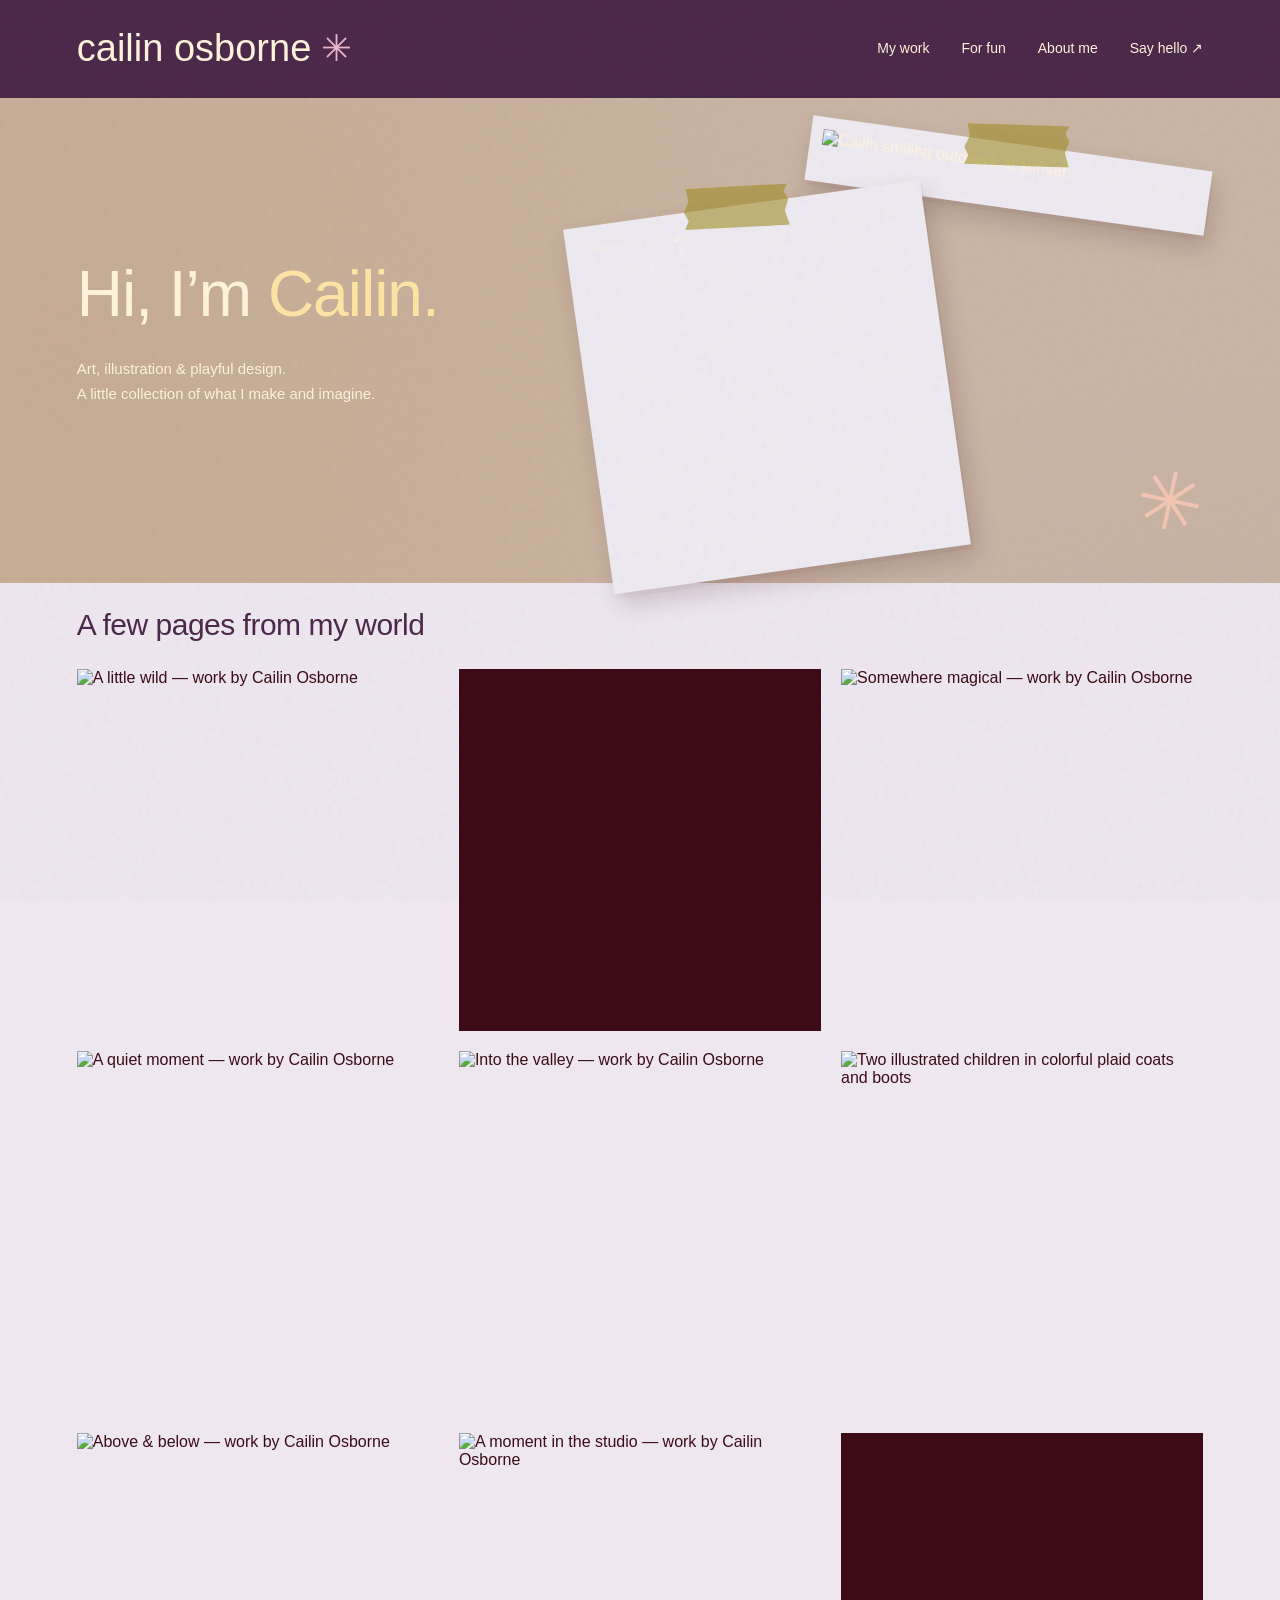
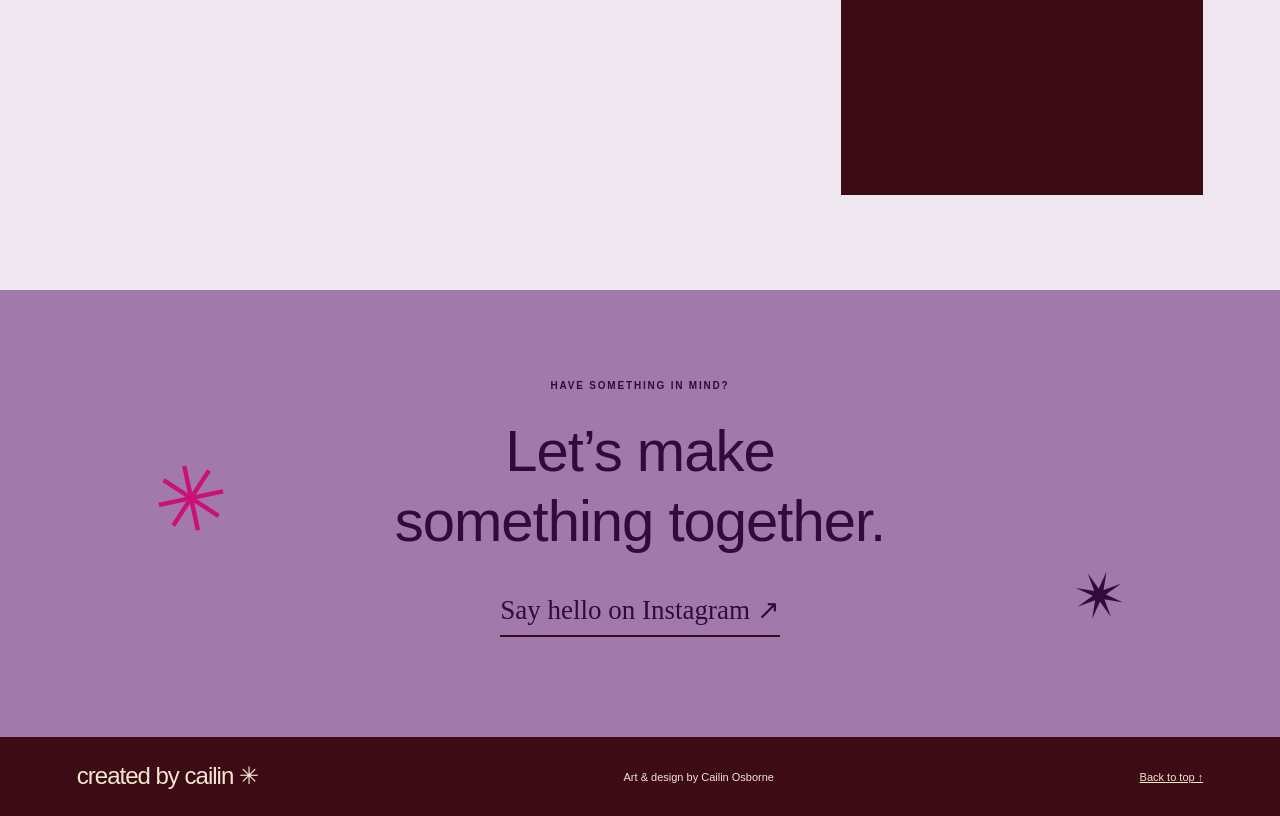
==== index.html @ 5e7f8299 "Add files via upload" ====
<!doctype html><html lang="en"><head><meta charset="UTF-8"><meta name="viewport" content="width=device-width, initial-scale=1"><meta name="description" content="A colorful collection of art, illustration, and design by Cailin Osborne."><title>Created by Cailin — Art & Design</title><link rel="stylesheet" href="style.css"></head><body><header><a class="brand" href="#">cailin osborne<span class="name-star" aria-hidden="true">✳</span></a><nav aria-label="Main navigation"><a href="#work">My work</a><a href="for-fun.html">For fun</a><a href="about.html">About me</a><a href="https://www.instagram.com/createdbycailin_/" target="_blank" rel="noopener">Say hello ↗</a></nav></header><main><section class="hero journal-hero"><div class="intro"><h1>Hi, I’m <em>Cailin.</em></h1><p class="welcome">Art, illustration & playful design.<br>A little collection of what I make and imagine.</p></div><div class="collage portrait-collage" aria-label="Two photographs of Cailin Osborne"><div class="paper back"><span class="tape"></span><img class="outdoor-portrait" src="assets/cailin-outdoors.jpg" alt="Cailin smiling outdoors at sunset"></div><div class="paper front"><span class="tape"></span><div class="portrait-photo-crop"><img class="main-portrait" src="assets/cailin-portrait.jpg" alt="Cailin smiling"></div></div><span class="flower" aria-hidden="true">✳</span></div></section><section id="work" class="work"><div class="section-top"><div><h2>A few pages from my world</h2></div></div><div id="gallery" class="gallery"></div></section><section class="contact"><p class="eyebrow">HAVE SOMETHING IN MIND?</p><h2>Let’s make<br><em>something together.</em></h2><a class="cta" href="https://www.instagram.com/createdbycailin_/" target="_blank" rel="noopener">Say hello on Instagram ↗</a></section></main><footer><a class="brand" href="#">created by cailin ✳</a><span>Art & design by Cailin Osborne</span><a href="#">Back to top ↑</a></footer><dialog id="viewer"><button class="close" aria-label="Close artwork">✕</button><div class="detail"><div id="detailMedia"></div><div><p id="detailCategory" class="eyebrow"></p><h2 id="detailTitle"></h2><p id="detailDescription"></p><div class="viewer-nav"><button id="prev" aria-label="Previous artwork">← Previous</button><button id="next" aria-label="Next artwork">Next →</button></div></div></div></dialog><script src="app.js"></script></body></html>
---- style.css ----
:root{--cream:#f6f1e6;--ink:#492531;--orange:#b64d2d;--olive:#686c3b;--pink:#dbb6bb}*{box-sizing:border-box}html{scroll-behavior:smooth;scroll-padding-top:30px}body{margin:0;background:var(--cream);color:var(--ink);font-family:Arial,Helvetica,sans-serif;font-size:16px}body:before{content:'';position:fixed;inset:0;opacity:.065;pointer-events:none;z-index:10;background-image:url("data:image/svg+xml,%3Csvg viewBox='0 0 180 180' xmlns='http://www.w3.org/2000/svg'%3E%3Cfilter id='n'%3E%3CfeTurbulence type='fractalNoise' baseFrequency='.85' numOctaves='3' stitchTiles='stitch'/%3E%3C/filter%3E%3Cpath fill='%23000' filter='url(%23n)' opacity='.5' d='M0 0h180v180H0z'/%3E%3C/svg%3E")}a{color:inherit}button{font:inherit;cursor:pointer}a,button{-webkit-tap-highlight-color:transparent}a:focus-visible,button:focus-visible{outline:3px solid var(--orange);outline-offset:6px}header{max-width:1440px;margin:auto;padding:26px 6%;display:flex;align-items:center;justify-content:space-between;border-bottom:1px solid #49253130}.brand{font-family:Georgia,serif;font-size:34px;font-weight:bold;font-style:italic;text-decoration:none;letter-spacing:-2px}.brand span{color:var(--orange);padding-left:5px}nav{display:flex;gap:32px}nav a{font-size:13px;text-decoration:none;border-bottom:1px solid transparent;padding:8px 0}nav a:hover{border-color:var(--ink)}.hero{max-width:1440px;margin:auto;padding:85px 6% 100px;display:grid;grid-template-columns:1.15fr 1fr;align-items:center;gap:30px}.eyebrow{font-size:10px;letter-spacing:2.3px;font-weight:700;margin:0 0 25px}h1,h2{font-family:Georgia,'Times New Roman',serif;font-weight:normal;letter-spacing:-3px;line-height:1.03;margin:0}h1{font-size:clamp(48px,5.6vw,83px)}em{font-weight:normal;color:var(--orange)}.welcome{line-height:1.65;font-size:15px;margin:27px 0}.cta{display:inline-flex;gap:40px;align-items:center;text-decoration:none;border-bottom:1px solid;padding:9px 0;font-size:14px;font-weight:bold}.cta span{font-size:24px}.handnote{display:block;font-family:Georgia,serif;font-style:italic;font-size:14px;margin:25px 0 0 110px;transform:rotate(-5deg);color:var(--olive)}.collage{height:470px;position:relative}.paper{position:absolute;background:#fffdf5;padding:14px;box-shadow:3px 9px 20px #49253120;transition:transform .45s}.paper img{display:block;width:100%;height:100%;object-fit:cover}.back{width:57%;height:330px;right:-2%;top:0;transform:rotate(9deg)}.front{width:65%;height:350px;left:1%;top:90px;transform:rotate(-8deg);padding-bottom:44px}.front img{object-fit:contain}.collage:hover .front{transform:rotate(-4deg) translateY(-6px)}.collage:hover .back{transform:rotate(12deg) translateY(-4px)}.tape{width:95px;height:30px;position:absolute;top:-14px;left:34%;background:#c6b99599;transform:rotate(4deg)}.caption{display:block;text-align:center;font-family:Georgia,serif;font-style:italic;font-size:13px;padding-top:13px}.flower{position:absolute;right:0;bottom:8px;font-size:125px;color:var(--orange);line-height:1;transform:rotate(12deg)}.scribble{position:absolute;top:5px;left:5px;font-family:Georgia,serif;font-style:italic;font-size:20px;transform:rotate(-10deg)}.work{padding:65px 6% 95px;max-width:1440px;margin:auto;border-top:1px solid #49253140}.section-top{display:flex;justify-content:space-between;align-items:end}.section-top .eyebrow{margin-bottom:15px}h2{font-size:60px}.smallstar{color:var(--olive);font-size:40px;display:inline-block;vertical-align:top;margin-left:22px}.section-top>p{font-family:Georgia,serif;font-style:italic;line-height:1.5;font-size:16px;margin:0 0 5px}.filters{display:flex;gap:9px;flex-wrap:wrap;margin:33px 0}.filters button{border:1px solid #49253140;border-radius:30px;background:transparent;padding:9px 18px;font-size:12px;color:var(--ink)}.filters .active,.filters button:hover{background:var(--ink);color:var(--cream)}.gallery{display:grid;grid-template-columns:repeat(2,minmax(0,1fr));gap:45px 32px}.art-card{border:0;text-align:left;background:none;padding:0;color:var(--ink)}.art-image{height:430px;padding:30px;background:#e9d9d6;overflow:hidden;position:relative}.art-card:nth-child(3n+2) .art-image{background:#dddcc8}.art-card:nth-child(3n) .art-image{background:#e7c7a8}.art-image img{width:100%;height:100%;object-fit:contain;transition:transform .4s;filter:drop-shadow(0 5px 7px #49253118)}.art-card:hover img{transform:scale(1.035) rotate(-1deg)}.view-icon{position:absolute;bottom:16px;right:16px;background:var(--cream);border-radius:50%;width:37px;height:37px;display:grid;place-items:center;font-size:22px;transition:transform .3s}.art-card:hover .view-icon{transform:rotate(45deg)}.art-label{display:flex;justify-content:space-between;align-items:center;gap:12px;padding-top:16px}.art-label h3{font-family:Georgia,serif;font-weight:normal;font-size:24px;margin:0}.art-label p{font-size:10px;text-transform:uppercase;letter-spacing:1px}.about{background:#e1dfcc;position:relative;display:grid;grid-template-columns:1fr 1fr;gap:50px;padding:85px max(6%,calc((100vw - 1267px)/2));overflow:hidden}.about .eyebrow{margin-bottom:20px}.about-copy{max-width:440px;line-height:1.8}.about-copy p:first-child{font-family:Georgia,serif;font-size:23px;line-height:1.5;margin-top:0}.about-copy p{font-size:14px}.about-copy a{font-size:13px;text-underline-offset:7px}.about-mark{position:absolute;font-size:160px;left:31%;bottom:-70px;color:#b8bb95;transform:rotate(12deg)}.contact{text-align:center;padding:90px 20px 100px}.contact h2{font-size:65px}.contact .cta{margin-top:30px}footer{border-top:1px solid #49253140;padding:25px 6%;display:flex;align-items:center;justify-content:space-between;gap:20px}footer .brand{font-size:24px}footer span,footer>a:last-child{font-size:11px}dialog{border:0;background:var(--cream);color:var(--ink);max-width:1100px;width:93%;padding:55px;max-height:92vh;overflow:auto}dialog::backdrop{background:#291a23ce}.detail{display:grid;grid-template-columns:1.5fr 1fr;gap:35px;align-items:center}.detail>img{width:100%;max-height:70vh;object-fit:contain}.detail h2{font-size:40px}.detail p{line-height:1.6}.close{position:absolute;right:15px;top:12px;background:none;border:0;font-size:25px;color:var(--ink)}.viewer-nav{display:flex;justify-content:space-between;gap:15px;margin-top:35px}.viewer-nav button{background:none;border:0;border-bottom:1px solid;padding:8px 0;color:var(--ink);font-size:13px}@media(min-width:1500px){.about{padding-left:calc((100vw - 1267px)/2);padding-right:calc((100vw - 1267px)/2)}}@media(max-width:800px){header{padding:20px 6%}nav{gap:18px}nav a{font-size:11px}.brand{font-size:28px}.hero{padding-top:55px;grid-template-columns:1fr}.hero h1{font-size:65px}.collage{height:430px;max-width:460px;width:100%;margin:35px auto 0}.back{right:3%;height:300px}.front{left:6%;height:310px}.flower{right:6%}h2{font-size:48px}.art-image{height:300px;padding:20px}.about{gap:25px;padding:60px 6%}.about-copy p:first-child{font-size:21px}.contact h2{font-size:55px}.art-label{display:block}.art-label p{margin-bottom:0}.detail{grid-template-columns:1fr}dialog{padding:45px 22px}.detail>img{max-height:52vh}footer{flex-wrap:wrap}}@media(max-width:500px){nav{gap:14px}nav a:nth-child(2){display:none}.hero h1{font-size:54px}.hero{padding-bottom:55px}.collage{height:380px}.front{height:290px;top:60px}.back{height:275px}.flower{font-size:90px}.work{padding-top:45px}.section-top>p{display:none}.gallery{grid-template-columns:1fr;gap:32px}.art-image{height:380px}.art-label{display:flex}.art-label h3{font-size:23px}.art-label p{margin:0}.about{grid-template-columns:1fr}.about-mark{left:auto;right:-20px;bottom:-55px}.about-copy{z-index:1}.contact h2{font-size:46px}footer span{width:100%;order:3}.filters button{padding:9px 12px;font-size:11px}}@media(prefers-reduced-motion:reduce){html{scroll-behavior:auto}*,*:before,*:after{transition:none!important;animation:none!important}}

/* Warm paper, hand lettering, and the supplied six-color palette. */
@font-face{font-family:Kalam;src:url('assets/kalam-bold.ttf') format('truetype');font-weight:700;font-display:swap}
@font-face{font-family:Kalam;src:url('assets/kalam-regular.ttf') format('truetype');font-weight:400;font-display:swap}
:root{--cream:#f2e6cd;--ink:#3c0b16;--orange:#cb5600;--olive:#9e8b1e;--pink:#ab7a86;--ochre:#ac6f20;--lotus:#cb114b}
body{background-color:var(--cream);background-image:url('assets/paper-grain.png'),radial-gradient(ellipse at 5% 15%,#e5c28d55,transparent 50%),radial-gradient(ellipse at 100% 50%,#ab7a8620,transparent 50%)}
body:before{opacity:.12;mix-blend-mode:multiply}
header{border-bottom:2px dashed #3c0b1630}
.brand{font-family:Kalam,cursive;font-weight:700;font-style:normal;letter-spacing:-2px;font-size:39px;transform:rotate(-3deg)}
nav a{font-size:14px}h1,h2,.art-label h3{font-family:Kalam,cursive;font-weight:700;letter-spacing:-2.7px;line-height:1.08}h1{font-size:clamp(50px,5.8vw,83px);transform:rotate(-1.7deg);transform-origin:left center}h1 em{display:inline-block;transform:rotate(2deg);position:relative}h1 em:after{content:'';position:absolute;bottom:8px;left:0;right:0;height:9px;background:var(--olive);opacity:.35;z-index:-1;clip-path:polygon(1% 30%,96% 0,100% 75%,3% 100%)}h2 em{color:var(--lotus);font-style:normal}h1 em{font-style:normal;color:var(--orange)}
.hero{padding-top:70px;padding-bottom:85px}.welcome{margin-top:24px}.eyebrow{letter-spacing:1.8px}.cta{font-family:Kalam,cursive;font-size:18px;font-weight:700;border-bottom:2px solid var(--ink)}.handnote,.caption,.scribble{font-family:Kalam,cursive;font-weight:400;font-style:normal}.handnote{color:var(--ink);font-size:17px;margin-left:80px}.scribble{color:var(--lotus);font-size:23px}.paper{background:#f9edcf url('assets/paper-grain.png');box-shadow:2px 5px 0 #3c0b1608,5px 12px 23px #3c0b162c;clip-path:polygon(.6% .2%,99.4% 0,100% 26%,99.6% 65%,100% 99%,74% 100%,35% 99.5%,0 100%,.3% 48%)}.front{padding:17px 17px 44px}.caption{font-size:16px}.tape{background:#9e8b1e80 url('assets/paper-grain.png');clip-path:polygon(3% 0,100% 4%,96% 20%,100% 40%,96% 66%,100% 100%,0 95%,4% 75%,0 55%,5% 30%)}.flower{color:var(--lotus)}
.work{border-top:2px dashed #3c0b1645}.section-top>p{font-family:Kalam,cursive;font-size:19px;color:var(--ink)}.filters button{border:1.5px solid #3c0b1660;border-radius:48% 43% 46% 40% / 48% 50% 44% 48%;font-family:Kalam,cursive;font-size:16px;padding:7px 20px;background:#fff0}.filters button:hover{background:var(--pink);color:var(--ink)}.filters .active{background:var(--ink) url('assets/paper-grain.png');color:var(--cream)}
.art-image{background:#ab7a86 url('assets/paper-grain.png');border-radius:2px 5px 3px 1px;box-shadow:2px 4px 0 #3c0b1615}.art-card:nth-child(3n+2) .art-image{background:#9e8b1e url('assets/paper-grain.png')}.art-card:nth-child(3n) .art-image{background:#ac6f20 url('assets/paper-grain.png')}.art-card:nth-child(4) .art-image{background:#cb5600 url('assets/paper-grain.png')}.art-card:nth-child(5) .art-image{background:#ab7a86 url('assets/paper-grain.png')}.art-card:nth-child(6) .art-image{background:#3c0b16 url('assets/paper-grain.png')}.art-label h3{font-size:29px;letter-spacing:-1px}.view-icon{background:var(--cream) url('assets/paper-grain.png');border-radius:43% 48% 41% 50%}.smallstar{color:var(--lotus)}
.about{background:#9e8b1e url('assets/paper-grain.png');border-top:4px solid #3c0b16;border-bottom:4px solid #3c0b16}.about-copy p:first-child{font-family:Kalam,cursive;font-size:27px;line-height:1.4}.about-mark{color:#3c0b1620}.about em{color:var(--ink)}.about-copy a{font-weight:700}.contact{background:#ab7a86 url('assets/paper-grain.png');position:relative}.contact:before{content:'✳';position:absolute;left:12%;top:35%;font-size:90px;color:var(--lotus);transform:rotate(-12deg)}.contact:after{content:'✴';position:absolute;right:12%;bottom:23%;font-size:65px;color:var(--ink);transform:rotate(17deg)}.contact h2 em{color:var(--ink)}.contact .cta{color:var(--ink)}footer{background:#3c0b16 url('assets/paper-grain.png');color:var(--cream);border:0}footer .brand{font-size:27px}dialog{background:var(--cream) url('assets/paper-grain.png')}.detail h2{letter-spacing:-1px}
@media(max-width:800px){.hero h1{font-size:64px}.contact:before{left:4%;font-size:52px}.contact:after{right:4%;font-size:45px}.art-label h3{font-size:25px}}
@media(max-width:500px){.hero h1{font-size:52px}.brand{font-size:33px}.filters button{font-size:14px;padding:7px 14px}.contact:before,.contact:after{display:none}.art-label h3{font-size:26px}.about-copy p:first-child{font-size:25px}}

/* Fine outlined lettering inspired by the supplied Sycamore Tree reference. */
@font-face{font-family:'Ribeye Marrow';src:url('assets/ribeye-marrow.ttf') format('truetype');font-weight:400;font-style:normal;font-display:swap}
h1,h2,.brand,.art-label h3{font-family:'Ribeye Marrow',Georgia,serif;font-weight:400;font-style:normal;letter-spacing:-1.4px;line-height:1.18}
h1{font-size:clamp(43px,5vw,72px);transform:rotate(-1deg)}h1 em,h2 em{font-style:normal;font-weight:400}h1 em:after{display:none}h2{font-size:55px}.brand{font-size:34px;letter-spacing:-1px}.art-label h3{font-size:27px;letter-spacing:-.7px}.contact h2{font-size:60px}.detail h2{font-size:36px}
.cta,.filters button,.handnote,.caption,.scribble,.section-top>p,.about-copy p:first-child{font-family:Kalam,cursive;font-weight:400}.cta{font-size:18px}.about-copy p:first-child{font-size:25px}.contact .cta{font-weight:400}footer .brand{font-size:25px}
@media(max-width:800px){.hero h1{font-size:57px}.brand{font-size:30px}h2{font-size:45px}.contact h2{font-size:50px}.art-label h3{font-size:24px}}
@media(max-width:500px){.hero h1{font-size:44px;letter-spacing:-1.5px}.brand{font-size:28px}.contact h2{font-size:39px}.art-label h3{font-size:24px}.about-copy p:first-child{font-size:23px}}

/* Selected lettering: F — Dawning of a New Day. */
@font-face{font-family:'Dawning of a New Day';src:url('assets/dawning-of-a-new-day.ttf') format('truetype');font-weight:400;font-style:normal;font-display:swap}
h1,h2,.brand,.art-label h3,.cta,.handnote,.caption,.scribble,.section-top>p,.about-copy p:first-child{font-family:'Dawning of a New Day',cursive;font-weight:400;font-style:normal;letter-spacing:0}
h1{font-size:clamp(56px,6.8vw,94px);line-height:1.02}h1 em,h2 em{font-weight:400}h2{font-size:72px;line-height:1.05}.brand{font-size:47px;line-height:1.15}.art-label h3{font-size:38px;line-height:1.1}.cta{font-size:27px}.handnote{font-size:25px}.caption{font-size:24px;padding-top:7px}.scribble{font-size:29px}.section-top>p{font-size:27px;line-height:1.2}.about-copy p:first-child{font-size:34px;line-height:1.2}.contact h2{font-size:83px}.detail h2{font-size:54px}footer .brand{font-size:35px}.filters button{font-family:Arial,Helvetica,sans-serif;font-size:13px;padding:10px 19px}
@media(max-width:800px){.hero h1{font-size:78px}h2{font-size:62px}.contact h2{font-size:72px}.brand{font-size:42px}.art-label h3{font-size:33px}.about-copy p:first-child{font-size:31px}}
@media(max-width:500px){.hero h1{font-size:62px;letter-spacing:0}.brand{font-size:39px}.contact h2{font-size:59px}.art-label h3{font-size:33px}.about-copy p:first-child{font-size:31px}.filters button{font-size:12px;padding:9px 13px}.handnote{margin-left:65px}.detail h2{font-size:45px}}

/* Artist's journal: varied pages, portrait collage, sketchbook and motion. */
.journal-hero{padding-top:42px;padding-bottom:46px;grid-template-columns:1fr 1fr;min-height:440px}.journal-hero h1{font-size:100px}.journal-hero .welcome{max-width:350px}.portrait-collage{height:350px;max-width:460px;width:100%;justify-self:end}.portrait-collage .back{width:51%;height:265px;right:2%;top:5px;transform:rotate(8deg);padding:14px}.portrait-collage .front{width:54%;height:270px;left:0;top:60px;padding:14px 14px 42px;transform:rotate(-8deg)}.portrait-placeholder{height:100%;background:#ab7a8633;display:flex;flex-direction:column;justify-content:center;align-items:center;text-align:center;gap:22px}.back .portrait-placeholder{background:#9e8b1e35}.portrait-placeholder>span{font:32px/1.05 'Dawning of a New Day',cursive}.portrait-placeholder small{font-size:9px;letter-spacing:2px;opacity:.65}.portrait-collage .flower{font-size:80px;bottom:6px;right:0}.work{padding-top:50px}.gallery{grid-template-columns:1.12fr .88fr;gap:70px 65px;align-items:start}.art-card:nth-child(even){margin-top:90px}.art-image,.art-card:nth-child(n) .art-image{height:auto;min-height:0;padding:0;background:transparent;border-radius:0;box-shadow:none;overflow:visible}.art-image img{display:block;height:auto;max-height:580px;object-fit:contain;filter:drop-shadow(3px 7px 5px #3c0b1620)}.art-card:nth-child(3n) .art-image{padding:18px;background:#ab7a8640 url('assets/paper-grain.png');transform:rotate(-2deg)}.art-card:nth-child(4) .art-image{max-width:350px;margin:auto;transform:rotate(2deg)}.art-label{align-items:baseline}.art-label p{flex-shrink:0}.view-icon{box-shadow:0 1px 5px #3c0b1620}.sketchbook-section{padding:70px 10% 90px;background:#9e8b1e2e url('assets/paper-grain.png');display:grid;grid-template-columns:1fr 1fr;align-items:center;gap:50px;border-block:1px dashed #3c0b1650}.sketch-intro>p:not(.eyebrow){font-size:14px;margin-top:24px}.sketchbook-cover{display:block;text-decoration:none;position:relative;max-width:340px;width:100%;aspect-ratio:4/5;background:#ab7a86 url('assets/paper-grain.png');transform:rotate(6deg);box-shadow:5px 4px 0 #f4e6cb,8px 7px 0 #3c0b1640,13px 16px 20px #3c0b1620;border-radius:3px 12px 12px 3px;transition:transform .3s;padding:48px 35px 35px 55px;justify-self:center}.sketchbook-cover:hover{transform:rotate(2deg) translateY(-5px)}.book-binding{position:absolute;inset:0 auto 0 0;width:26px;background:#3c0b16;border-right:2px dashed #ab7a86}.book-label{display:block;font:55px/1.05 'Dawning of a New Day',cursive}.book-star{display:block;font-size:85px;color:#3c0b16;margin:25px 0 15px}.book-note{font:25px 'Dawning of a New Day',cursive}.motion-section{max-width:1440px;margin:auto;padding:80px 6%}.motion-grid{display:grid;grid-template-columns:1fr 1fr;gap:55px;margin-top:45px}.motion-grid figure{margin:0}.motion-grid figure:nth-child(2){margin-top:60px}.video-paper{position:relative;padding:16px;background:#f9edcf url('assets/paper-grain.png');box-shadow:4px 7px 12px #3c0b1620;transform:rotate(-2deg)}.motion-grid figure:nth-child(2) .video-paper{transform:rotate(2deg)}video{display:block;width:100%;aspect-ratio:1;object-fit:contain;background:#3c0b16}.motion-grid figcaption{padding-top:22px}.motion-grid h3{font:37px/1.1 'Dawning of a New Day',cursive;margin:0 0 10px}.motion-grid figcaption>span{font-size:10px;letter-spacing:1px}.sketchbook-page{padding:45px 6% 90px;max-width:1400px;margin:auto}.back-link{display:inline-block;font-size:13px;margin-bottom:45px;text-underline-offset:5px}.sketchbook-page h1{margin-bottom:45px}.sketch-pages{display:grid;grid-template-columns:1fr 1fr;gap:6px;padding:12px;background:#ab7a86 url('assets/paper-grain.png');box-shadow:3px 9px 15px #3c0b1620}.blank-page{position:relative;background:#f8edda url('assets/paper-grain.png');padding:45px;min-height:430px;margin:0;box-shadow:inset -8px 0 12px #3c0b160c}.blank-page h2{font-size:60px;margin:75px 0 15px}.blank-page p{font-size:14px;line-height:1.6}.page-number{position:absolute;bottom:20px;right:25px;font-size:11px;color:#3c0b1680}.blank-flower{display:block;font-size:65px;color:#9e8b1e;margin-top:35px}.blank-page .page-note{font:46px/1.2 'Dawning of a New Day',cursive;transform:rotate(-6deg);margin:110px 0 0 30px;color:#3c0b1690}.sketch-entry img{width:100%;max-height:600px;object-fit:contain}.sketch-entry figcaption{font:28px 'Dawning of a New Day',cursive;margin-top:18px}
@media(max-width:800px){nav{gap:15px}.journal-hero h1{font-size:80px}.journal-hero{gap:25px}.portrait-collage{height:300px}.portrait-collage .front{height:225px}.portrait-collage .back{height:220px}.portrait-placeholder>span{font-size:27px}.gallery{gap:45px 30px}.art-card:nth-child(even){margin-top:65px}.art-label{display:block}.art-label p{margin-top:7px}.sketchbook-section{padding:55px 6%;gap:30px}.sketchbook-cover{padding:35px 20px 25px 40px}.book-label{font-size:43px}.book-star{font-size:65px}.book-note{font-size:22px}.motion-grid{gap:30px}.blank-page{padding:25px}.blank-page h2{font-size:46px}.blank-page .page-note{font-size:36px;margin-left:0}}
@media(max-width:550px){header nav a:nth-child(3){display:none}header nav a:nth-child(2){display:block}.journal-hero{grid-template-columns:1fr;padding-top:35px;min-height:0}.journal-hero h1{font-size:78px}.journal-hero .eyebrow{font-size:9px}.portrait-collage{max-width:350px;height:310px;margin:10px auto 0;justify-self:center}.portrait-collage .front{height:240px}.portrait-collage .back{height:230px}.gallery{grid-template-columns:1fr;gap:48px}.art-card:nth-child(even){margin-top:0}.art-card:nth-child(4) .art-image{max-width:300px}.art-label{display:flex}.sketchbook-section{grid-template-columns:1fr}.sketchbook-cover{max-width:265px;margin:15px 0}.motion-grid{grid-template-columns:1fr;gap:45px}.motion-grid figure:nth-child(2){margin-top:0}.motion-section{padding-top:55px}.sketch-pages{grid-template-columns:1fr}.blank-page{min-height:350px}.second-page{display:none}.sketchbook-page h1{font-size:65px}.portrait-placeholder small{font-size:8px}}
.portrait-collage .paper img{object-fit:cover}.portrait-collage .back .outdoor-portrait{object-position:58% 50%}.portrait-collage .front .main-portrait{object-position:50% 55%}.portrait-collage .front{height:285px}.portrait-collage .back{height:260px}.portrait-collage .tape{z-index:2}.portrait-collage .front .caption{font-size:25px}
@media(max-width:800px){.portrait-collage .front{height:240px}.portrait-collage .back{height:220px}}
@media(max-width:550px){.portrait-collage .front{height:250px}.portrait-collage .back{height:230px}}

/* Aligned portfolio grid and restrained typographic hierarchy. */
@font-face{font-family:Montserrat;src:url('assets/montserrat-thin.ttf') format('truetype');font-weight:100;font-style:normal;font-display:swap}
body,button,input,.eyebrow,nav a,.welcome,.filters button,.about-copy p,.art-label p,.viewer-nav button,footer span,footer>a:last-child,.back-link,.blank-page p{font-family:Avenir,'Avenir Next',Arial,sans-serif}
h1,h2,h3,.brand,.hero h1,.journal-hero h1,.contact h2,.detail h2,footer .brand,.about-copy p:first-child{font-family:Montserrat,Arial,sans-serif;font-weight:100;letter-spacing:-1px;font-style:normal;transform:none;line-height:1.2}
h1 em,h2 em{font-style:normal}.journal-hero h1{font-size:64px}.contact h2{font-size:58px}h2{font-size:49px}.brand{font-size:29px;letter-spacing:0}footer .brand{font-size:24px}.about-copy p:first-child{font-family:Avenir,'Avenir Next',Arial,sans-serif;font-size:22px;font-weight:400;letter-spacing:0;line-height:1.6}.detail h2{font-size:34px}.gallery{grid-template-columns:repeat(3,minmax(0,1fr));gap:20px;align-items:stretch}.gallery .art-card:nth-child(n){margin:0;padding:0;min-width:0}.gallery .art-card:nth-child(n) .art-image{height:auto;width:100%;aspect-ratio:1;max-width:none;margin:0;padding:0;transform:none;overflow:hidden;background:transparent;box-shadow:none;border-radius:0}.gallery .art-image img,.gallery .art-image video{display:block;width:100%;height:100%;max-height:none;object-fit:cover;aspect-ratio:1;filter:none;transition:transform .35s}.gallery .art-card:hover img,.gallery .art-card:hover video{transform:scale(1.025)}.gallery .art-card:focus-visible{outline:2px solid var(--ink);outline-offset:5px}.portrait-collage{height:340px}.portrait-collage .paper.back,.portrait-collage .paper.front{height:auto;padding:12px 12px 35px;overflow:visible}.portrait-collage .paper.back{width:63%;right:-3%;top:0}.portrait-collage .paper.front{width:54%;left:0;top:75px;padding-bottom:39px}.portrait-collage .paper img{width:100%;height:auto;aspect-ratio:auto;object-fit:contain;display:block}.portrait-collage .front .caption{font-size:25px;position:absolute;bottom:5px;left:0;right:0;padding:0}.portrait-collage .flower{bottom:-6px}#detailMedia img,#detailMedia video{display:block;width:100%;height:auto;max-height:70vh;object-fit:contain;background:transparent}.detail{grid-template-columns:1.5fr 1fr}.book-label,.book-note,.caption,.handnote,.scribble,.section-top>p,.page-note,.cta{font-family:'Dawning of a New Day',cursive;font-weight:400;letter-spacing:0}.sketchbook-page h1{font-size:64px}.blank-page h2{font-size:42px}
@media(max-width:900px){header{gap:20px}.brand{font-size:24px}nav{gap:15px}.journal-hero h1{font-size:49px}.gallery{gap:15px}h2{font-size:40px}.portrait-collage{height:300px}.contact h2{font-size:48px}}
@media(max-width:600px){.gallery{grid-template-columns:repeat(2,minmax(0,1fr));gap:12px}.journal-hero h1{font-size:44px}.brand{font-size:22px}.portrait-collage{height:325px;max-width:350px}.portrait-collage .paper.back{width:64%;right:0}.portrait-collage .paper.front{width:55%;top:85px}h2{font-size:35px}.contact h2{font-size:39px}.detail{grid-template-columns:1fr}.detail h2{font-size:28px}.sketchbook-page h1{font-size:42px}nav a{font-size:11px}header nav{gap:13px}footer .brand{font-size:20px}}
/* Final page separation and larger, uncropped portrait collage. */
header .brand{transform:none!important;rotate:none}.journal-hero{grid-template-columns:.85fr 1.15fr;gap:35px;padding-block:45px 65px}.portrait-collage{max-width:610px;height:420px}.portrait-collage .paper.back{width:66%;right:-1%;top:0}.portrait-collage .paper.front{width:59%;left:-1%;top:85px;padding:12px}.portrait-collage .paper img{width:100%;height:auto;object-fit:contain}.portrait-collage .flower{bottom:5px}.work .section-top{margin-bottom:35px}.fun-page{max-width:1440px;margin:auto;padding:55px 6% 90px}.fun-page h1{font-size:64px;margin-bottom:45px}.about-page{padding-block:55px}.about-page .about{background:transparent;border:0;max-width:1440px;margin:auto}.about-page .about-mark{display:none}
@media(max-width:900px){.portrait-collage{height:340px}.journal-hero{gap:25px;grid-template-columns:.85fr 1.15fr}.journal-hero h1{font-size:42px}}
@media(max-width:600px){.journal-hero{grid-template-columns:1fr;padding-bottom:45px}.portrait-collage{width:100%;height:355px;max-width:410px}.portrait-collage .paper.front{top:90px;width:58%}.portrait-collage .paper.back{width:66%;right:0}.fun-page h1{font-size:44px}.about-page .about{padding-top:10px}}
@media(max-width:600px){header{flex-wrap:wrap;gap:15px}header nav{width:100%;justify-content:space-between}header nav a:nth-child(n){display:block}header nav a{font-size:12px}.portrait-collage{height:365px}}
/* Keep the collage paper while hiding the border within the scanned photo. */
.portrait-photo-crop{position:relative;aspect-ratio:1;overflow:hidden}.portrait-collage .paper .portrait-photo-crop img{position:absolute;width:111%;height:111%;max-width:none;left:-5.5%;top:-4%;object-fit:fill}.work .section-top h2{max-width:850px}

#work{border-top:0}
/* Bring the artwork closer to the introduction. */
.journal-hero{padding-top:30px;padding-bottom:18px;min-height:0}.portrait-collage{height:405px}#work{padding-top:22px}#work .section-top{margin-bottom:25px}#work .section-top h2{font-size:30px;letter-spacing:-.5px;line-height:1.3}
@media(min-width:601px) and (max-width:900px){.portrait-collage{height:300px}.portrait-collage .flower{font-size:55px;bottom:5px}.journal-hero{padding-block:25px 5px}#work{padding-top:15px}#work .section-top h2{font-size:27px}}
@media(max-width:600px){.journal-hero{padding-block:25px 5px;gap:15px}.portrait-collage{height:325px;margin-top:0}.portrait-collage .flower{font-size:60px;bottom:8px}#work{padding-top:15px}#work .section-top{margin-bottom:20px}#work .section-top h2{font-size:24px}}
.journal-hero h1 em{transform:none;rotate:none;display:inline}
/* Tape bridges the photograph and the page beneath it. */
.portrait-collage .paper{clip-path:none;overflow:visible}.portrait-collage .paper .tape{top:-20px;height:43px;width:105px;left:34%;z-index:3;background-color:#9e8b1e90;box-shadow:0 1px 2px #3c0b1615;transform:rotate(4deg)}.portrait-collage .back .tape{left:38%;transform:rotate(-7deg)}
/* A gentle wash makes every gallery tile feel interactive. */
.gallery .art-image{position:relative}.gallery .art-image:after{content:'';position:absolute;inset:0;background:#fff;opacity:0;pointer-events:none;transition:opacity .22s ease}.gallery .art-card:hover .art-image:after,.gallery .art-card:focus-visible .art-image:after{opacity:.24}.gallery .art-card:active .art-image:after{opacity:.34}.gallery .art-card:hover img,.gallery .art-card:hover video{transform:none}
@media(prefers-reduced-motion:reduce){.gallery .art-image:after{transition:none}}
.fun-page .fun-carousel{max-width:1050px;margin:0 auto}.fun-page h1{margin-bottom:30px}.carousel-stage{width:100%;aspect-ratio:4/3;display:grid;place-items:center;touch-action:pan-y;background:#ab7a8618}.carousel-stage img{display:block;width:100%;height:100%;max-height:720px;object-fit:contain;user-select:none}.carousel-controls{display:flex;justify-content:center;gap:28px;align-items:center;margin-top:20px}.carousel-controls>button{border:1px solid #3c0b1645;background:transparent;color:var(--ink);width:46px;height:46px;border-radius:50%;font:23px Avenir,Arial,sans-serif}.carousel-controls>button:hover{background:#ab7a8633}.carousel-dots{display:flex;gap:8px;align-items:center}.carousel-dots button{width:32px;height:40px;padding:0;border:0;background:transparent;position:relative}.carousel-dots button:after{content:'';position:absolute;width:7px;height:7px;left:12px;top:16px;border-radius:50%;background:var(--ink);opacity:.25}.carousel-dots button.current:after{opacity:1}.carousel-count{text-align:center;font:12px Avenir,Arial,sans-serif;margin:8px 0 0;color:var(--ink)}@media(max-width:600px){.fun-page{padding-top:35px}.carousel-stage{aspect-ratio:4/3}.carousel-controls{gap:15px}}
/* Plaid fabric behind the introduction and both taped photographs. */
.journal-hero{background-image:linear-gradient(#3c0b1638,#3c0b1638),url('assets/colorful-plaid.jpeg');background-size:auto,730px auto;background-position:center;color:#fff3dc;max-width:none;padding-left:max(6%,calc((100vw - 1267px)/2));padding-right:max(6%,calc((100vw - 1267px)/2));padding-top:45px;padding-bottom:35px}.journal-hero h1{color:#fff3dc}.journal-hero h1 em{color:#ffe4a6}.journal-hero .welcome{color:#fff3dc}.portrait-collage .paper.front{padding:23px 23px 31px}.portrait-collage .flower{color:#f3c6b5}
@media(max-width:900px){.journal-hero{padding-top:30px;padding-bottom:20px}.portrait-collage .paper.front{padding:18px 18px 25px}}
@media(max-width:600px){.journal-hero{padding-top:30px;padding-bottom:15px}.portrait-collage .paper.front{padding:19px 19px 27px}}
.journal-hero .portrait-collage .paper.front{top:60px}
@media(max-width:600px){.journal-hero .portrait-collage .paper.front{top:80px}}
.interior-page>header{background:linear-gradient(#3c0b1640,#3c0b1640),url('assets/colorful-plaid.jpeg') center/730px auto;color:#fff3dc;max-width:none;border-bottom:0;padding-left:max(6%,calc((100vw - 1267px)/2));padding-right:max(6%,calc((100vw - 1267px)/2))}.interior-page>header nav a:hover{border-color:#fff3dc}.carousel-stage{position:relative}.carousel-arrow{position:absolute;top:50%;transform:translateY(-50%);border:0;background:#f2e6cde6;color:#3c0b16;font:28px Avenir,Arial,sans-serif;width:48px;height:56px;opacity:0;pointer-events:none;transition:opacity .18s ease;z-index:1}.carousel-arrow.previous{left:14px}.carousel-arrow.next{right:14px}.carousel-stage:hover .carousel-arrow,.carousel-stage:focus-within .carousel-arrow{opacity:1;pointer-events:auto}.carousel-arrow:focus-visible{opacity:1;outline:2px solid #3c0b16;outline-offset:3px}.sr-only{position:absolute!important;width:1px!important;height:1px!important;padding:0!important;margin:-1px!important;overflow:hidden!important;clip:rect(0,0,0,0)!important;white-space:nowrap!important;border:0!important}@media(hover:none){.carousel-stage .carousel-arrow{opacity:1;pointer-events:auto}}
/* Larger signature and plaid-related hues at the same lightness. */
header .brand{font-size:38px;white-space:nowrap;display:inline-flex;align-items:center;gap:10px}header .brand .name-star{font-family:Arial,sans-serif;font-size:37px;line-height:1;color:#cb1177;padding:0}.interior-page header .brand .name-star{color:#fff3dc}.contact{background-color:#a17aab;color:#300b3c}.contact h2,.contact h2 em,.contact .cta{color:#300b3c}.contact:before{color:#cb1177}.contact:after{color:#300b3c}
@media(max-width:1000px){header{gap:20px}header .brand{font-size:31px}header .brand .name-star{font-size:30px}header nav{gap:19px}}
@media(max-width:700px){header{flex-wrap:wrap;gap:15px}header .brand{font-size:30px}header nav{width:100%;justify-content:space-between}header nav a:nth-child(n){display:block}header nav a{font-size:12px}}
body:not(.interior-page)>header{background:#4c294a url('assets/paper-grain.png');color:#fff3dc;max-width:none;border-bottom:0;padding-left:max(6%,calc((100vw - 1267px)/2));padding-right:max(6%,calc((100vw - 1267px)/2))}body:not(.interior-page)>header .name-star{color:#eab5cd}body:not(.interior-page)>header nav a:hover{border-color:#fff3dc}
/* Light lavender paper echoes the cooler squares in the plaid. */
#work{background:#eee7f0 url('assets/paper-grain.png');max-width:none;padding-left:max(6%,calc((100vw - 1267px)/2));padding-right:max(6%,calc((100vw - 1267px)/2));color:#4c294a}
@font-face{font-family:Montserrat;src:url('assets/montserrat-medium.ttf') format('truetype');font-weight:500;font-style:normal;font-display:swap}
.journal-hero h1,.journal-hero h1 em{font-weight:500}
.portrait-collage .paper{background-color:#eeeaf1;background-image:url('assets/paper-grain.png')}
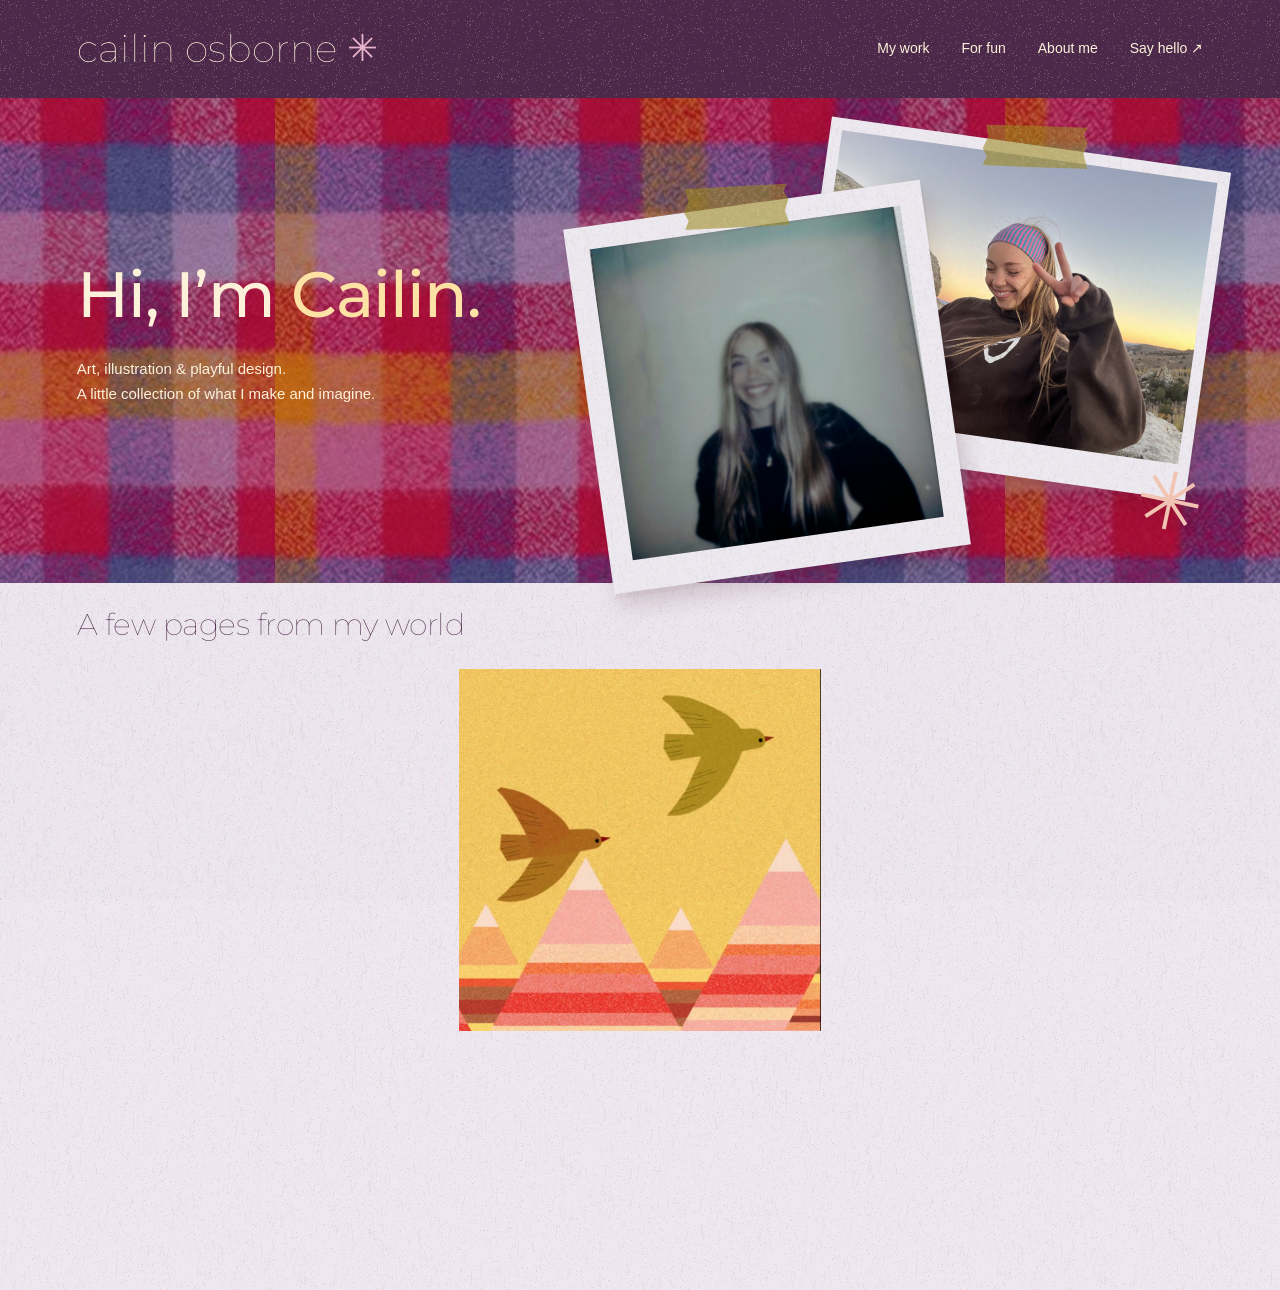
==== commit e1fefc48: "Update index.html" ====
--- a/index.html
+++ b/index.html
@@ -1 +1,11 @@
-<!doctype html><html lang="en"><head><meta charset="UTF-8"><meta name="viewport" content="width=device-width, initial-scale=1"><meta name="description" content="A colorful collection of art, illustration, and design by Cailin Osborne."><title>Created by Cailin — Art & Design</title><link rel="stylesheet" href="style.css"></head><body><header><a class="brand" href="#">cailin osborne<span class="name-star" aria-hidden="true">✳</span></a><nav aria-label="Main navigation"><a href="#work">My work</a><a href="for-fun.html">For fun</a><a href="about.html">About me</a><a href="https://www.instagram.com/createdbycailin_/" target="_blank" rel="noopener">Say hello ↗</a></nav></header><main><section class="hero journal-hero"><div class="intro"><h1>Hi, I’m <em>Cailin.</em></h1><p class="welcome">Art, illustration & playful design.<br>A little collection of what I make and imagine.</p></div><div class="collage portrait-collage" aria-label="Two photographs of Cailin Osborne"><div class="paper back"><span class="tape"></span><img class="outdoor-portrait" src="assets/cailin-outdoors.jpg" alt="Cailin smiling outdoors at sunset"></div><div class="paper front"><span class="tape"></span><div class="portrait-photo-crop"><img class="main-portrait" src="assets/cailin-portrait.jpg" alt="Cailin smiling"></div></div><span class="flower" aria-hidden="true">✳</span></div></section><section id="work" class="work"><div class="section-top"><div><h2>A few pages from my world</h2></div></div><div id="gallery" class="gallery"></div></section><section class="contact"><p class="eyebrow">HAVE SOMETHING IN MIND?</p><h2>Let’s make<br><em>something together.</em></h2><a class="cta" href="https://www.instagram.com/createdbycailin_/" target="_blank" rel="noopener">Say hello on Instagram ↗</a></section></main><footer><a class="brand" href="#">created by cailin ✳</a><span>Art & design by Cailin Osborne</span><a href="#">Back to top ↑</a></footer><dialog id="viewer"><button class="close" aria-label="Close artwork">✕</button><div class="detail"><div id="detailMedia"></div><div><p id="detailCategory" class="eyebrow"></p><h2 id="detailTitle"></h2><p id="detailDescription"></p><div class="viewer-nav"><button id="prev" aria-label="Previous artwork">← Previous</button><button id="next" aria-label="Next artwork">Next →</button></div></div></div></dialog><script src="app.js"></script></body></html>
+<!doctype html>
+<html lang="en">
+<head>
+  <meta charset="utf-8">
+  <meta http-equiv="refresh" content="0; url=./cailin-portfolio/">
+  <title>Cailin Osborne</title>
+</head>
+<body>
+  <a href="./cailin-portfolio/">Open my portfolio</a>
+</body>
+</html>
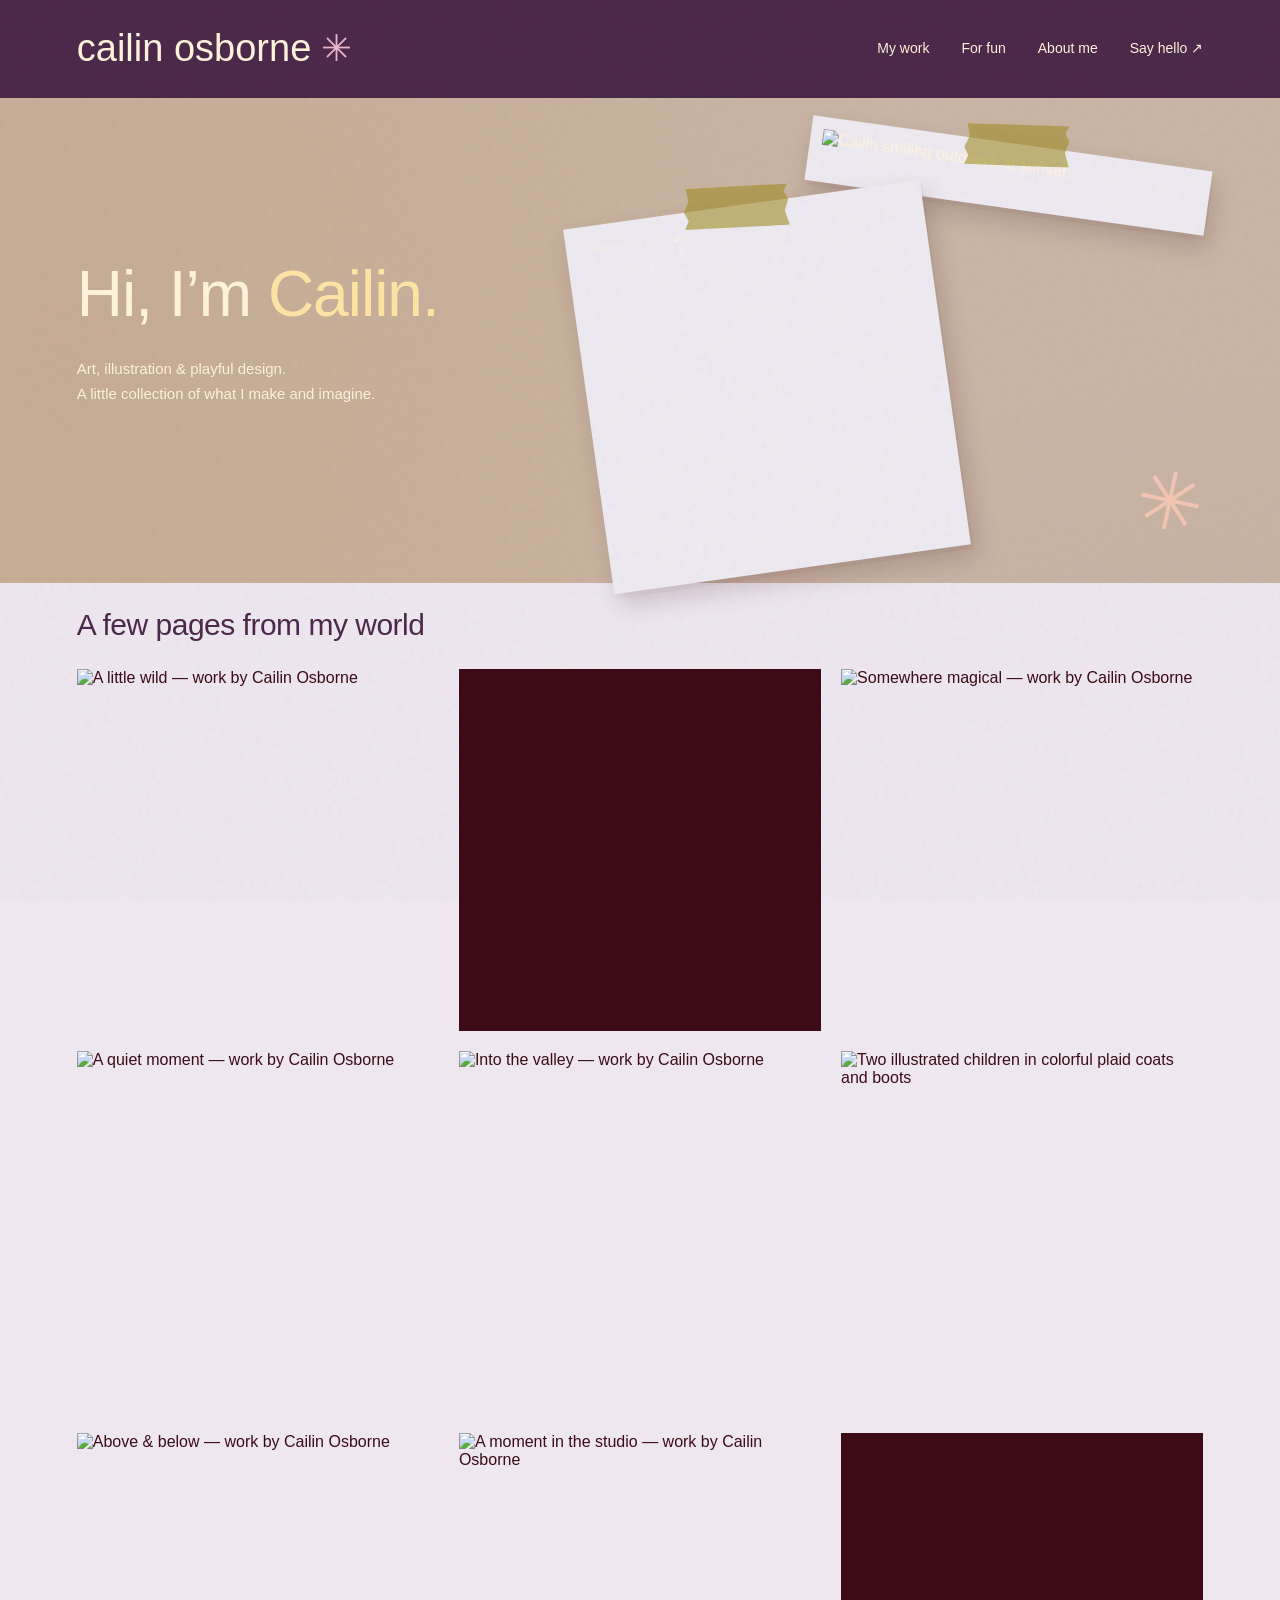
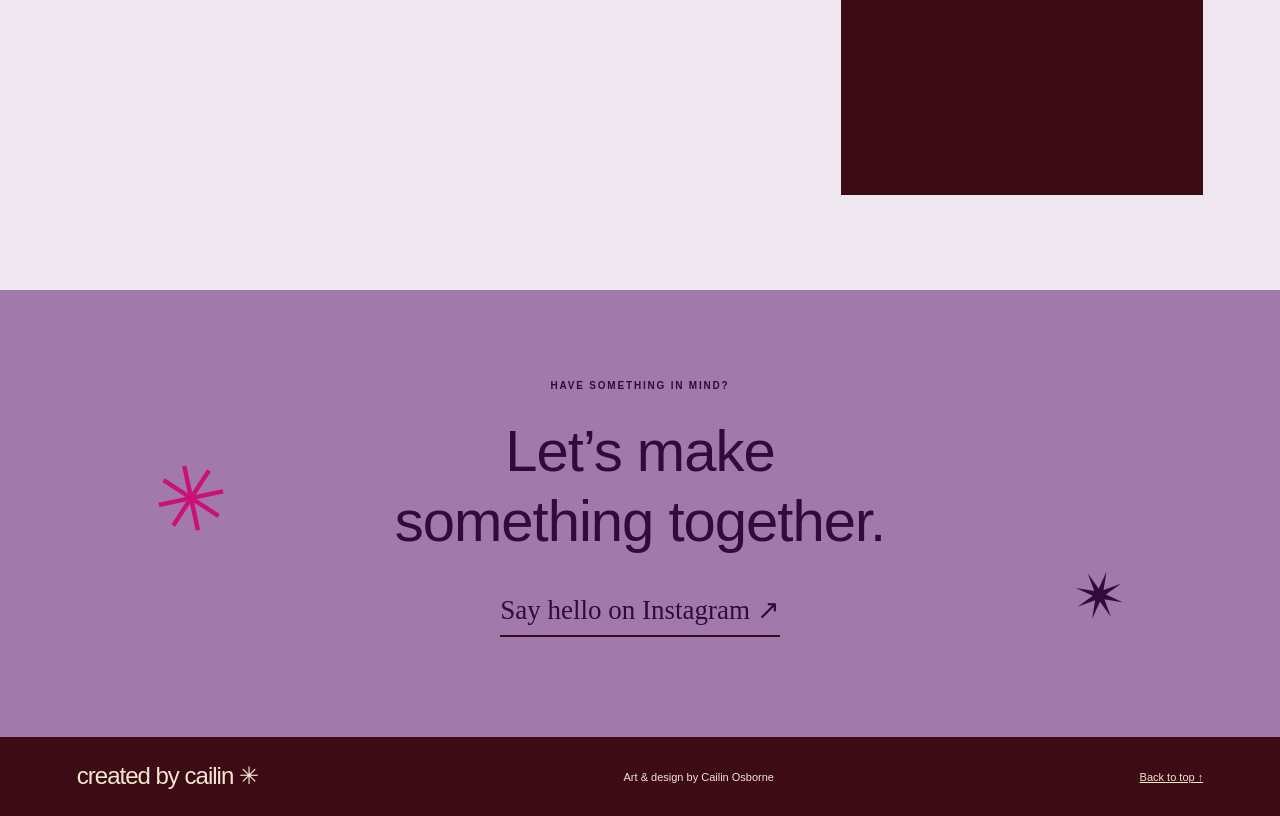
==== commit 93a614cf: "Add files via upload" ====
--- a/index.html
+++ b/index.html
@@ -1,11 +1 @@
-<!doctype html>
-<html lang="en">
-<head>
-  <meta charset="utf-8">
-  <meta http-equiv="refresh" content="0; url=./cailin-portfolio/">
-  <title>Cailin Osborne</title>
-</head>
-<body>
-  <a href="./cailin-portfolio/">Open my portfolio</a>
-</body>
-</html>
+<!doctype html><html lang="en"><head><meta charset="UTF-8"><meta name="viewport" content="width=device-width, initial-scale=1"><meta name="description" content="A colorful collection of art, illustration, and design by Cailin Osborne."><title>Created by Cailin — Art & Design</title><link rel="stylesheet" href="style.css"></head><body><header><a class="brand" href="#">cailin osborne<span class="name-star" aria-hidden="true">✳︎</span></a><nav aria-label="Main navigation"><a href="#work">My work</a><a href="for-fun.html">For fun</a><a href="about.html">About me</a><a href="https://www.instagram.com/createdbycailin_/" target="_blank" rel="noopener">Say hello ↗︎</a></nav></header><main><section class="hero journal-hero"><div class="intro"><h1>Hi, I’m <em>Cailin.</em></h1><p class="welcome">Art, illustration & playful design.<br>A little collection of what I make and imagine.</p></div><div class="collage portrait-collage" aria-label="Two photographs of Cailin Osborne"><div class="paper back"><span class="tape"></span><img class="outdoor-portrait" src="assets/cailin-outdoors.jpg" alt="Cailin smiling outdoors at sunset"></div><div class="paper front"><span class="tape"></span><div class="portrait-photo-crop"><img class="main-portrait" src="assets/cailin-portrait.jpg" alt="Cailin smiling"></div></div><span class="flower" aria-hidden="true">✳︎</span></div></section><section id="work" class="work"><div class="section-top"><div><h2>A few pages from my world</h2></div></div><div id="gallery" class="gallery"></div></section><section class="contact"><p class="eyebrow">HAVE SOMETHING IN MIND?</p><h2>Let’s make<br><em>something together.</em></h2><a class="cta" href="https://www.instagram.com/createdbycailin_/" target="_blank" rel="noopener">Say hello on Instagram ↗︎</a></section></main><footer><a class="brand" href="#">created by cailin ✳︎</a><span>Art & design by Cailin Osborne</span><a href="#">Back to top ↑</a></footer><dialog id="viewer"><button class="close" aria-label="Close artwork">✕</button><div class="detail"><div id="detailMedia"></div><div><p id="detailCategory" class="eyebrow"></p><h2 id="detailTitle"></h2><p id="detailDescription"></p><div class="viewer-nav"><button id="prev" aria-label="Previous artwork">← Previous</button><button id="next" aria-label="Next artwork">Next →</button></div></div></div></dialog><script src="app.js"></script></body></html>
--- a/style.css
+++ b/style.css
@@ -0,0 +1,114 @@
+:root{--cream:#f6f1e6;--ink:#492531;--orange:#b64d2d;--olive:#686c3b;--pink:#dbb6bb}*{box-sizing:border-box}html{scroll-behavior:smooth;scroll-padding-top:30px}body{margin:0;background:var(--cream);color:var(--ink);font-family:Arial,Helvetica,sans-serif;font-size:16px}body:before{content:'';position:fixed;inset:0;opacity:.065;pointer-events:none;z-index:10;background-image:url("data:image/svg+xml,%3Csvg viewBox='0 0 180 180' xmlns='http://www.w3.org/2000/svg'%3E%3Cfilter id='n'%3E%3CfeTurbulence type='fractalNoise' baseFrequency='.85' numOctaves='3' stitchTiles='stitch'/%3E%3C/filter%3E%3Cpath fill='%23000' filter='url(%23n)' opacity='.5' d='M0 0h180v180H0z'/%3E%3C/svg%3E")}a{color:inherit}button{font:inherit;cursor:pointer}a,button{-webkit-tap-highlight-color:transparent}a:focus-visible,button:focus-visible{outline:3px solid var(--orange);outline-offset:6px}header{max-width:1440px;margin:auto;padding:26px 6%;display:flex;align-items:center;justify-content:space-between;border-bottom:1px solid #49253130}.brand{font-family:Georgia,serif;font-size:34px;font-weight:bold;font-style:italic;text-decoration:none;letter-spacing:-2px}.brand span{color:var(--orange);padding-left:5px}nav{display:flex;gap:32px}nav a{font-size:13px;text-decoration:none;border-bottom:1px solid transparent;padding:8px 0}nav a:hover{border-color:var(--ink)}.hero{max-width:1440px;margin:auto;padding:85px 6% 100px;display:grid;grid-template-columns:1.15fr 1fr;align-items:center;gap:30px}.eyebrow{font-size:10px;letter-spacing:2.3px;font-weight:700;margin:0 0 25px}h1,h2{font-family:Georgia,'Times New Roman',serif;font-weight:normal;letter-spacing:-3px;line-height:1.03;margin:0}h1{font-size:clamp(48px,5.6vw,83px)}em{font-weight:normal;color:var(--orange)}.welcome{line-height:1.65;font-size:15px;margin:27px 0}.cta{display:inline-flex;gap:40px;align-items:center;text-decoration:none;border-bottom:1px solid;padding:9px 0;font-size:14px;font-weight:bold}.cta span{font-size:24px}.handnote{display:block;font-family:Georgia,serif;font-style:italic;font-size:14px;margin:25px 0 0 110px;transform:rotate(-5deg);color:var(--olive)}.collage{height:470px;position:relative}.paper{position:absolute;background:#fffdf5;padding:14px;box-shadow:3px 9px 20px #49253120;transition:transform .45s}.paper img{display:block;width:100%;height:100%;object-fit:cover}.back{width:57%;height:330px;right:-2%;top:0;transform:rotate(9deg)}.front{width:65%;height:350px;left:1%;top:90px;transform:rotate(-8deg);padding-bottom:44px}.front img{object-fit:contain}.collage:hover .front{transform:rotate(-4deg) translateY(-6px)}.collage:hover .back{transform:rotate(12deg) translateY(-4px)}.tape{width:95px;height:30px;position:absolute;top:-14px;left:34%;background:#c6b99599;transform:rotate(4deg)}.caption{display:block;text-align:center;font-family:Georgia,serif;font-style:italic;font-size:13px;padding-top:13px}.flower{position:absolute;right:0;bottom:8px;font-size:125px;color:var(--orange);line-height:1;transform:rotate(12deg)}.scribble{position:absolute;top:5px;left:5px;font-family:Georgia,serif;font-style:italic;font-size:20px;transform:rotate(-10deg)}.work{padding:65px 6% 95px;max-width:1440px;margin:auto;border-top:1px solid #49253140}.section-top{display:flex;justify-content:space-between;align-items:end}.section-top .eyebrow{margin-bottom:15px}h2{font-size:60px}.smallstar{color:var(--olive);font-size:40px;display:inline-block;vertical-align:top;margin-left:22px}.section-top>p{font-family:Georgia,serif;font-style:italic;line-height:1.5;font-size:16px;margin:0 0 5px}.filters{display:flex;gap:9px;flex-wrap:wrap;margin:33px 0}.filters button{border:1px solid #49253140;border-radius:30px;background:transparent;padding:9px 18px;font-size:12px;color:var(--ink)}.filters .active,.filters button:hover{background:var(--ink);color:var(--cream)}.gallery{display:grid;grid-template-columns:repeat(2,minmax(0,1fr));gap:45px 32px}.art-card{border:0;text-align:left;background:none;padding:0;color:var(--ink)}.art-image{height:430px;padding:30px;background:#e9d9d6;overflow:hidden;position:relative}.art-card:nth-child(3n+2) .art-image{background:#dddcc8}.art-card:nth-child(3n) .art-image{background:#e7c7a8}.art-image img{width:100%;height:100%;object-fit:contain;transition:transform .4s;filter:drop-shadow(0 5px 7px #49253118)}.art-card:hover img{transform:scale(1.035) rotate(-1deg)}.view-icon{position:absolute;bottom:16px;right:16px;background:var(--cream);border-radius:50%;width:37px;height:37px;display:grid;place-items:center;font-size:22px;transition:transform .3s}.art-card:hover .view-icon{transform:rotate(45deg)}.art-label{display:flex;justify-content:space-between;align-items:center;gap:12px;padding-top:16px}.art-label h3{font-family:Georgia,serif;font-weight:normal;font-size:24px;margin:0}.art-label p{font-size:10px;text-transform:uppercase;letter-spacing:1px}.about{background:#e1dfcc;position:relative;display:grid;grid-template-columns:1fr 1fr;gap:50px;padding:85px max(6%,calc((100vw - 1267px)/2));overflow:hidden}.about .eyebrow{margin-bottom:20px}.about-copy{max-width:440px;line-height:1.8}.about-copy p:first-child{font-family:Georgia,serif;font-size:23px;line-height:1.5;margin-top:0}.about-copy p{font-size:14px}.about-copy a{font-size:13px;text-underline-offset:7px}.about-mark{position:absolute;font-size:160px;left:31%;bottom:-70px;color:#b8bb95;transform:rotate(12deg)}.contact{text-align:center;padding:90px 20px 100px}.contact h2{font-size:65px}.contact .cta{margin-top:30px}footer{border-top:1px solid #49253140;padding:25px 6%;display:flex;align-items:center;justify-content:space-between;gap:20px}footer .brand{font-size:24px}footer span,footer>a:last-child{font-size:11px}dialog{border:0;background:var(--cream);color:var(--ink);max-width:1100px;width:93%;padding:55px;max-height:92vh;overflow:auto}dialog::backdrop{background:#291a23ce}.detail{display:grid;grid-template-columns:1.5fr 1fr;gap:35px;align-items:center}.detail>img{width:100%;max-height:70vh;object-fit:contain}.detail h2{font-size:40px}.detail p{line-height:1.6}.close{position:absolute;right:15px;top:12px;background:none;border:0;font-size:25px;color:var(--ink)}.viewer-nav{display:flex;justify-content:space-between;gap:15px;margin-top:35px}.viewer-nav button{background:none;border:0;border-bottom:1px solid;padding:8px 0;color:var(--ink);font-size:13px}@media(min-width:1500px){.about{padding-left:calc((100vw - 1267px)/2);padding-right:calc((100vw - 1267px)/2)}}@media(max-width:800px){header{padding:20px 6%}nav{gap:18px}nav a{font-size:11px}.brand{font-size:28px}.hero{padding-top:55px;grid-template-columns:1fr}.hero h1{font-size:65px}.collage{height:430px;max-width:460px;width:100%;margin:35px auto 0}.back{right:3%;height:300px}.front{left:6%;height:310px}.flower{right:6%}h2{font-size:48px}.art-image{height:300px;padding:20px}.about{gap:25px;padding:60px 6%}.about-copy p:first-child{font-size:21px}.contact h2{font-size:55px}.art-label{display:block}.art-label p{margin-bottom:0}.detail{grid-template-columns:1fr}dialog{padding:45px 22px}.detail>img{max-height:52vh}footer{flex-wrap:wrap}}@media(max-width:500px){nav{gap:14px}nav a:nth-child(2){display:none}.hero h1{font-size:54px}.hero{padding-bottom:55px}.collage{height:380px}.front{height:290px;top:60px}.back{height:275px}.flower{font-size:90px}.work{padding-top:45px}.section-top>p{display:none}.gallery{grid-template-columns:1fr;gap:32px}.art-image{height:380px}.art-label{display:flex}.art-label h3{font-size:23px}.art-label p{margin:0}.about{grid-template-columns:1fr}.about-mark{left:auto;right:-20px;bottom:-55px}.about-copy{z-index:1}.contact h2{font-size:46px}footer span{width:100%;order:3}.filters button{padding:9px 12px;font-size:11px}}@media(prefers-reduced-motion:reduce){html{scroll-behavior:auto}*,*:before,*:after{transition:none!important;animation:none!important}}
+
+/* Warm paper, hand lettering, and the supplied six-color palette. */
+@font-face{font-family:Kalam;src:url('assets/kalam-bold.ttf') format('truetype');font-weight:700;font-display:swap}
+@font-face{font-family:Kalam;src:url('assets/kalam-regular.ttf') format('truetype');font-weight:400;font-display:swap}
+:root{--cream:#f2e6cd;--ink:#3c0b16;--orange:#cb5600;--olive:#9e8b1e;--pink:#ab7a86;--ochre:#ac6f20;--lotus:#cb114b}
+body{background-color:var(--cream);background-image:url('assets/paper-grain.png'),radial-gradient(ellipse at 5% 15%,#e5c28d55,transparent 50%),radial-gradient(ellipse at 100% 50%,#ab7a8620,transparent 50%)}
+body:before{opacity:.12;mix-blend-mode:multiply}
+header{border-bottom:2px dashed #3c0b1630}
+.brand{font-family:Kalam,cursive;font-weight:700;font-style:normal;letter-spacing:-2px;font-size:39px;transform:rotate(-3deg)}
+nav a{font-size:14px}h1,h2,.art-label h3{font-family:Kalam,cursive;font-weight:700;letter-spacing:-2.7px;line-height:1.08}h1{font-size:clamp(50px,5.8vw,83px);transform:rotate(-1.7deg);transform-origin:left center}h1 em{display:inline-block;transform:rotate(2deg);position:relative}h1 em:after{content:'';position:absolute;bottom:8px;left:0;right:0;height:9px;background:var(--olive);opacity:.35;z-index:-1;clip-path:polygon(1% 30%,96% 0,100% 75%,3% 100%)}h2 em{color:var(--lotus);font-style:normal}h1 em{font-style:normal;color:var(--orange)}
+.hero{padding-top:70px;padding-bottom:85px}.welcome{margin-top:24px}.eyebrow{letter-spacing:1.8px}.cta{font-family:Kalam,cursive;font-size:18px;font-weight:700;border-bottom:2px solid var(--ink)}.handnote,.caption,.scribble{font-family:Kalam,cursive;font-weight:400;font-style:normal}.handnote{color:var(--ink);font-size:17px;margin-left:80px}.scribble{color:var(--lotus);font-size:23px}.paper{background:#f9edcf url('assets/paper-grain.png');box-shadow:2px 5px 0 #3c0b1608,5px 12px 23px #3c0b162c;clip-path:polygon(.6% .2%,99.4% 0,100% 26%,99.6% 65%,100% 99%,74% 100%,35% 99.5%,0 100%,.3% 48%)}.front{padding:17px 17px 44px}.caption{font-size:16px}.tape{background:#9e8b1e80 url('assets/paper-grain.png');clip-path:polygon(3% 0,100% 4%,96% 20%,100% 40%,96% 66%,100% 100%,0 95%,4% 75%,0 55%,5% 30%)}.flower{color:var(--lotus)}
+.work{border-top:2px dashed #3c0b1645}.section-top>p{font-family:Kalam,cursive;font-size:19px;color:var(--ink)}.filters button{border:1.5px solid #3c0b1660;border-radius:48% 43% 46% 40% / 48% 50% 44% 48%;font-family:Kalam,cursive;font-size:16px;padding:7px 20px;background:#fff0}.filters button:hover{background:var(--pink);color:var(--ink)}.filters .active{background:var(--ink) url('assets/paper-grain.png');color:var(--cream)}
+.art-image{background:#ab7a86 url('assets/paper-grain.png');border-radius:2px 5px 3px 1px;box-shadow:2px 4px 0 #3c0b1615}.art-card:nth-child(3n+2) .art-image{background:#9e8b1e url('assets/paper-grain.png')}.art-card:nth-child(3n) .art-image{background:#ac6f20 url('assets/paper-grain.png')}.art-card:nth-child(4) .art-image{background:#cb5600 url('assets/paper-grain.png')}.art-card:nth-child(5) .art-image{background:#ab7a86 url('assets/paper-grain.png')}.art-card:nth-child(6) .art-image{background:#3c0b16 url('assets/paper-grain.png')}.art-label h3{font-size:29px;letter-spacing:-1px}.view-icon{background:var(--cream) url('assets/paper-grain.png');border-radius:43% 48% 41% 50%}.smallstar{color:var(--lotus)}
+.about{background:#9e8b1e url('assets/paper-grain.png');border-top:4px solid #3c0b16;border-bottom:4px solid #3c0b16}.about-copy p:first-child{font-family:Kalam,cursive;font-size:27px;line-height:1.4}.about-mark{color:#3c0b1620}.about em{color:var(--ink)}.about-copy a{font-weight:700}.contact{background:#ab7a86 url('assets/paper-grain.png');position:relative}.contact:before{content:'✳︎';position:absolute;left:12%;top:35%;font-size:90px;color:var(--lotus);transform:rotate(-12deg)}.contact:after{content:'✴︎';position:absolute;right:12%;bottom:23%;font-size:65px;color:var(--ink);transform:rotate(17deg)}.contact h2 em{color:var(--ink)}.contact .cta{color:var(--ink)}footer{background:#3c0b16 url('assets/paper-grain.png');color:var(--cream);border:0}footer .brand{font-size:27px}dialog{background:var(--cream) url('assets/paper-grain.png')}.detail h2{letter-spacing:-1px}
+@media(max-width:800px){.hero h1{font-size:64px}.contact:before{left:4%;font-size:52px}.contact:after{right:4%;font-size:45px}.art-label h3{font-size:25px}}
+@media(max-width:500px){.hero h1{font-size:52px}.brand{font-size:33px}.filters button{font-size:14px;padding:7px 14px}.contact:before,.contact:after{display:none}.art-label h3{font-size:26px}.about-copy p:first-child{font-size:25px}}
+
+/* Fine outlined lettering inspired by the supplied Sycamore Tree reference. */
+@font-face{font-family:'Ribeye Marrow';src:url('assets/ribeye-marrow.ttf') format('truetype');font-weight:400;font-style:normal;font-display:swap}
+h1,h2,.brand,.art-label h3{font-family:'Ribeye Marrow',Georgia,serif;font-weight:400;font-style:normal;letter-spacing:-1.4px;line-height:1.18}
+h1{font-size:clamp(43px,5vw,72px);transform:rotate(-1deg)}h1 em,h2 em{font-style:normal;font-weight:400}h1 em:after{display:none}h2{font-size:55px}.brand{font-size:34px;letter-spacing:-1px}.art-label h3{font-size:27px;letter-spacing:-.7px}.contact h2{font-size:60px}.detail h2{font-size:36px}
+.cta,.filters button,.handnote,.caption,.scribble,.section-top>p,.about-copy p:first-child{font-family:Kalam,cursive;font-weight:400}.cta{font-size:18px}.about-copy p:first-child{font-size:25px}.contact .cta{font-weight:400}footer .brand{font-size:25px}
+@media(max-width:800px){.hero h1{font-size:57px}.brand{font-size:30px}h2{font-size:45px}.contact h2{font-size:50px}.art-label h3{font-size:24px}}
+@media(max-width:500px){.hero h1{font-size:44px;letter-spacing:-1.5px}.brand{font-size:28px}.contact h2{font-size:39px}.art-label h3{font-size:24px}.about-copy p:first-child{font-size:23px}}
+
+/* Selected lettering: F — Dawning of a New Day. */
+@font-face{font-family:'Dawning of a New Day';src:url('assets/dawning-of-a-new-day.ttf') format('truetype');font-weight:400;font-style:normal;font-display:swap}
+h1,h2,.brand,.art-label h3,.cta,.handnote,.caption,.scribble,.section-top>p,.about-copy p:first-child{font-family:'Dawning of a New Day',cursive;font-weight:400;font-style:normal;letter-spacing:0}
+h1{font-size:clamp(56px,6.8vw,94px);line-height:1.02}h1 em,h2 em{font-weight:400}h2{font-size:72px;line-height:1.05}.brand{font-size:47px;line-height:1.15}.art-label h3{font-size:38px;line-height:1.1}.cta{font-size:27px}.handnote{font-size:25px}.caption{font-size:24px;padding-top:7px}.scribble{font-size:29px}.section-top>p{font-size:27px;line-height:1.2}.about-copy p:first-child{font-size:34px;line-height:1.2}.contact h2{font-size:83px}.detail h2{font-size:54px}footer .brand{font-size:35px}.filters button{font-family:Arial,Helvetica,sans-serif;font-size:13px;padding:10px 19px}
+@media(max-width:800px){.hero h1{font-size:78px}h2{font-size:62px}.contact h2{font-size:72px}.brand{font-size:42px}.art-label h3{font-size:33px}.about-copy p:first-child{font-size:31px}}
+@media(max-width:500px){.hero h1{font-size:62px;letter-spacing:0}.brand{font-size:39px}.contact h2{font-size:59px}.art-label h3{font-size:33px}.about-copy p:first-child{font-size:31px}.filters button{font-size:12px;padding:9px 13px}.handnote{margin-left:65px}.detail h2{font-size:45px}}
+
+/* Artist's journal: varied pages, portrait collage, sketchbook and motion. */
+.journal-hero{padding-top:42px;padding-bottom:46px;grid-template-columns:1fr 1fr;min-height:440px}.journal-hero h1{font-size:100px}.journal-hero .welcome{max-width:350px}.portrait-collage{height:350px;max-width:460px;width:100%;justify-self:end}.portrait-collage .back{width:51%;height:265px;right:2%;top:5px;transform:rotate(8deg);padding:14px}.portrait-collage .front{width:54%;height:270px;left:0;top:60px;padding:14px 14px 42px;transform:rotate(-8deg)}.portrait-placeholder{height:100%;background:#ab7a8633;display:flex;flex-direction:column;justify-content:center;align-items:center;text-align:center;gap:22px}.back .portrait-placeholder{background:#9e8b1e35}.portrait-placeholder>span{font:32px/1.05 'Dawning of a New Day',cursive}.portrait-placeholder small{font-size:9px;letter-spacing:2px;opacity:.65}.portrait-collage .flower{font-size:80px;bottom:6px;right:0}.work{padding-top:50px}.gallery{grid-template-columns:1.12fr .88fr;gap:70px 65px;align-items:start}.art-card:nth-child(even){margin-top:90px}.art-image,.art-card:nth-child(n) .art-image{height:auto;min-height:0;padding:0;background:transparent;border-radius:0;box-shadow:none;overflow:visible}.art-image img{display:block;height:auto;max-height:580px;object-fit:contain;filter:drop-shadow(3px 7px 5px #3c0b1620)}.art-card:nth-child(3n) .art-image{padding:18px;background:#ab7a8640 url('assets/paper-grain.png');transform:rotate(-2deg)}.art-card:nth-child(4) .art-image{max-width:350px;margin:auto;transform:rotate(2deg)}.art-label{align-items:baseline}.art-label p{flex-shrink:0}.view-icon{box-shadow:0 1px 5px #3c0b1620}.sketchbook-section{padding:70px 10% 90px;background:#9e8b1e2e url('assets/paper-grain.png');display:grid;grid-template-columns:1fr 1fr;align-items:center;gap:50px;border-block:1px dashed #3c0b1650}.sketch-intro>p:not(.eyebrow){font-size:14px;margin-top:24px}.sketchbook-cover{display:block;text-decoration:none;position:relative;max-width:340px;width:100%;aspect-ratio:4/5;background:#ab7a86 url('assets/paper-grain.png');transform:rotate(6deg);box-shadow:5px 4px 0 #f4e6cb,8px 7px 0 #3c0b1640,13px 16px 20px #3c0b1620;border-radius:3px 12px 12px 3px;transition:transform .3s;padding:48px 35px 35px 55px;justify-self:center}.sketchbook-cover:hover{transform:rotate(2deg) translateY(-5px)}.book-binding{position:absolute;inset:0 auto 0 0;width:26px;background:#3c0b16;border-right:2px dashed #ab7a86}.book-label{display:block;font:55px/1.05 'Dawning of a New Day',cursive}.book-star{display:block;font-size:85px;color:#3c0b16;margin:25px 0 15px}.book-note{font:25px 'Dawning of a New Day',cursive}.motion-section{max-width:1440px;margin:auto;padding:80px 6%}.motion-grid{display:grid;grid-template-columns:1fr 1fr;gap:55px;margin-top:45px}.motion-grid figure{margin:0}.motion-grid figure:nth-child(2){margin-top:60px}.video-paper{position:relative;padding:16px;background:#f9edcf url('assets/paper-grain.png');box-shadow:4px 7px 12px #3c0b1620;transform:rotate(-2deg)}.motion-grid figure:nth-child(2) .video-paper{transform:rotate(2deg)}video{display:block;width:100%;aspect-ratio:1;object-fit:contain;background:#3c0b16}.motion-grid figcaption{padding-top:22px}.motion-grid h3{font:37px/1.1 'Dawning of a New Day',cursive;margin:0 0 10px}.motion-grid figcaption>span{font-size:10px;letter-spacing:1px}.sketchbook-page{padding:45px 6% 90px;max-width:1400px;margin:auto}.back-link{display:inline-block;font-size:13px;margin-bottom:45px;text-underline-offset:5px}.sketchbook-page h1{margin-bottom:45px}.sketch-pages{display:grid;grid-template-columns:1fr 1fr;gap:6px;padding:12px;background:#ab7a86 url('assets/paper-grain.png');box-shadow:3px 9px 15px #3c0b1620}.blank-page{position:relative;background:#f8edda url('assets/paper-grain.png');padding:45px;min-height:430px;margin:0;box-shadow:inset -8px 0 12px #3c0b160c}.blank-page h2{font-size:60px;margin:75px 0 15px}.blank-page p{font-size:14px;line-height:1.6}.page-number{position:absolute;bottom:20px;right:25px;font-size:11px;color:#3c0b1680}.blank-flower{display:block;font-size:65px;color:#9e8b1e;margin-top:35px}.blank-page .page-note{font:46px/1.2 'Dawning of a New Day',cursive;transform:rotate(-6deg);margin:110px 0 0 30px;color:#3c0b1690}.sketch-entry img{width:100%;max-height:600px;object-fit:contain}.sketch-entry figcaption{font:28px 'Dawning of a New Day',cursive;margin-top:18px}
+@media(max-width:800px){nav{gap:15px}.journal-hero h1{font-size:80px}.journal-hero{gap:25px}.portrait-collage{height:300px}.portrait-collage .front{height:225px}.portrait-collage .back{height:220px}.portrait-placeholder>span{font-size:27px}.gallery{gap:45px 30px}.art-card:nth-child(even){margin-top:65px}.art-label{display:block}.art-label p{margin-top:7px}.sketchbook-section{padding:55px 6%;gap:30px}.sketchbook-cover{padding:35px 20px 25px 40px}.book-label{font-size:43px}.book-star{font-size:65px}.book-note{font-size:22px}.motion-grid{gap:30px}.blank-page{padding:25px}.blank-page h2{font-size:46px}.blank-page .page-note{font-size:36px;margin-left:0}}
+@media(max-width:550px){header nav a:nth-child(3){display:none}header nav a:nth-child(2){display:block}.journal-hero{grid-template-columns:1fr;padding-top:35px;min-height:0}.journal-hero h1{font-size:78px}.journal-hero .eyebrow{font-size:9px}.portrait-collage{max-width:350px;height:310px;margin:10px auto 0;justify-self:center}.portrait-collage .front{height:240px}.portrait-collage .back{height:230px}.gallery{grid-template-columns:1fr;gap:48px}.art-card:nth-child(even){margin-top:0}.art-card:nth-child(4) .art-image{max-width:300px}.art-label{display:flex}.sketchbook-section{grid-template-columns:1fr}.sketchbook-cover{max-width:265px;margin:15px 0}.motion-grid{grid-template-columns:1fr;gap:45px}.motion-grid figure:nth-child(2){margin-top:0}.motion-section{padding-top:55px}.sketch-pages{grid-template-columns:1fr}.blank-page{min-height:350px}.second-page{display:none}.sketchbook-page h1{font-size:65px}.portrait-placeholder small{font-size:8px}}
+.portrait-collage .paper img{object-fit:cover}.portrait-collage .back .outdoor-portrait{object-position:58% 50%}.portrait-collage .front .main-portrait{object-position:50% 55%}.portrait-collage .front{height:285px}.portrait-collage .back{height:260px}.portrait-collage .tape{z-index:2}.portrait-collage .front .caption{font-size:25px}
+@media(max-width:800px){.portrait-collage .front{height:240px}.portrait-collage .back{height:220px}}
+@media(max-width:550px){.portrait-collage .front{height:250px}.portrait-collage .back{height:230px}}
+
+/* Aligned portfolio grid and restrained typographic hierarchy. */
+@font-face{font-family:Montserrat;src:url('assets/montserrat-thin.ttf') format('truetype');font-weight:100;font-style:normal;font-display:swap}
+body,button,input,.eyebrow,nav a,.welcome,.filters button,.about-copy p,.art-label p,.viewer-nav button,footer span,footer>a:last-child,.back-link,.blank-page p{font-family:Avenir,'Avenir Next',Arial,sans-serif}
+h1,h2,h3,.brand,.hero h1,.journal-hero h1,.contact h2,.detail h2,footer .brand,.about-copy p:first-child{font-family:Montserrat,Arial,sans-serif;font-weight:100;letter-spacing:-1px;font-style:normal;transform:none;line-height:1.2}
+h1 em,h2 em{font-style:normal}.journal-hero h1{font-size:64px}.contact h2{font-size:58px}h2{font-size:49px}.brand{font-size:29px;letter-spacing:0}footer .brand{font-size:24px}.about-copy p:first-child{font-family:Avenir,'Avenir Next',Arial,sans-serif;font-size:22px;font-weight:400;letter-spacing:0;line-height:1.6}.detail h2{font-size:34px}.gallery{grid-template-columns:repeat(3,minmax(0,1fr));gap:20px;align-items:stretch}.gallery .art-card:nth-child(n){margin:0;padding:0;min-width:0}.gallery .art-card:nth-child(n) .art-image{height:auto;width:100%;aspect-ratio:1;max-width:none;margin:0;padding:0;transform:none;overflow:hidden;background:transparent;box-shadow:none;border-radius:0}.gallery .art-image img,.gallery .art-image video{display:block;width:100%;height:100%;max-height:none;object-fit:cover;aspect-ratio:1;filter:none;transition:transform .35s}.gallery .art-card:hover img,.gallery .art-card:hover video{transform:scale(1.025)}.gallery .art-card:focus-visible{outline:2px solid var(--ink);outline-offset:5px}.portrait-collage{height:340px}.portrait-collage .paper.back,.portrait-collage .paper.front{height:auto;padding:12px 12px 35px;overflow:visible}.portrait-collage .paper.back{width:63%;right:-3%;top:0}.portrait-collage .paper.front{width:54%;left:0;top:75px;padding-bottom:39px}.portrait-collage .paper img{width:100%;height:auto;aspect-ratio:auto;object-fit:contain;display:block}.portrait-collage .front .caption{font-size:25px;position:absolute;bottom:5px;left:0;right:0;padding:0}.portrait-collage .flower{bottom:-6px}#detailMedia img,#detailMedia video{display:block;width:100%;height:auto;max-height:70vh;object-fit:contain;background:transparent}.detail{grid-template-columns:1.5fr 1fr}.book-label,.book-note,.caption,.handnote,.scribble,.section-top>p,.page-note,.cta{font-family:'Dawning of a New Day',cursive;font-weight:400;letter-spacing:0}.sketchbook-page h1{font-size:64px}.blank-page h2{font-size:42px}
+@media(max-width:900px){header{gap:20px}.brand{font-size:24px}nav{gap:15px}.journal-hero h1{font-size:49px}.gallery{gap:15px}h2{font-size:40px}.portrait-collage{height:300px}.contact h2{font-size:48px}}
+@media(max-width:600px){.gallery{grid-template-columns:repeat(2,minmax(0,1fr));gap:12px}.journal-hero h1{font-size:44px}.brand{font-size:22px}.portrait-collage{height:325px;max-width:350px}.portrait-collage .paper.back{width:64%;right:0}.portrait-collage .paper.front{width:55%;top:85px}h2{font-size:35px}.contact h2{font-size:39px}.detail{grid-template-columns:1fr}.detail h2{font-size:28px}.sketchbook-page h1{font-size:42px}nav a{font-size:11px}header nav{gap:13px}footer .brand{font-size:20px}}
+/* Final page separation and larger, uncropped portrait collage. */
+header .brand{transform:none!important;rotate:none}.journal-hero{grid-template-columns:.85fr 1.15fr;gap:35px;padding-block:45px 65px}.portrait-collage{max-width:610px;height:420px}.portrait-collage .paper.back{width:66%;right:-1%;top:0}.portrait-collage .paper.front{width:59%;left:-1%;top:85px;padding:12px}.portrait-collage .paper img{width:100%;height:auto;object-fit:contain}.portrait-collage .flower{bottom:5px}.work .section-top{margin-bottom:35px}.fun-page{max-width:1440px;margin:auto;padding:55px 6% 90px}.fun-page h1{font-size:64px;margin-bottom:45px}.about-page{padding-block:55px}.about-page .about{background:transparent;border:0;max-width:1440px;margin:auto}.about-page .about-mark{display:none}
+@media(max-width:900px){.portrait-collage{height:340px}.journal-hero{gap:25px;grid-template-columns:.85fr 1.15fr}.journal-hero h1{font-size:42px}}
+@media(max-width:600px){.journal-hero{grid-template-columns:1fr;padding-bottom:45px}.portrait-collage{width:100%;height:355px;max-width:410px}.portrait-collage .paper.front{top:90px;width:58%}.portrait-collage .paper.back{width:66%;right:0}.fun-page h1{font-size:44px}.about-page .about{padding-top:10px}}
+@media(max-width:600px){header{flex-wrap:wrap;gap:15px}header nav{width:100%;justify-content:space-between}header nav a:nth-child(n){display:block}header nav a{font-size:12px}.portrait-collage{height:365px}}
+/* Keep the collage paper while hiding the border within the scanned photo. */
+.portrait-photo-crop{position:relative;aspect-ratio:1;overflow:hidden}.portrait-collage .paper .portrait-photo-crop img{position:absolute;width:111%;height:111%;max-width:none;left:-5.5%;top:-4%;object-fit:fill}.work .section-top h2{max-width:850px}
+
+#work{border-top:0}
+/* Bring the artwork closer to the introduction. */
+.journal-hero{padding-top:30px;padding-bottom:18px;min-height:0}.portrait-collage{height:405px}#work{padding-top:22px}#work .section-top{margin-bottom:25px}#work .section-top h2{font-size:30px;letter-spacing:-.5px;line-height:1.3}
+@media(min-width:601px) and (max-width:900px){.portrait-collage{height:300px}.portrait-collage .flower{font-size:55px;bottom:5px}.journal-hero{padding-block:25px 5px}#work{padding-top:15px}#work .section-top h2{font-size:27px}}
+@media(max-width:600px){.journal-hero{padding-block:25px 5px;gap:15px}.portrait-collage{height:325px;margin-top:0}.portrait-collage .flower{font-size:60px;bottom:8px}#work{padding-top:15px}#work .section-top{margin-bottom:20px}#work .section-top h2{font-size:24px}}
+.journal-hero h1 em{transform:none;rotate:none;display:inline}
+/* Tape bridges the photograph and the page beneath it. */
+.portrait-collage .paper{clip-path:none;overflow:visible}.portrait-collage .paper .tape{top:-20px;height:43px;width:105px;left:34%;z-index:3;background-color:#9e8b1e90;box-shadow:0 1px 2px #3c0b1615;transform:rotate(4deg)}.portrait-collage .back .tape{left:38%;transform:rotate(-7deg)}
+/* A gentle wash makes every gallery tile feel interactive. */
+.gallery .art-image{position:relative}.gallery .art-image:after{content:'';position:absolute;inset:0;background:#fff;opacity:0;pointer-events:none;transition:opacity .22s ease}.gallery .art-card:hover .art-image:after,.gallery .art-card:focus-visible .art-image:after{opacity:.24}.gallery .art-card:active .art-image:after{opacity:.34}.gallery .art-card:hover img,.gallery .art-card:hover video{transform:none}
+@media(prefers-reduced-motion:reduce){.gallery .art-image:after{transition:none}}
+.fun-page .fun-carousel{max-width:1050px;margin:0 auto}.fun-page h1{margin-bottom:30px}.carousel-stage{width:100%;aspect-ratio:4/3;display:grid;place-items:center;touch-action:pan-y;background:#ab7a8618}.carousel-stage img{display:block;width:100%;height:100%;max-height:720px;object-fit:contain;user-select:none}.carousel-controls{display:flex;justify-content:center;gap:28px;align-items:center;margin-top:20px}.carousel-controls>button{border:1px solid #3c0b1645;background:transparent;color:var(--ink);width:46px;height:46px;border-radius:50%;font:23px Avenir,Arial,sans-serif}.carousel-controls>button:hover{background:#ab7a8633}.carousel-dots{display:flex;gap:8px;align-items:center}.carousel-dots button{width:32px;height:40px;padding:0;border:0;background:transparent;position:relative}.carousel-dots button:after{content:'';position:absolute;width:7px;height:7px;left:12px;top:16px;border-radius:50%;background:var(--ink);opacity:.25}.carousel-dots button.current:after{opacity:1}.carousel-count{text-align:center;font:12px Avenir,Arial,sans-serif;margin:8px 0 0;color:var(--ink)}@media(max-width:600px){.fun-page{padding-top:35px}.carousel-stage{aspect-ratio:4/3}.carousel-controls{gap:15px}}
+/* Plaid fabric behind the introduction and both taped photographs. */
+.journal-hero{background-image:linear-gradient(#3c0b1638,#3c0b1638),url('assets/colorful-plaid.jpeg');background-size:auto,730px auto;background-position:center;color:#fff3dc;max-width:none;padding-left:max(6%,calc((100vw - 1267px)/2));padding-right:max(6%,calc((100vw - 1267px)/2));padding-top:45px;padding-bottom:35px}.journal-hero h1{color:#fff3dc}.journal-hero h1 em{color:#ffe4a6}.journal-hero .welcome{color:#fff3dc}.portrait-collage .paper.front{padding:23px 23px 31px}.portrait-collage .flower{color:#f3c6b5}
+@media(max-width:900px){.journal-hero{padding-top:30px;padding-bottom:20px}.portrait-collage .paper.front{padding:18px 18px 25px}}
+@media(max-width:600px){.journal-hero{padding-top:30px;padding-bottom:15px}.portrait-collage .paper.front{padding:19px 19px 27px}}
+.journal-hero .portrait-collage .paper.front{top:60px}
+@media(max-width:600px){.journal-hero .portrait-collage .paper.front{top:80px}}
+.interior-page>header{background:linear-gradient(#3c0b1640,#3c0b1640),url('assets/colorful-plaid.jpeg') center/730px auto;color:#fff3dc;max-width:none;border-bottom:0;padding-left:max(6%,calc((100vw - 1267px)/2));padding-right:max(6%,calc((100vw - 1267px)/2))}.interior-page>header nav a:hover{border-color:#fff3dc}.carousel-stage{position:relative}.carousel-arrow{position:absolute;top:50%;transform:translateY(-50%);border:0;background:#f2e6cde6;color:#3c0b16;font:28px Avenir,Arial,sans-serif;width:48px;height:56px;opacity:0;pointer-events:none;transition:opacity .18s ease;z-index:1}.carousel-arrow.previous{left:14px}.carousel-arrow.next{right:14px}.carousel-stage:hover .carousel-arrow,.carousel-stage:focus-within .carousel-arrow{opacity:1;pointer-events:auto}.carousel-arrow:focus-visible{opacity:1;outline:2px solid #3c0b16;outline-offset:3px}.sr-only{position:absolute!important;width:1px!important;height:1px!important;padding:0!important;margin:-1px!important;overflow:hidden!important;clip:rect(0,0,0,0)!important;white-space:nowrap!important;border:0!important}@media(hover:none){.carousel-stage .carousel-arrow{opacity:1;pointer-events:auto}}
+/* Larger signature and plaid-related hues at the same lightness. */
+header .brand{font-size:38px;white-space:nowrap;display:inline-flex;align-items:center;gap:10px}header .brand .name-star{font-family:Arial,sans-serif;font-size:37px;line-height:1;color:#cb1177;padding:0}.interior-page header .brand .name-star{color:#fff3dc}.contact{background-color:#a17aab;color:#300b3c}.contact h2,.contact h2 em,.contact .cta{color:#300b3c}.contact:before{color:#cb1177}.contact:after{color:#300b3c}
+@media(max-width:1000px){header{gap:20px}header .brand{font-size:31px}header .brand .name-star{font-size:30px}header nav{gap:19px}}
+@media(max-width:700px){header{flex-wrap:wrap;gap:15px}header .brand{font-size:30px}header nav{width:100%;justify-content:space-between}header nav a:nth-child(n){display:block}header nav a{font-size:12px}}
+body:not(.interior-page)>header{background:#4c294a url('assets/paper-grain.png');color:#fff3dc;max-width:none;border-bottom:0;padding-left:max(6%,calc((100vw - 1267px)/2));padding-right:max(6%,calc((100vw - 1267px)/2))}body:not(.interior-page)>header .name-star{color:#eab5cd}body:not(.interior-page)>header nav a:hover{border-color:#fff3dc}
+/* Light lavender paper echoes the cooler squares in the plaid. */
+#work{background:#eee7f0 url('assets/paper-grain.png');max-width:none;padding-left:max(6%,calc((100vw - 1267px)/2));padding-right:max(6%,calc((100vw - 1267px)/2));color:#4c294a}
+@font-face{font-family:Montserrat;src:url('assets/montserrat-medium.ttf') format('truetype');font-weight:500;font-style:normal;font-display:swap}
+.journal-hero h1,.journal-hero h1 em{font-weight:500}
+.portrait-collage .paper{background-color:#eeeaf1;background-image:url('assets/paper-grain.png')}
+
+/* Phone layouts: the same website adapts from 320px upward. */
+@media(max-width:700px){
+ header,body:not(.interior-page)>header,.interior-page>header{padding:18px 20px 10px;gap:10px;align-items:center}
+ header .brand{font-size:clamp(25px,7.2vw,32px);gap:8px;line-height:1.25}
+ header .brand .name-star{font-size:29px}
+ header nav{width:100%;display:flex;justify-content:space-between;gap:5px;flex-wrap:wrap}
+ header nav a:nth-child(n){display:inline-flex;align-items:center;min-height:44px;font-size:12px;padding:6px 2px;white-space:nowrap}
+ .journal-hero{display:flex;flex-direction:column;align-items:stretch;gap:16px;padding:30px 22px 22px;min-height:0;background-size:auto,560px auto}
+ .journal-hero .intro{width:100%;min-width:0}.journal-hero h1{font-size:clamp(34px,9.2vw,52px);line-height:1.18;margin:0;letter-spacing:-1px}
+ .journal-hero h1 em{display:inline;transform:none}.journal-hero .welcome{font-size:14px;line-height:1.65;margin:16px 0 0;max-width:100%}
+ .portrait-collage{width:100%;max-width:410px;height:auto;aspect-ratio:1.05;margin:15px auto 0;align-self:center}
+ .journal-hero .portrait-collage .paper.front{width:57%;left:2%;top:26%;padding:16px 16px 22px;transform:rotate(-7deg)}
+ .journal-hero .portrait-collage .paper.back{width:63%;right:3%;top:4%;padding:12px 12px 24px;transform:rotate(7deg)}
+ .portrait-collage .paper .tape{width:79px;height:35px;top:-17px;left:29%}.portrait-collage .back .tape{left:38%}
+ .portrait-collage .flower{font-size:58px;right:3%;bottom:6%}
+ #work{padding:28px 18px 42px}#work .section-top{margin-bottom:22px}#work .section-top h2{font-size:clamp(23px,5.5vw,30px);line-height:1.3;letter-spacing:-.5px}
+ .gallery{grid-template-columns:repeat(2,minmax(0,1fr));gap:12px}.gallery .art-card{min-width:0}
+ .contact{padding:50px 22px 55px}.contact h2{font-size:clamp(31px,7.8vw,46px);line-height:1.2;letter-spacing:-.8px}.contact .eyebrow{font-size:10px;letter-spacing:1.6px;margin-bottom:20px}.contact .cta{font-size:25px;margin-top:24px;min-height:44px}.contact:before,.contact:after{display:none}
+ footer{padding:23px 20px;gap:15px;flex-wrap:wrap}footer .brand{font-size:22px;letter-spacing:0}footer span{width:100%;order:3;font-size:11px}footer>a:last-child{font-size:12px;min-height:44px;display:inline-flex;align-items:center}
+ .fun-page{padding:30px 18px 45px}.fun-page>.eyebrow{font-size:9px;letter-spacing:1.5px;line-height:1.6;margin-bottom:14px}.fun-page h1{font-size:43px;margin-bottom:24px}.carousel-stage{aspect-ratio:4/3;background:transparent}.carousel-stage img{max-height:none;min-width:0}.carousel-arrow{width:44px;height:48px;opacity:1;pointer-events:auto;font-size:25px}.carousel-arrow.previous{left:5px}.carousel-arrow.next{right:5px}
+ .about-page{padding:15px 0 30px}.about-page .about{display:block;padding:25px 22px;max-width:none}.about-page h2{font-size:43px;margin-bottom:27px}.about-page .eyebrow{font-size:9px;line-height:1.6}.about-copy{max-width:none}.about-copy p:first-child{font-size:20px;line-height:1.55}.about-copy p{font-size:15px;line-height:1.75}.about-copy a{display:inline-flex;align-items:center;min-height:44px;font-size:14px}
+ dialog{width:calc(100% - 24px);max-width:none;padding:50px 18px 24px;max-height:90dvh;margin:auto}.detail{display:flex;flex-direction:column;gap:22px;align-items:stretch}#detailMedia img,#detailMedia video{max-height:49dvh;width:100%;object-fit:contain}.detail h2{font-size:28px;line-height:1.25;overflow-wrap:anywhere}.detail .eyebrow{margin-bottom:12px}.detail p{font-size:14px}.viewer-nav{margin-top:20px;gap:25px}.viewer-nav button{min-height:44px;font-size:14px}.close{width:44px;height:44px;top:3px;right:5px;display:grid;place-items:center}
+}
+@media(max-width:360px){header,body:not(.interior-page)>header,.interior-page>header{padding-left:16px;padding-right:16px}header nav a{font-size:11px}.journal-hero{padding-left:18px;padding-right:18px}.journal-hero h1{font-size:34px}.gallery{gap:9px}#work{padding-left:14px;padding-right:14px}.portrait-collage .paper.front{padding:13px 13px 18px}.portrait-collage .paper .tape{width:66px;height:29px;top:-14px}}
+@media(hover:none){.gallery .art-card:hover .art-image:after{opacity:0}.gallery .art-card:active .art-image:after{opacity:.24}}
+/* Request monochrome text glyphs rather than mobile emoji presentation. */
+.name-star,.flower,.smallstar,.about-mark,.book-star,.blank-flower,.contact:before,.contact:after{font-family:Arial,'Helvetica Neue','Segoe UI Symbol','Apple Symbols',sans-serif!important;font-variant-emoji:text;font-style:normal;font-weight:400}
+a,button,.brand{font-variant-emoji:text}
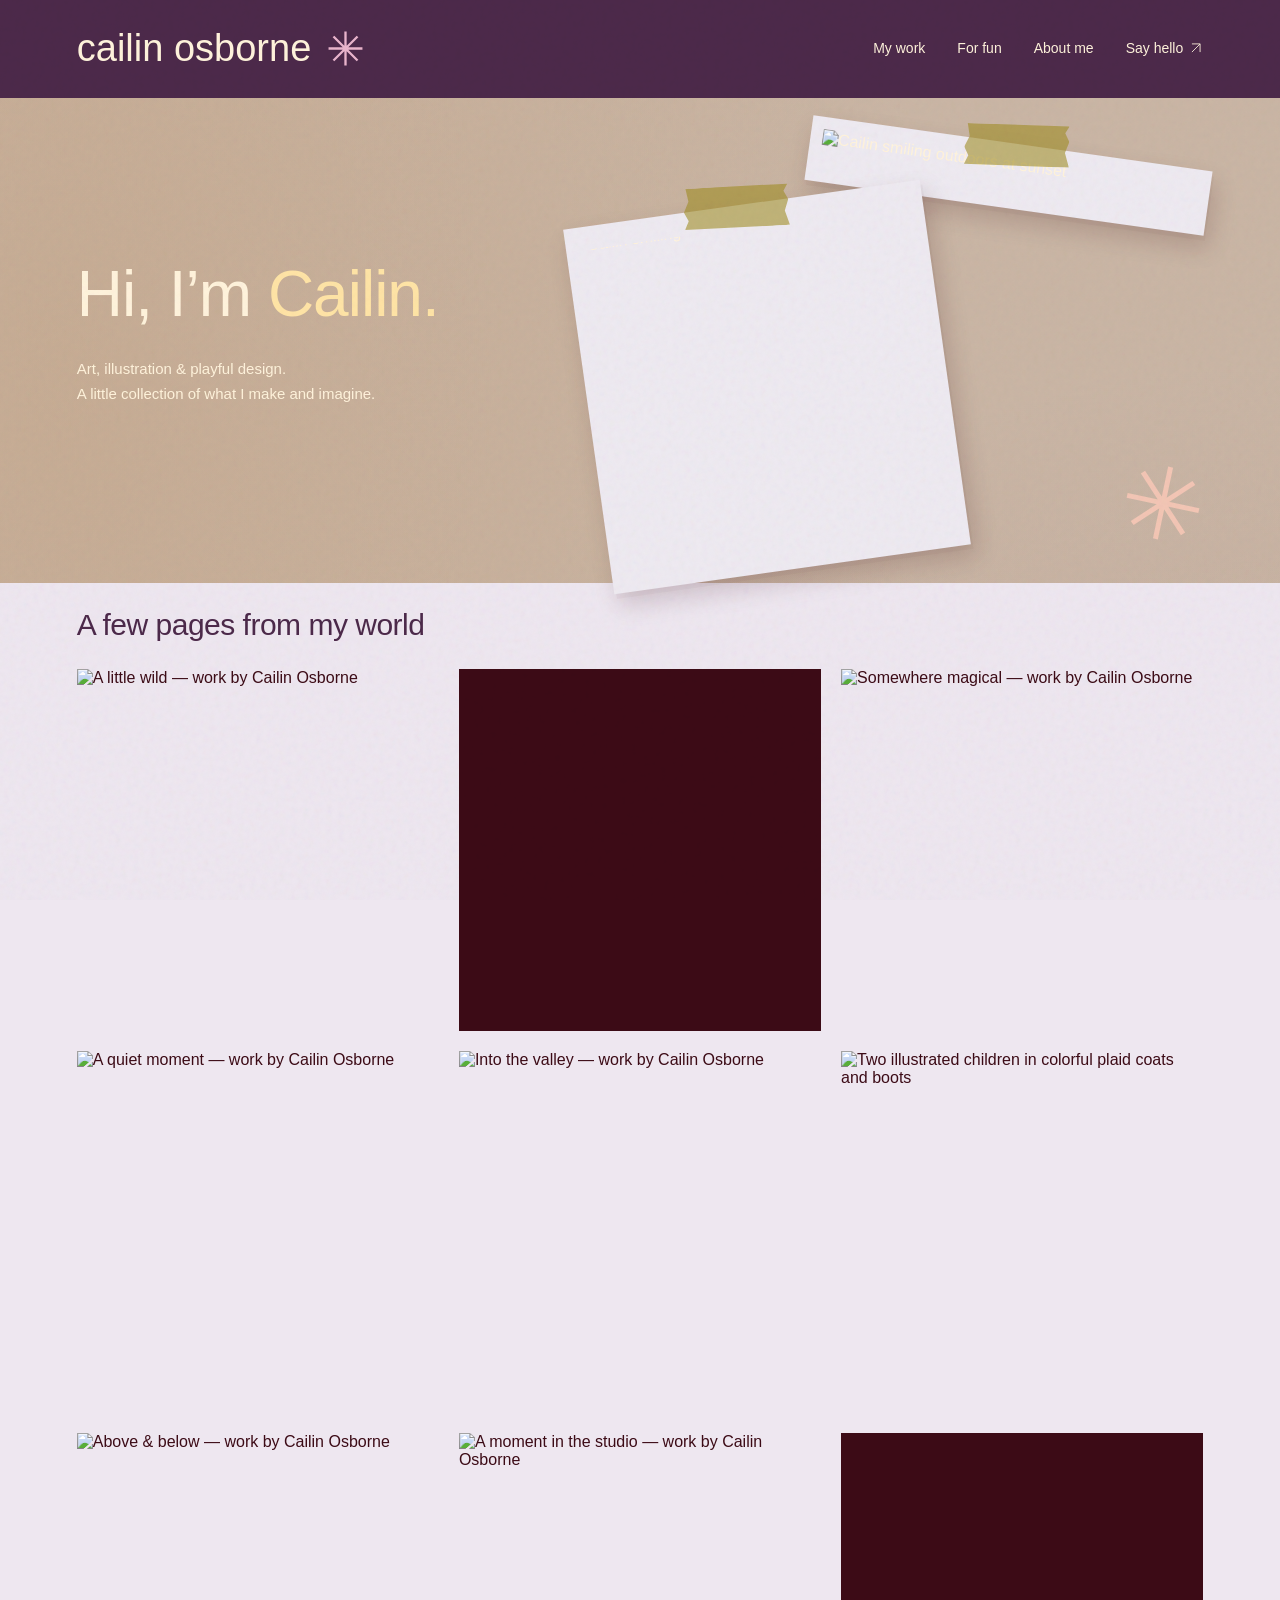
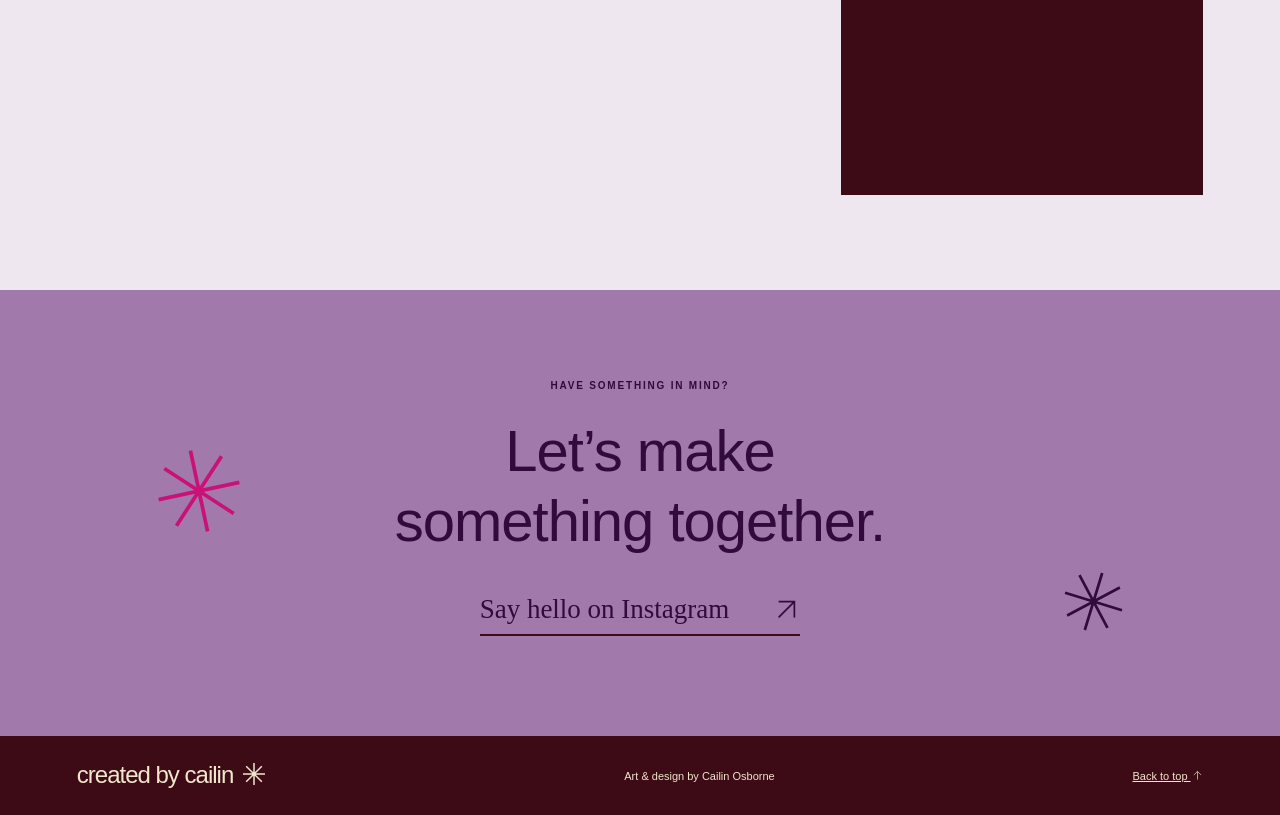
==== commit 2e4f99f8: "Add files via upload" ====
--- a/index.html
+++ b/index.html
@@ -1 +1 @@
-<!doctype html><html lang="en"><head><meta charset="UTF-8"><meta name="viewport" content="width=device-width, initial-scale=1"><meta name="description" content="A colorful collection of art, illustration, and design by Cailin Osborne."><title>Created by Cailin — Art & Design</title><link rel="stylesheet" href="style.css"></head><body><header><a class="brand" href="#">cailin osborne<span class="name-star" aria-hidden="true">✳︎</span></a><nav aria-label="Main navigation"><a href="#work">My work</a><a href="for-fun.html">For fun</a><a href="about.html">About me</a><a href="https://www.instagram.com/createdbycailin_/" target="_blank" rel="noopener">Say hello ↗︎</a></nav></header><main><section class="hero journal-hero"><div class="intro"><h1>Hi, I’m <em>Cailin.</em></h1><p class="welcome">Art, illustration & playful design.<br>A little collection of what I make and imagine.</p></div><div class="collage portrait-collage" aria-label="Two photographs of Cailin Osborne"><div class="paper back"><span class="tape"></span><img class="outdoor-portrait" src="assets/cailin-outdoors.jpg" alt="Cailin smiling outdoors at sunset"></div><div class="paper front"><span class="tape"></span><div class="portrait-photo-crop"><img class="main-portrait" src="assets/cailin-portrait.jpg" alt="Cailin smiling"></div></div><span class="flower" aria-hidden="true">✳︎</span></div></section><section id="work" class="work"><div class="section-top"><div><h2>A few pages from my world</h2></div></div><div id="gallery" class="gallery"></div></section><section class="contact"><p class="eyebrow">HAVE SOMETHING IN MIND?</p><h2>Let’s make<br><em>something together.</em></h2><a class="cta" href="https://www.instagram.com/createdbycailin_/" target="_blank" rel="noopener">Say hello on Instagram ↗︎</a></section></main><footer><a class="brand" href="#">created by cailin ✳︎</a><span>Art & design by Cailin Osborne</span><a href="#">Back to top ↑</a></footer><dialog id="viewer"><button class="close" aria-label="Close artwork">✕</button><div class="detail"><div id="detailMedia"></div><div><p id="detailCategory" class="eyebrow"></p><h2 id="detailTitle"></h2><p id="detailDescription"></p><div class="viewer-nav"><button id="prev" aria-label="Previous artwork">← Previous</button><button id="next" aria-label="Next artwork">Next →</button></div></div></div></dialog><script src="app.js"></script></body></html>
+<!doctype html><html lang="en"><head><meta charset="UTF-8"><meta name="viewport" content="width=device-width, initial-scale=1"><meta name="description" content="A colorful collection of art, illustration, and design by Cailin Osborne."><title>Created by Cailin — Art & Design</title><link rel="stylesheet" href="style.css"></head><body><header><a class="brand" href="#">cailin osborne<span class="name-star" aria-hidden="true"><svg class="drawn-symbol" viewBox="0 0 24 24" fill="none" stroke="currentColor" stroke-width="1.5" aria-hidden="true" focusable="false"><path d="M12 1v22M1 12h22M4.2 4.2l15.6 15.6M4.2 19.8L19.8 4.2"/></svg></span></a><nav aria-label="Main navigation"><a href="#work">My work</a><a href="for-fun.html">For fun</a><a href="about.html">About me</a><a href="https://www.instagram.com/createdbycailin_/" target="_blank" rel="noopener">Say hello <svg class="drawn-symbol" viewBox="0 0 24 24" fill="none" stroke="currentColor" stroke-width="1.5" aria-hidden="true" focusable="false"><path d="M5 19L19 5M5 5h14v14"/></svg></a></nav></header><main><section class="hero journal-hero"><div class="intro"><h1>Hi, I’m <em>Cailin.</em></h1><p class="welcome">Art, illustration & playful design.<br>A little collection of what I make and imagine.</p></div><div class="collage portrait-collage" aria-label="Two photographs of Cailin Osborne"><div class="paper back"><span class="tape"></span><img class="outdoor-portrait" src="assets/cailin-outdoors.jpg" alt="Cailin smiling outdoors at sunset"></div><div class="paper front"><span class="tape"></span><div class="portrait-photo-crop"><img class="main-portrait" src="assets/cailin-portrait.jpg" alt="Cailin smiling"></div></div><span class="flower" aria-hidden="true"><svg class="drawn-symbol" viewBox="0 0 24 24" fill="none" stroke="currentColor" stroke-width="1.5" aria-hidden="true" focusable="false"><path d="M12 1v22M1 12h22M4.2 4.2l15.6 15.6M4.2 19.8L19.8 4.2"/></svg></span></div></section><section id="work" class="work"><div class="section-top"><div><h2>A few pages from my world</h2></div></div><div id="gallery" class="gallery"></div></section><section class="contact"><p class="eyebrow">HAVE SOMETHING IN MIND?</p><h2>Let’s make<br><em>something together.</em></h2><a class="cta" href="https://www.instagram.com/createdbycailin_/" target="_blank" rel="noopener">Say hello on Instagram <svg class="drawn-symbol" viewBox="0 0 24 24" fill="none" stroke="currentColor" stroke-width="1.5" aria-hidden="true" focusable="false"><path d="M5 19L19 5M5 5h14v14"/></svg></a></section></main><footer><a class="brand" href="#">created by cailin <svg class="drawn-symbol" viewBox="0 0 24 24" fill="none" stroke="currentColor" stroke-width="1.5" aria-hidden="true" focusable="false"><path d="M12 1v22M1 12h22M4.2 4.2l15.6 15.6M4.2 19.8L19.8 4.2"/></svg></a><span>Art & design by Cailin Osborne</span><a href="#">Back to top <svg class="drawn-symbol" viewBox="0 0 24 24" fill="none" stroke="currentColor" stroke-width="1.5" aria-hidden="true" focusable="false"><path d="M12 21V3M4 11l8-8 8 8"/></svg></a></footer><dialog id="viewer"><button class="close" aria-label="Close artwork">✕</button><div class="detail"><div id="detailMedia"></div><div><p id="detailCategory" class="eyebrow"></p><h2 id="detailTitle"></h2><p id="detailDescription"></p><div class="viewer-nav"><button id="prev" aria-label="Previous artwork"><svg class="drawn-symbol" viewBox="0 0 24 24" fill="none" stroke="currentColor" stroke-width="1.5" aria-hidden="true" focusable="false"><path d="M21 12H3M11 4l-8 8 8 8"/></svg> Previous</button><button id="next" aria-label="Next artwork">Next <svg class="drawn-symbol" viewBox="0 0 24 24" fill="none" stroke="currentColor" stroke-width="1.5" aria-hidden="true" focusable="false"><path d="M3 12h18M13 4l8 8-8 8"/></svg></button></div></div></div></dialog><script src="app.js"></script></body></html>
--- a/style.css
+++ b/style.css
@@ -112,3 +112,7 @@
 /* Request monochrome text glyphs rather than mobile emoji presentation. */
 .name-star,.flower,.smallstar,.about-mark,.book-star,.blank-flower,.contact:before,.contact:after{font-family:Arial,'Helvetica Neue','Segoe UI Symbol','Apple Symbols',sans-serif!important;font-variant-emoji:text;font-style:normal;font-weight:400}
 a,button,.brand{font-variant-emoji:text}
+
+/* Drawn graphics cannot be substituted by emoji fonts. */
+.drawn-symbol{display:inline-block;width:1em;height:1em;vertical-align:-.13em;flex-shrink:0}
+header .brand .name-star{display:inline-flex;align-items:center}.name-star .drawn-symbol{width:1em;height:1em}.flower{display:inline-flex;align-items:center;justify-content:center}.flower .drawn-symbol{width:1em;height:1em}.brand>.drawn-symbol{margin-left:.15em}a .drawn-symbol{margin-left:.15em}.carousel-arrow .drawn-symbol{width:25px;height:25px}.contact:before,.contact:after{content:'';width:1em;height:1em;background:currentColor;-webkit-mask:url("data:image/svg+xml,%3Csvg%20xmlns%3D%22http%3A%2F%2Fwww.w3.org%2F2000%2Fsvg%22%20viewBox%3D%220%200%2024%2024%22%20fill%3D%22none%22%20stroke%3D%22black%22%20stroke-width%3D%221%22%3E%3Cpath%20d%3D%22M12%201v22M1%2012h22M4.2%204.2l15.6%2015.6M4.2%2019.8L19.8%204.2%22%2F%3E%3C%2Fsvg%3E") center/contain no-repeat;mask:url("data:image/svg+xml,%3Csvg%20xmlns%3D%22http%3A%2F%2Fwww.w3.org%2F2000%2Fsvg%22%20viewBox%3D%220%200%2024%2024%22%20fill%3D%22none%22%20stroke%3D%22black%22%20stroke-width%3D%221%22%3E%3Cpath%20d%3D%22M12%201v22M1%2012h22M4.2%204.2l15.6%2015.6M4.2%2019.8L19.8%204.2%22%2F%3E%3C%2Fsvg%3E") center/contain no-repeat}
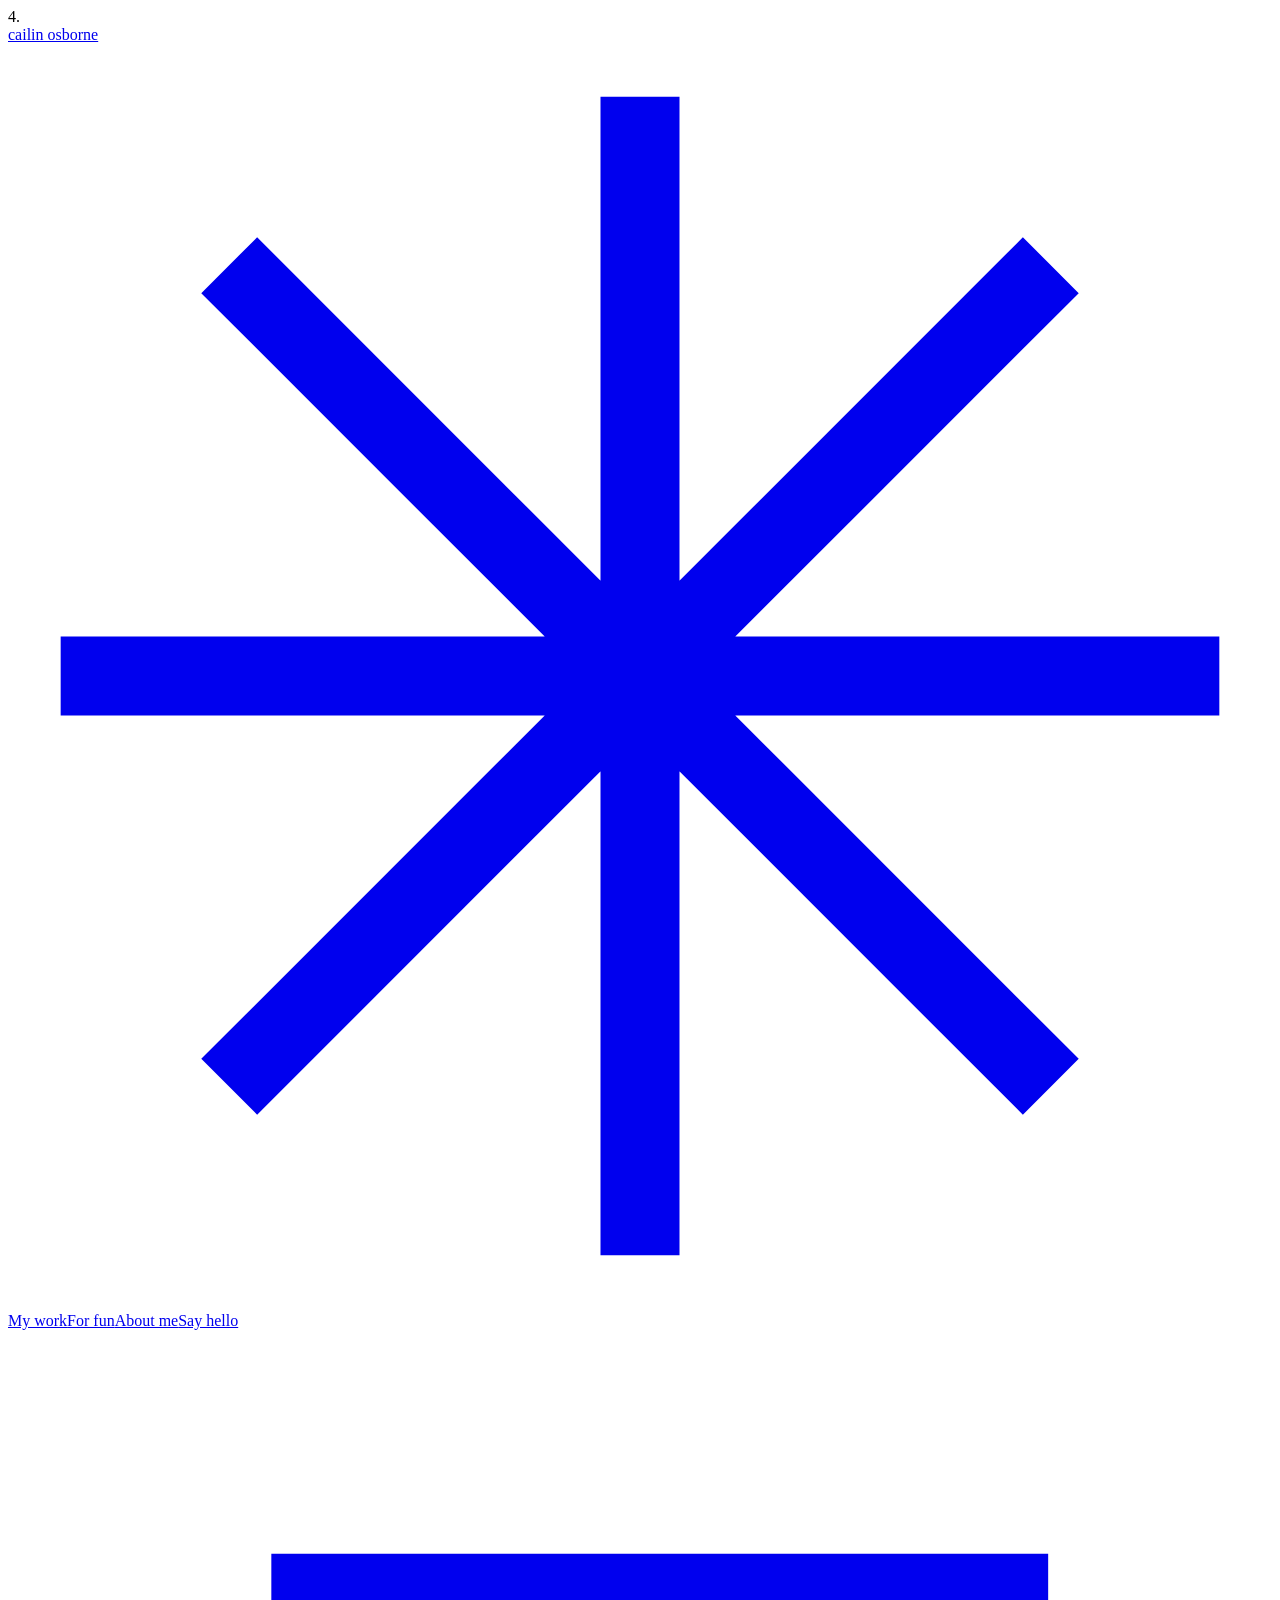
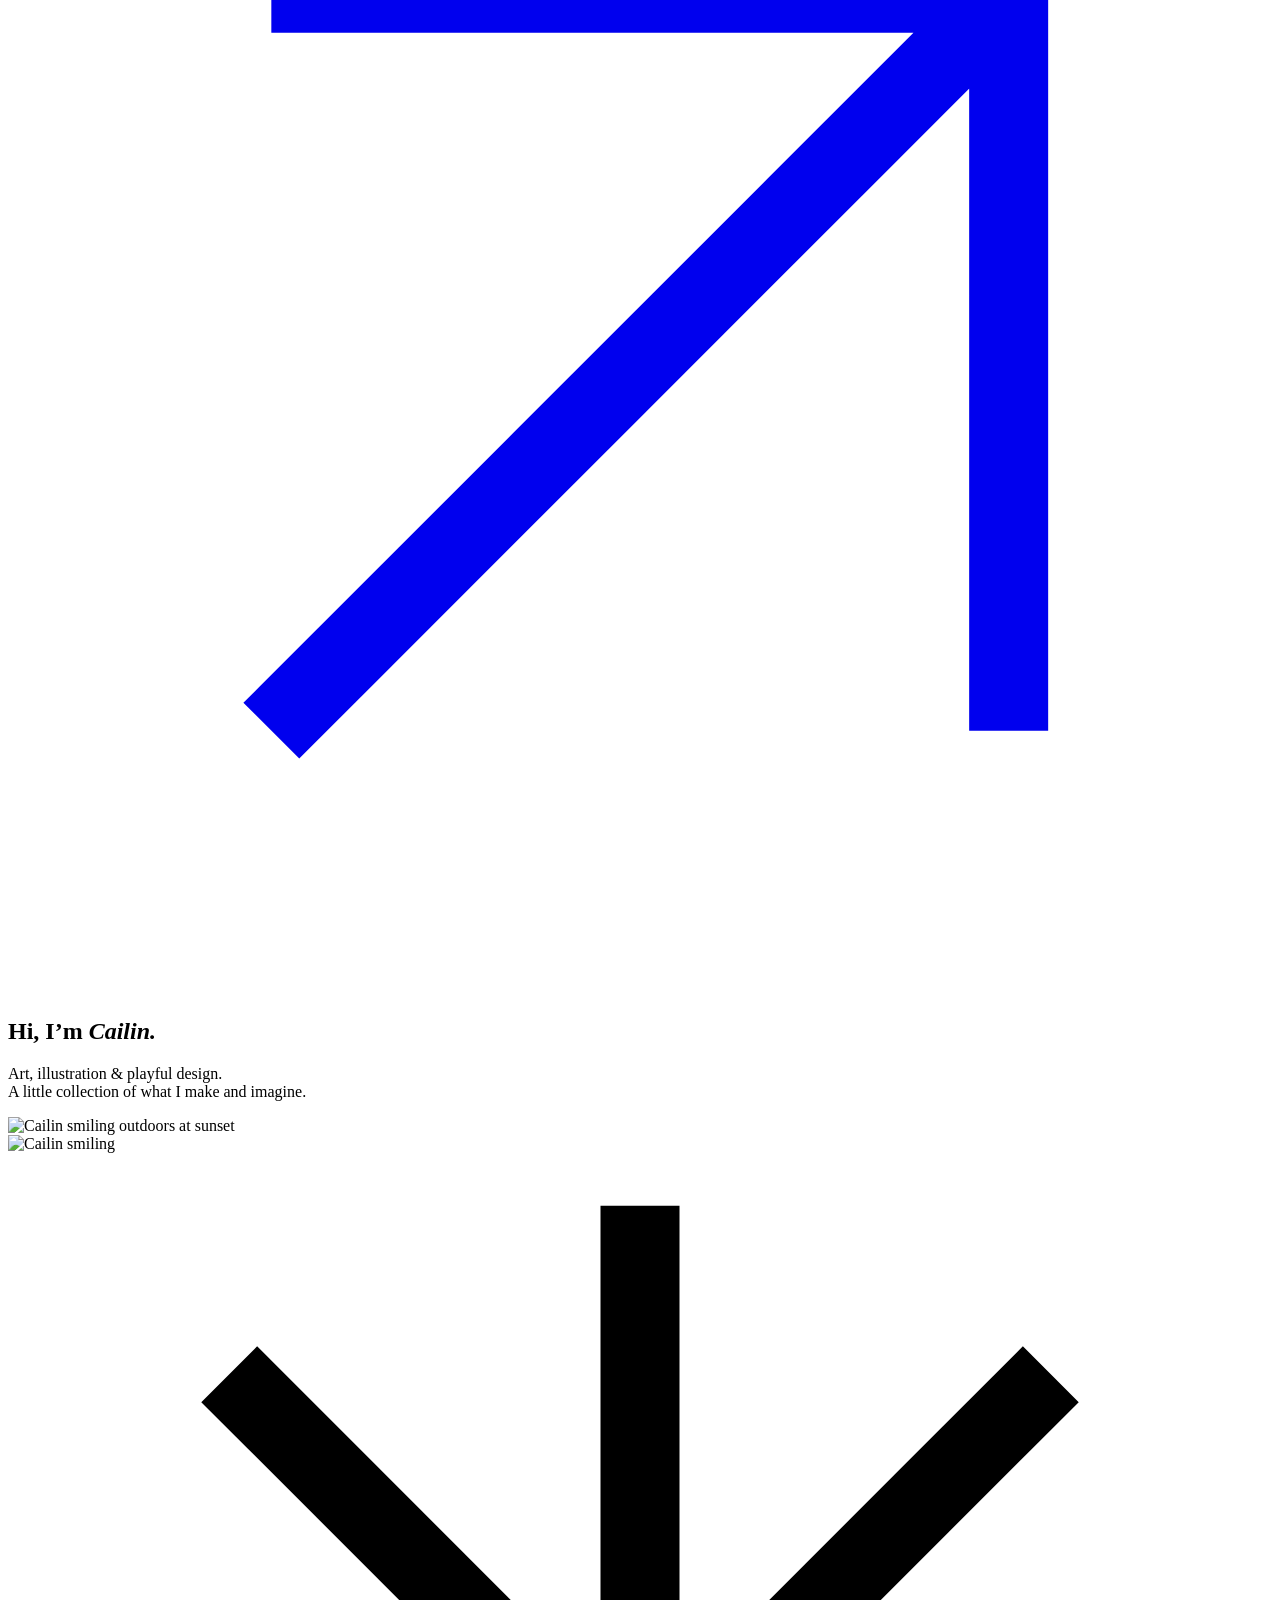
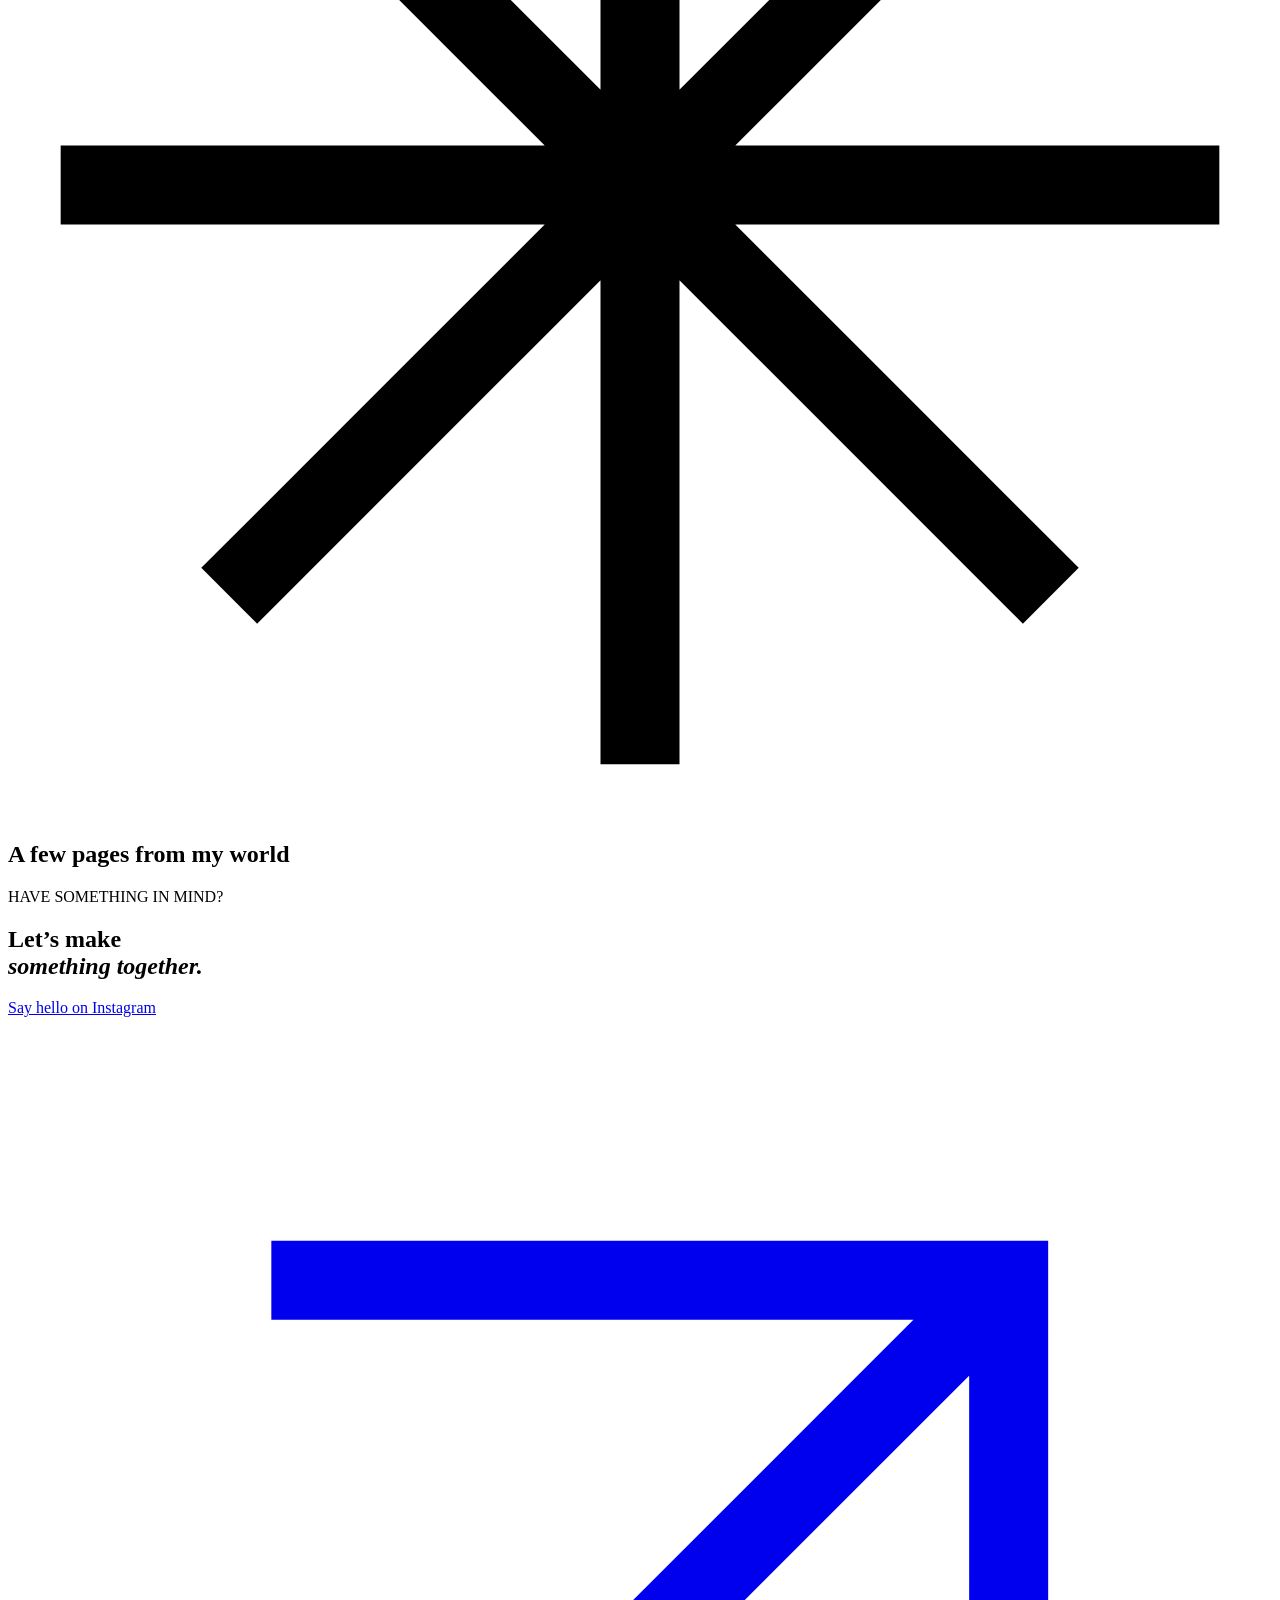
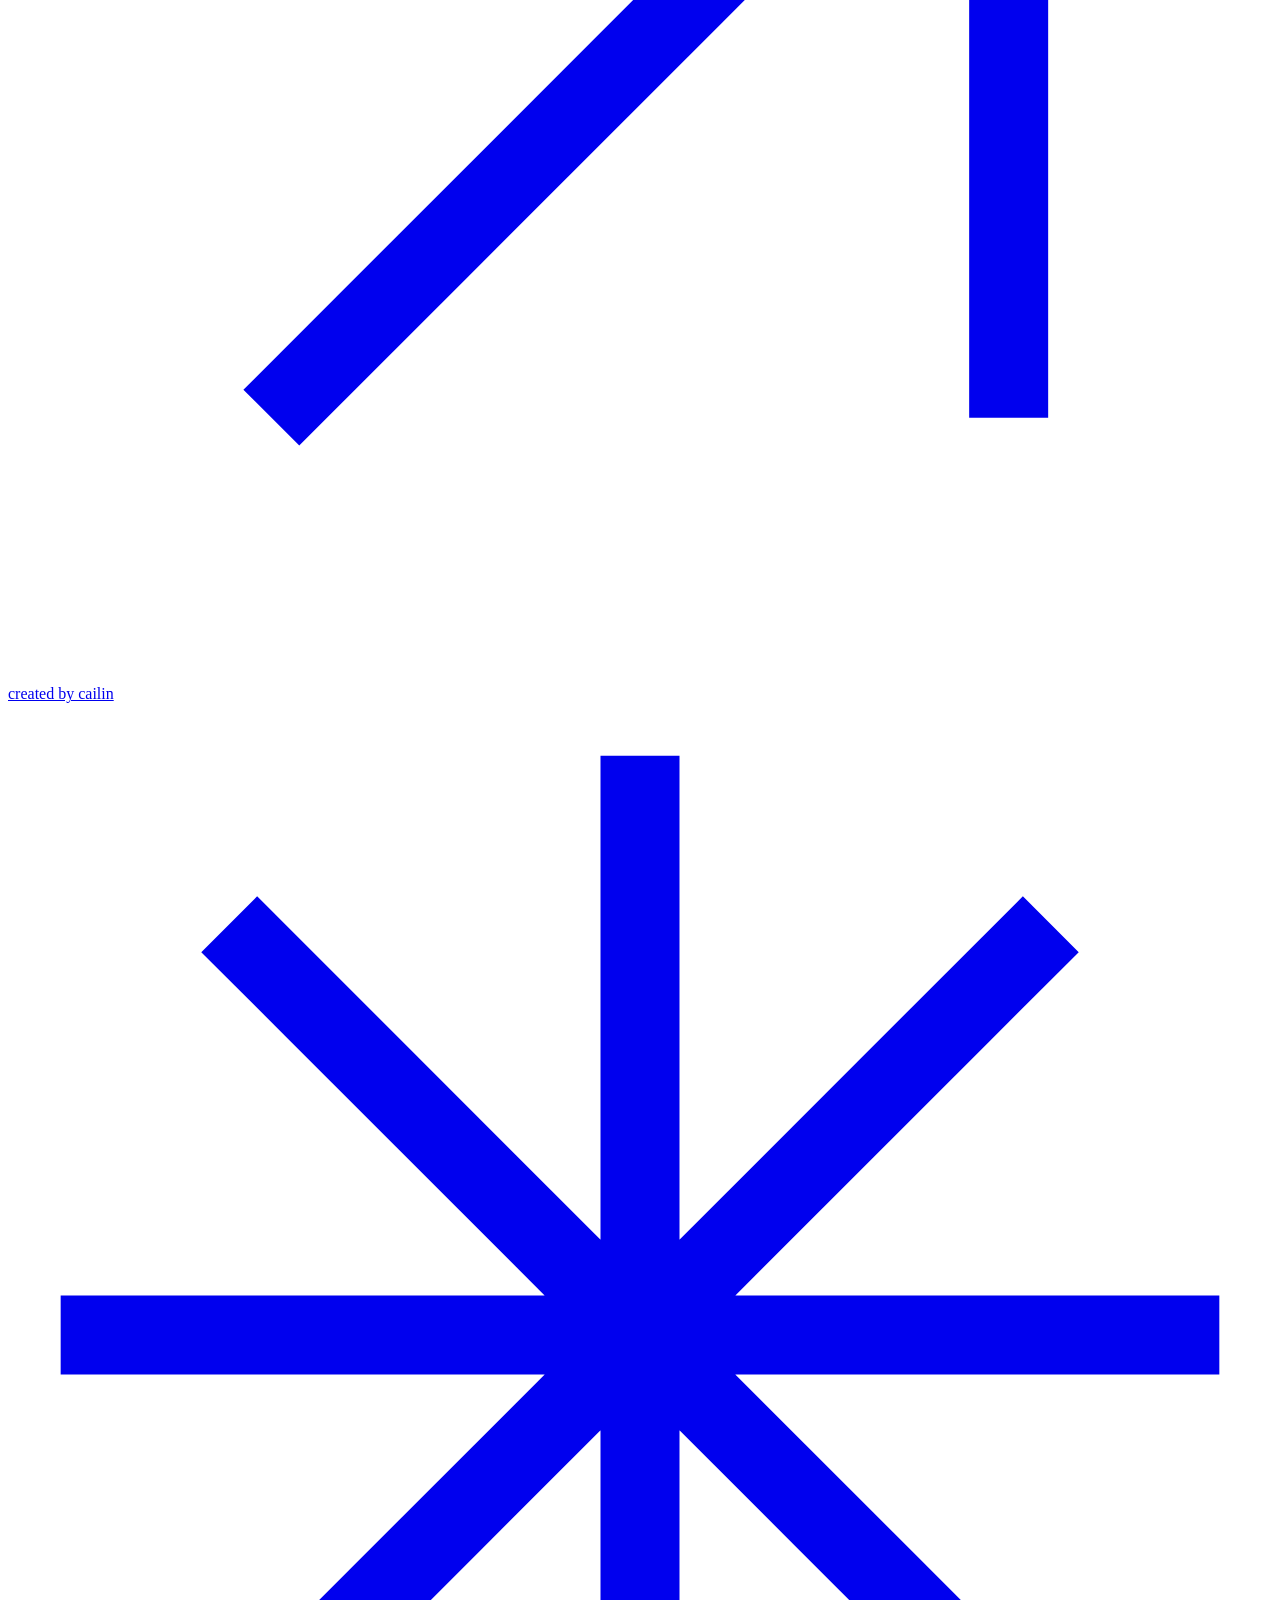
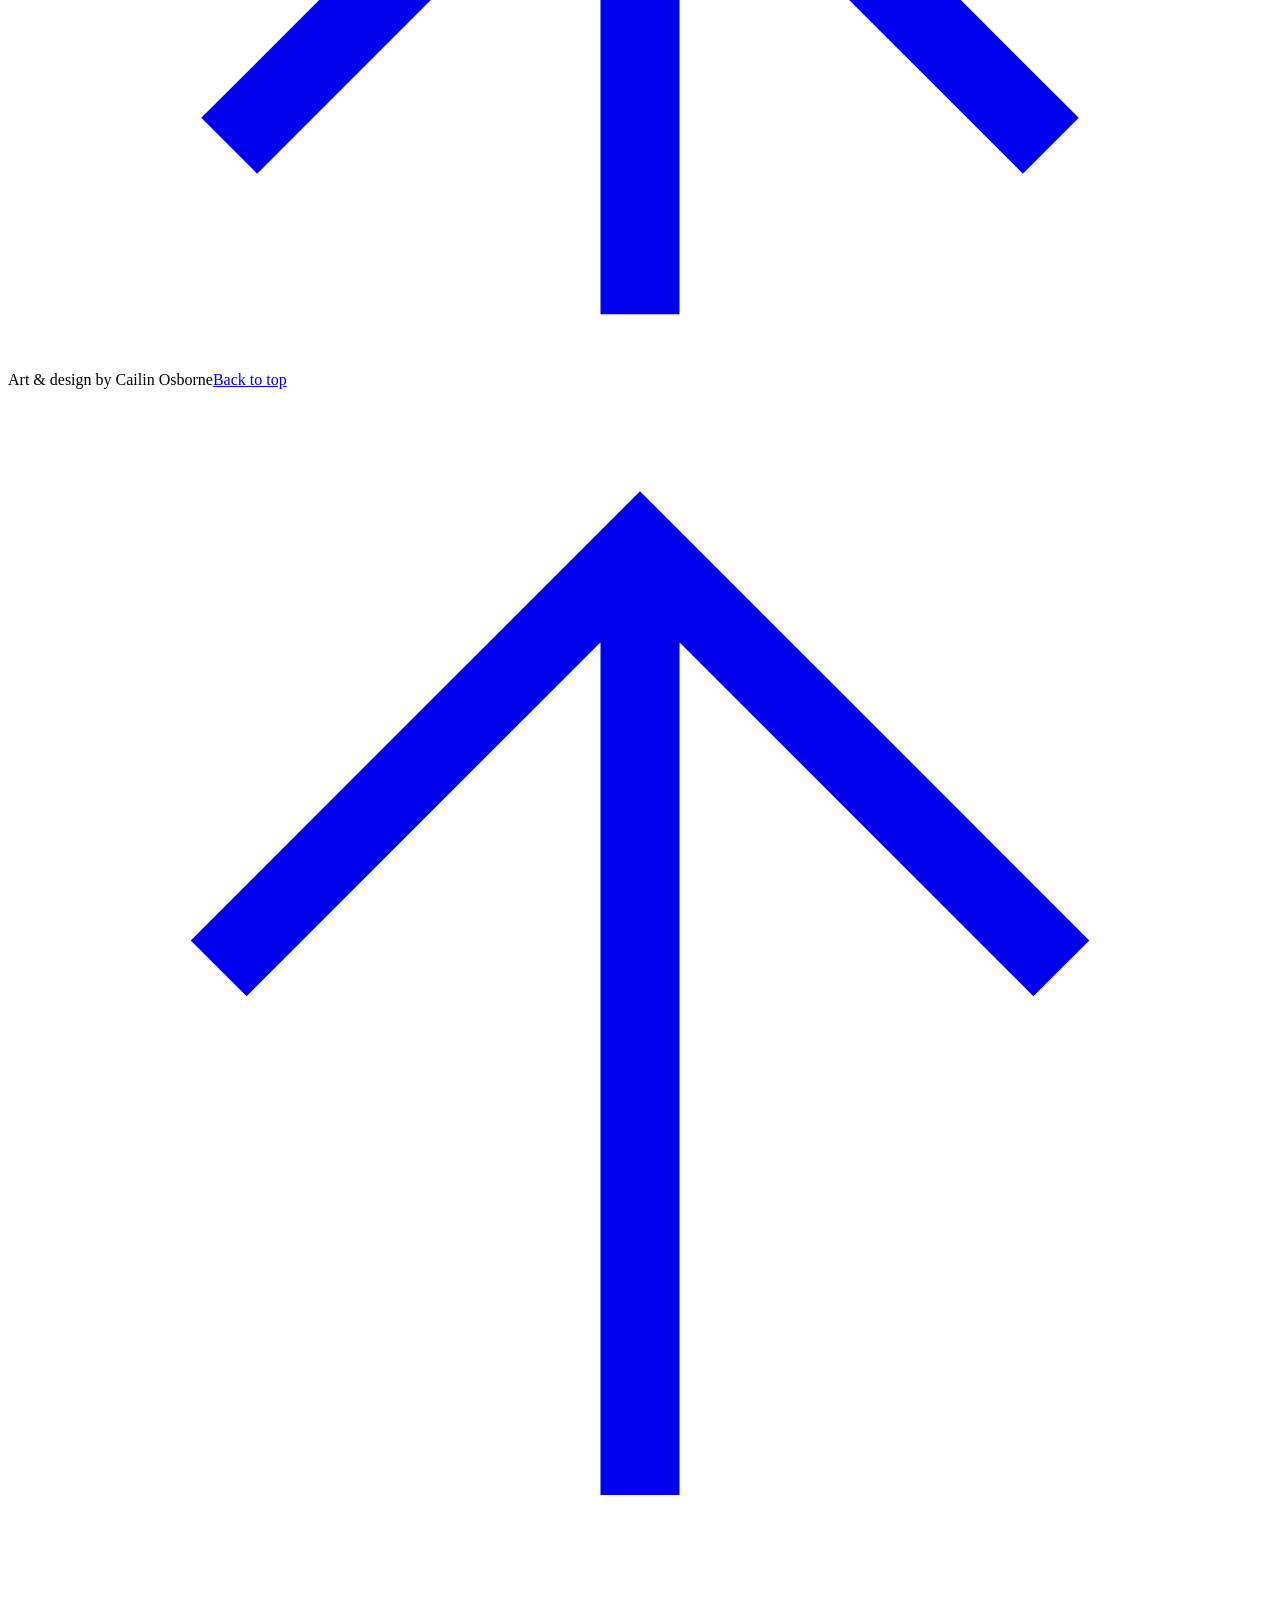
==== commit 868469e5: "Update index.html" ====
--- a/index.html
+++ b/index.html
@@ -1 +1,2 @@
-<!doctype html><html lang="en"><head><meta charset="UTF-8"><meta name="viewport" content="width=device-width, initial-scale=1"><meta name="description" content="A colorful collection of art, illustration, and design by Cailin Osborne."><title>Created by Cailin — Art & Design</title><link rel="stylesheet" href="style.css"></head><body><header><a class="brand" href="#">cailin osborne<span class="name-star" aria-hidden="true"><svg class="drawn-symbol" viewBox="0 0 24 24" fill="none" stroke="currentColor" stroke-width="1.5" aria-hidden="true" focusable="false"><path d="M12 1v22M1 12h22M4.2 4.2l15.6 15.6M4.2 19.8L19.8 4.2"/></svg></span></a><nav aria-label="Main navigation"><a href="#work">My work</a><a href="for-fun.html">For fun</a><a href="about.html">About me</a><a href="https://www.instagram.com/createdbycailin_/" target="_blank" rel="noopener">Say hello <svg class="drawn-symbol" viewBox="0 0 24 24" fill="none" stroke="currentColor" stroke-width="1.5" aria-hidden="true" focusable="false"><path d="M5 19L19 5M5 5h14v14"/></svg></a></nav></header><main><section class="hero journal-hero"><div class="intro"><h1>Hi, I’m <em>Cailin.</em></h1><p class="welcome">Art, illustration & playful design.<br>A little collection of what I make and imagine.</p></div><div class="collage portrait-collage" aria-label="Two photographs of Cailin Osborne"><div class="paper back"><span class="tape"></span><img class="outdoor-portrait" src="assets/cailin-outdoors.jpg" alt="Cailin smiling outdoors at sunset"></div><div class="paper front"><span class="tape"></span><div class="portrait-photo-crop"><img class="main-portrait" src="assets/cailin-portrait.jpg" alt="Cailin smiling"></div></div><span class="flower" aria-hidden="true"><svg class="drawn-symbol" viewBox="0 0 24 24" fill="none" stroke="currentColor" stroke-width="1.5" aria-hidden="true" focusable="false"><path d="M12 1v22M1 12h22M4.2 4.2l15.6 15.6M4.2 19.8L19.8 4.2"/></svg></span></div></section><section id="work" class="work"><div class="section-top"><div><h2>A few pages from my world</h2></div></div><div id="gallery" class="gallery"></div></section><section class="contact"><p class="eyebrow">HAVE SOMETHING IN MIND?</p><h2>Let’s make<br><em>something together.</em></h2><a class="cta" href="https://www.instagram.com/createdbycailin_/" target="_blank" rel="noopener">Say hello on Instagram <svg class="drawn-symbol" viewBox="0 0 24 24" fill="none" stroke="currentColor" stroke-width="1.5" aria-hidden="true" focusable="false"><path d="M5 19L19 5M5 5h14v14"/></svg></a></section></main><footer><a class="brand" href="#">created by cailin <svg class="drawn-symbol" viewBox="0 0 24 24" fill="none" stroke="currentColor" stroke-width="1.5" aria-hidden="true" focusable="false"><path d="M12 1v22M1 12h22M4.2 4.2l15.6 15.6M4.2 19.8L19.8 4.2"/></svg></a><span>Art & design by Cailin Osborne</span><a href="#">Back to top <svg class="drawn-symbol" viewBox="0 0 24 24" fill="none" stroke="currentColor" stroke-width="1.5" aria-hidden="true" focusable="false"><path d="M12 21V3M4 11l8-8 8 8"/></svg></a></footer><dialog id="viewer"><button class="close" aria-label="Close artwork">✕</button><div class="detail"><div id="detailMedia"></div><div><p id="detailCategory" class="eyebrow"></p><h2 id="detailTitle"></h2><p id="detailDescription"></p><div class="viewer-nav"><button id="prev" aria-label="Previous artwork"><svg class="drawn-symbol" viewBox="0 0 24 24" fill="none" stroke="currentColor" stroke-width="1.5" aria-hidden="true" focusable="false"><path d="M21 12H3M11 4l-8 8 8 8"/></svg> Previous</button><button id="next" aria-label="Next artwork">Next <svg class="drawn-symbol" viewBox="0 0 24 24" fill="none" stroke="currentColor" stroke-width="1.5" aria-hidden="true" focusable="false"><path d="M3 12h18M13 4l8 8-8 8"/></svg></button></div></div></div></dialog><script src="app.js"></script></body></html>
+<!doctype html><html lang="en"><head><base href="/cailin-osborne-s-portfolio/cailin-portfolio/">
+4.<meta charset="UTF-8"><meta name="viewport" content="width=device-width, initial-scale=1"><meta name="description" content="A colorful collection of art, illustration, and design by Cailin Osborne."><title>Created by Cailin — Art & Design</title><link rel="stylesheet" href="style.css"></head><body><header><a class="brand" href="#">cailin osborne<span class="name-star" aria-hidden="true"><svg class="drawn-symbol" viewBox="0 0 24 24" fill="none" stroke="currentColor" stroke-width="1.5" aria-hidden="true" focusable="false"><path d="M12 1v22M1 12h22M4.2 4.2l15.6 15.6M4.2 19.8L19.8 4.2"/></svg></span></a><nav aria-label="Main navigation"><a href="#work">My work</a><a href="for-fun.html">For fun</a><a href="about.html">About me</a><a href="https://www.instagram.com/createdbycailin_/" target="_blank" rel="noopener">Say hello <svg class="drawn-symbol" viewBox="0 0 24 24" fill="none" stroke="currentColor" stroke-width="1.5" aria-hidden="true" focusable="false"><path d="M5 19L19 5M5 5h14v14"/></svg></a></nav></header><main><section class="hero journal-hero"><div class="intro"><h1>Hi, I’m <em>Cailin.</em></h1><p class="welcome">Art, illustration & playful design.<br>A little collection of what I make and imagine.</p></div><div class="collage portrait-collage" aria-label="Two photographs of Cailin Osborne"><div class="paper back"><span class="tape"></span><img class="outdoor-portrait" src="assets/cailin-outdoors.jpg" alt="Cailin smiling outdoors at sunset"></div><div class="paper front"><span class="tape"></span><div class="portrait-photo-crop"><img class="main-portrait" src="assets/cailin-portrait.jpg" alt="Cailin smiling"></div></div><span class="flower" aria-hidden="true"><svg class="drawn-symbol" viewBox="0 0 24 24" fill="none" stroke="currentColor" stroke-width="1.5" aria-hidden="true" focusable="false"><path d="M12 1v22M1 12h22M4.2 4.2l15.6 15.6M4.2 19.8L19.8 4.2"/></svg></span></div></section><section id="work" class="work"><div class="section-top"><div><h2>A few pages from my world</h2></div></div><div id="gallery" class="gallery"></div></section><section class="contact"><p class="eyebrow">HAVE SOMETHING IN MIND?</p><h2>Let’s make<br><em>something together.</em></h2><a class="cta" href="https://www.instagram.com/createdbycailin_/" target="_blank" rel="noopener">Say hello on Instagram <svg class="drawn-symbol" viewBox="0 0 24 24" fill="none" stroke="currentColor" stroke-width="1.5" aria-hidden="true" focusable="false"><path d="M5 19L19 5M5 5h14v14"/></svg></a></section></main><footer><a class="brand" href="#">created by cailin <svg class="drawn-symbol" viewBox="0 0 24 24" fill="none" stroke="currentColor" stroke-width="1.5" aria-hidden="true" focusable="false"><path d="M12 1v22M1 12h22M4.2 4.2l15.6 15.6M4.2 19.8L19.8 4.2"/></svg></a><span>Art & design by Cailin Osborne</span><a href="#">Back to top <svg class="drawn-symbol" viewBox="0 0 24 24" fill="none" stroke="currentColor" stroke-width="1.5" aria-hidden="true" focusable="false"><path d="M12 21V3M4 11l8-8 8 8"/></svg></a></footer><dialog id="viewer"><button class="close" aria-label="Close artwork">✕</button><div class="detail"><div id="detailMedia"></div><div><p id="detailCategory" class="eyebrow"></p><h2 id="detailTitle"></h2><p id="detailDescription"></p><div class="viewer-nav"><button id="prev" aria-label="Previous artwork"><svg class="drawn-symbol" viewBox="0 0 24 24" fill="none" stroke="currentColor" stroke-width="1.5" aria-hidden="true" focusable="false"><path d="M21 12H3M11 4l-8 8 8 8"/></svg> Previous</button><button id="next" aria-label="Next artwork">Next <svg class="drawn-symbol" viewBox="0 0 24 24" fill="none" stroke="currentColor" stroke-width="1.5" aria-hidden="true" focusable="false"><path d="M3 12h18M13 4l8 8-8 8"/></svg></button></div></div></div></dialog><script src="app.js"></script></body></html>
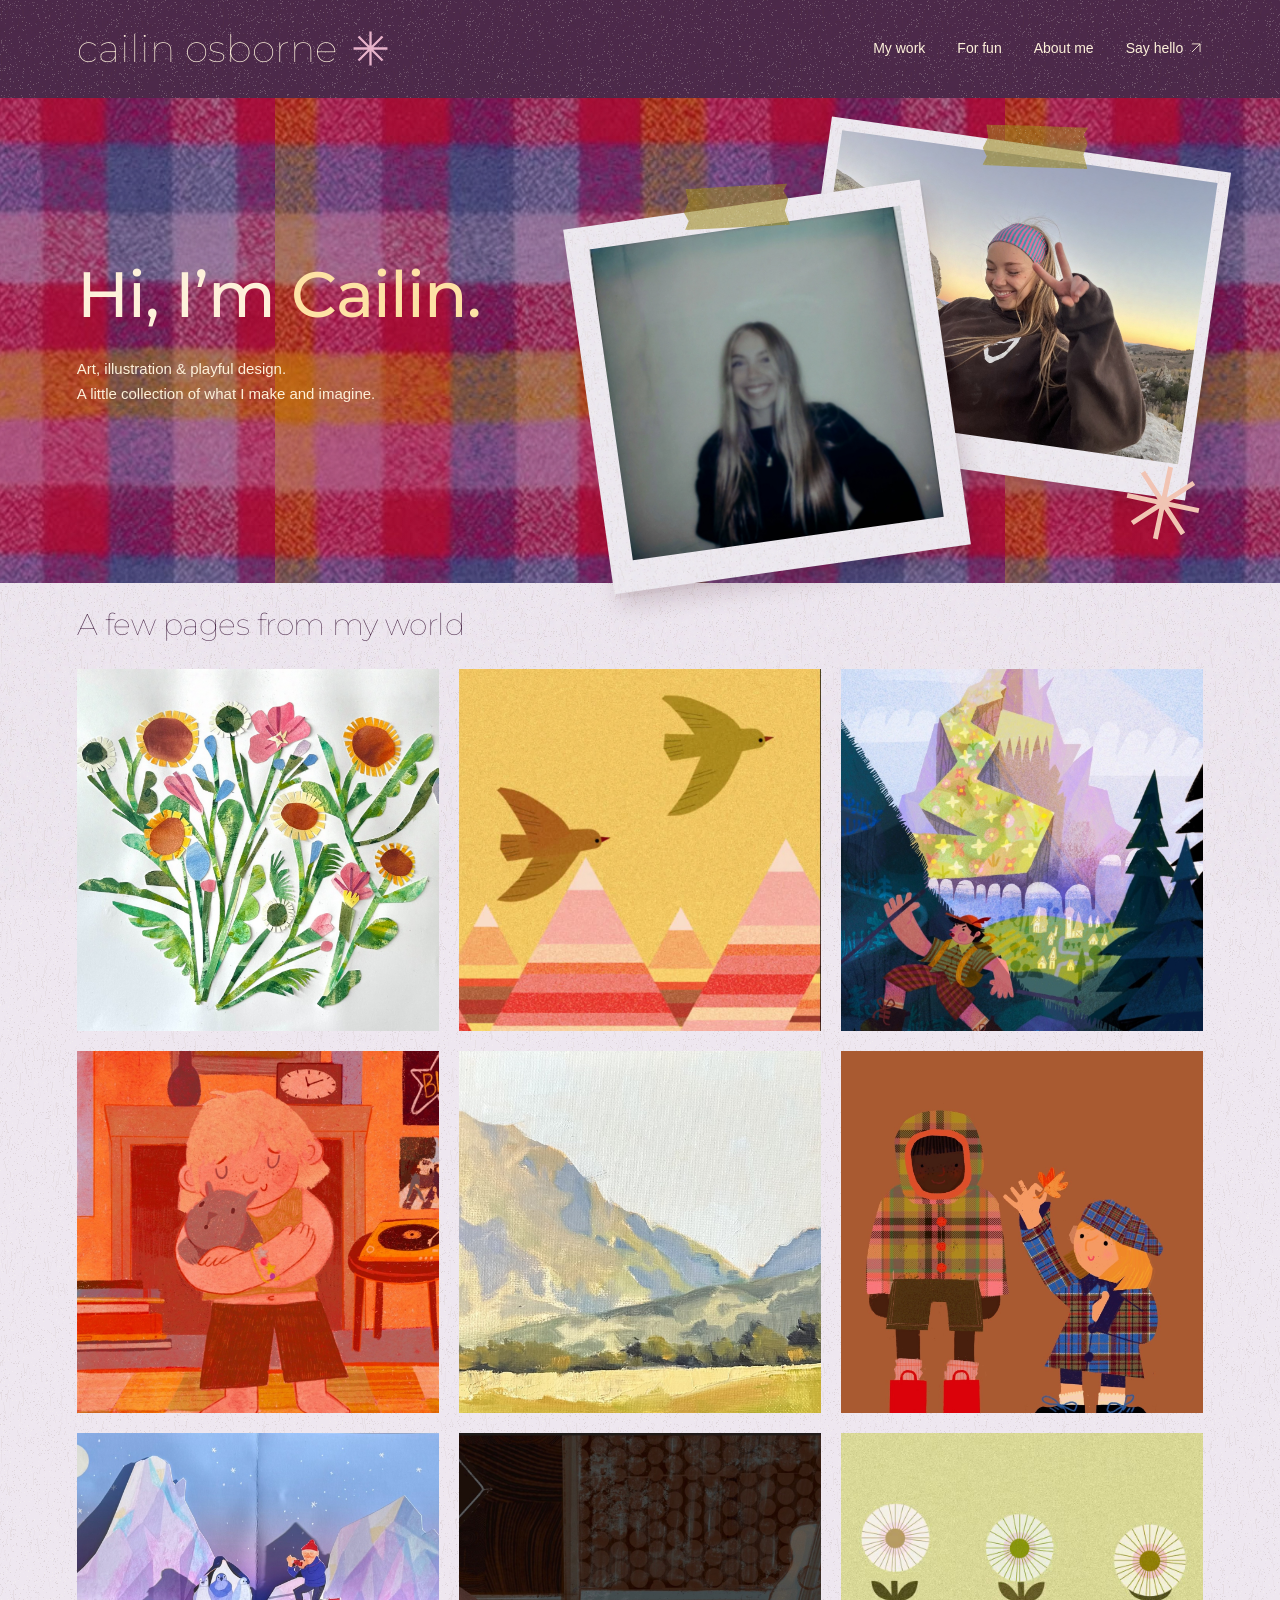
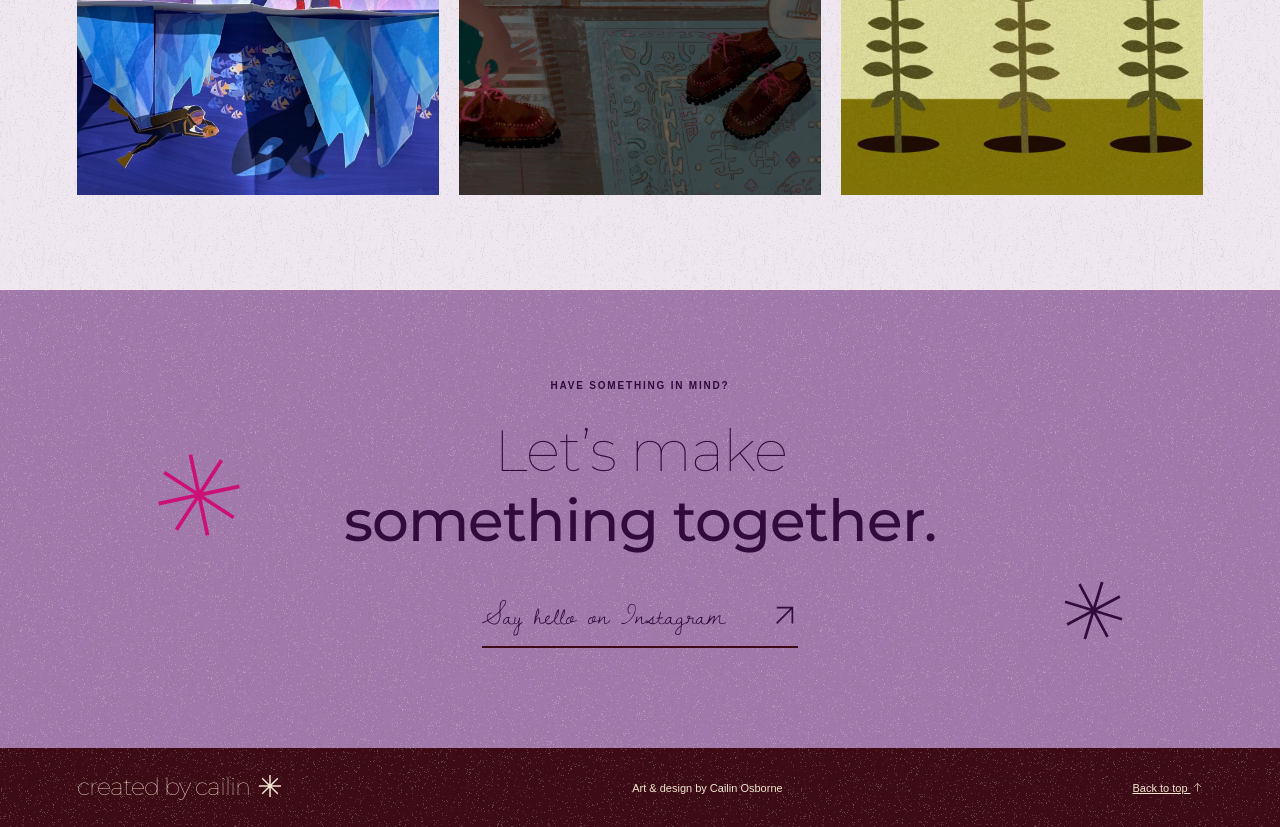
==== commit a74ab4d1: "Add files via upload" ====
--- a/index.html
+++ b/index.html
@@ -1,2 +1 @@
-<!doctype html><html lang="en"><head><base href="/cailin-osborne-s-portfolio/cailin-portfolio/">
-4.<meta charset="UTF-8"><meta name="viewport" content="width=device-width, initial-scale=1"><meta name="description" content="A colorful collection of art, illustration, and design by Cailin Osborne."><title>Created by Cailin — Art & Design</title><link rel="stylesheet" href="style.css"></head><body><header><a class="brand" href="#">cailin osborne<span class="name-star" aria-hidden="true"><svg class="drawn-symbol" viewBox="0 0 24 24" fill="none" stroke="currentColor" stroke-width="1.5" aria-hidden="true" focusable="false"><path d="M12 1v22M1 12h22M4.2 4.2l15.6 15.6M4.2 19.8L19.8 4.2"/></svg></span></a><nav aria-label="Main navigation"><a href="#work">My work</a><a href="for-fun.html">For fun</a><a href="about.html">About me</a><a href="https://www.instagram.com/createdbycailin_/" target="_blank" rel="noopener">Say hello <svg class="drawn-symbol" viewBox="0 0 24 24" fill="none" stroke="currentColor" stroke-width="1.5" aria-hidden="true" focusable="false"><path d="M5 19L19 5M5 5h14v14"/></svg></a></nav></header><main><section class="hero journal-hero"><div class="intro"><h1>Hi, I’m <em>Cailin.</em></h1><p class="welcome">Art, illustration & playful design.<br>A little collection of what I make and imagine.</p></div><div class="collage portrait-collage" aria-label="Two photographs of Cailin Osborne"><div class="paper back"><span class="tape"></span><img class="outdoor-portrait" src="assets/cailin-outdoors.jpg" alt="Cailin smiling outdoors at sunset"></div><div class="paper front"><span class="tape"></span><div class="portrait-photo-crop"><img class="main-portrait" src="assets/cailin-portrait.jpg" alt="Cailin smiling"></div></div><span class="flower" aria-hidden="true"><svg class="drawn-symbol" viewBox="0 0 24 24" fill="none" stroke="currentColor" stroke-width="1.5" aria-hidden="true" focusable="false"><path d="M12 1v22M1 12h22M4.2 4.2l15.6 15.6M4.2 19.8L19.8 4.2"/></svg></span></div></section><section id="work" class="work"><div class="section-top"><div><h2>A few pages from my world</h2></div></div><div id="gallery" class="gallery"></div></section><section class="contact"><p class="eyebrow">HAVE SOMETHING IN MIND?</p><h2>Let’s make<br><em>something together.</em></h2><a class="cta" href="https://www.instagram.com/createdbycailin_/" target="_blank" rel="noopener">Say hello on Instagram <svg class="drawn-symbol" viewBox="0 0 24 24" fill="none" stroke="currentColor" stroke-width="1.5" aria-hidden="true" focusable="false"><path d="M5 19L19 5M5 5h14v14"/></svg></a></section></main><footer><a class="brand" href="#">created by cailin <svg class="drawn-symbol" viewBox="0 0 24 24" fill="none" stroke="currentColor" stroke-width="1.5" aria-hidden="true" focusable="false"><path d="M12 1v22M1 12h22M4.2 4.2l15.6 15.6M4.2 19.8L19.8 4.2"/></svg></a><span>Art & design by Cailin Osborne</span><a href="#">Back to top <svg class="drawn-symbol" viewBox="0 0 24 24" fill="none" stroke="currentColor" stroke-width="1.5" aria-hidden="true" focusable="false"><path d="M12 21V3M4 11l8-8 8 8"/></svg></a></footer><dialog id="viewer"><button class="close" aria-label="Close artwork">✕</button><div class="detail"><div id="detailMedia"></div><div><p id="detailCategory" class="eyebrow"></p><h2 id="detailTitle"></h2><p id="detailDescription"></p><div class="viewer-nav"><button id="prev" aria-label="Previous artwork"><svg class="drawn-symbol" viewBox="0 0 24 24" fill="none" stroke="currentColor" stroke-width="1.5" aria-hidden="true" focusable="false"><path d="M21 12H3M11 4l-8 8 8 8"/></svg> Previous</button><button id="next" aria-label="Next artwork">Next <svg class="drawn-symbol" viewBox="0 0 24 24" fill="none" stroke="currentColor" stroke-width="1.5" aria-hidden="true" focusable="false"><path d="M3 12h18M13 4l8 8-8 8"/></svg></button></div></div></div></dialog><script src="app.js"></script></body></html>
+<!doctype html><html lang="en"><head><meta charset="UTF-8"><meta name="viewport" content="width=device-width, initial-scale=1"><meta name="description" content="A colorful collection of art, illustration, and design by Cailin Osborne."><title>Created by Cailin — Art & Design</title><link rel="stylesheet" href="style.css"></head><body><header><a class="brand" href="#">cailin osborne<span class="name-star" aria-hidden="true"><svg class="drawn-symbol" viewBox="0 0 24 24" fill="none" stroke="currentColor" stroke-width="1.5" aria-hidden="true" focusable="false"><path d="M12 1v22M1 12h22M4.2 4.2l15.6 15.6M4.2 19.8L19.8 4.2"/></svg></span></a><nav aria-label="Main navigation"><a href="#work">My work</a><a href="for-fun.html">For fun</a><a href="about.html">About me</a><a href="https://www.instagram.com/createdbycailin_/" target="_blank" rel="noopener">Say hello <svg class="drawn-symbol" viewBox="0 0 24 24" fill="none" stroke="currentColor" stroke-width="1.5" aria-hidden="true" focusable="false"><path d="M5 19L19 5M5 5h14v14"/></svg></a></nav></header><main><section class="hero journal-hero"><div class="intro"><h1>Hi, I’m <em>Cailin.</em></h1><p class="welcome">Art, illustration & playful design.<br>A little collection of what I make and imagine.</p></div><div class="collage portrait-collage" aria-label="Two photographs of Cailin Osborne"><div class="paper back"><span class="tape"></span><img class="outdoor-portrait" src="cailin-portfolio/assets/cailin-outdoors.jpg" alt="Cailin smiling outdoors at sunset"></div><div class="paper front"><span class="tape"></span><div class="portrait-photo-crop"><img class="main-portrait" src="cailin-portfolio/assets/cailin-portrait.jpg" alt="Cailin smiling"></div></div><span class="flower" aria-hidden="true"><svg class="drawn-symbol" viewBox="0 0 24 24" fill="none" stroke="currentColor" stroke-width="1.5" aria-hidden="true" focusable="false"><path d="M12 1v22M1 12h22M4.2 4.2l15.6 15.6M4.2 19.8L19.8 4.2"/></svg></span></div></section><section id="work" class="work"><div class="section-top"><div><h2>A few pages from my world</h2></div></div><div id="gallery" class="gallery"></div></section><section class="contact"><p class="eyebrow">HAVE SOMETHING IN MIND?</p><h2>Let’s make<br><em>something together.</em></h2><a class="cta" href="https://www.instagram.com/createdbycailin_/" target="_blank" rel="noopener">Say hello on Instagram <svg class="drawn-symbol" viewBox="0 0 24 24" fill="none" stroke="currentColor" stroke-width="1.5" aria-hidden="true" focusable="false"><path d="M5 19L19 5M5 5h14v14"/></svg></a></section></main><footer><a class="brand" href="#">created by cailin <svg class="drawn-symbol" viewBox="0 0 24 24" fill="none" stroke="currentColor" stroke-width="1.5" aria-hidden="true" focusable="false"><path d="M12 1v22M1 12h22M4.2 4.2l15.6 15.6M4.2 19.8L19.8 4.2"/></svg></a><span>Art & design by Cailin Osborne</span><a href="#">Back to top <svg class="drawn-symbol" viewBox="0 0 24 24" fill="none" stroke="currentColor" stroke-width="1.5" aria-hidden="true" focusable="false"><path d="M12 21V3M4 11l8-8 8 8"/></svg></a></footer><dialog id="viewer"><button class="close" aria-label="Close artwork">✕</button><div class="detail"><div id="detailMedia"></div><div><p id="detailCategory" class="eyebrow"></p><h2 id="detailTitle"></h2><p id="detailDescription"></p><div class="viewer-nav"><button id="prev" aria-label="Previous artwork"><svg class="drawn-symbol" viewBox="0 0 24 24" fill="none" stroke="currentColor" stroke-width="1.5" aria-hidden="true" focusable="false"><path d="M21 12H3M11 4l-8 8 8 8"/></svg> Previous</button><button id="next" aria-label="Next artwork">Next <svg class="drawn-symbol" viewBox="0 0 24 24" fill="none" stroke="currentColor" stroke-width="1.5" aria-hidden="true" focusable="false"><path d="M3 12h18M13 4l8 8-8 8"/></svg></button></div></div></div></dialog><script src="app.js"></script></body></html>
--- a/style.css
+++ b/style.css
@@ -1,23 +1,23 @@
 :root{--cream:#f6f1e6;--ink:#492531;--orange:#b64d2d;--olive:#686c3b;--pink:#dbb6bb}*{box-sizing:border-box}html{scroll-behavior:smooth;scroll-padding-top:30px}body{margin:0;background:var(--cream);color:var(--ink);font-family:Arial,Helvetica,sans-serif;font-size:16px}body:before{content:'';position:fixed;inset:0;opacity:.065;pointer-events:none;z-index:10;background-image:url("data:image/svg+xml,%3Csvg viewBox='0 0 180 180' xmlns='http://www.w3.org/2000/svg'%3E%3Cfilter id='n'%3E%3CfeTurbulence type='fractalNoise' baseFrequency='.85' numOctaves='3' stitchTiles='stitch'/%3E%3C/filter%3E%3Cpath fill='%23000' filter='url(%23n)' opacity='.5' d='M0 0h180v180H0z'/%3E%3C/svg%3E")}a{color:inherit}button{font:inherit;cursor:pointer}a,button{-webkit-tap-highlight-color:transparent}a:focus-visible,button:focus-visible{outline:3px solid var(--orange);outline-offset:6px}header{max-width:1440px;margin:auto;padding:26px 6%;display:flex;align-items:center;justify-content:space-between;border-bottom:1px solid #49253130}.brand{font-family:Georgia,serif;font-size:34px;font-weight:bold;font-style:italic;text-decoration:none;letter-spacing:-2px}.brand span{color:var(--orange);padding-left:5px}nav{display:flex;gap:32px}nav a{font-size:13px;text-decoration:none;border-bottom:1px solid transparent;padding:8px 0}nav a:hover{border-color:var(--ink)}.hero{max-width:1440px;margin:auto;padding:85px 6% 100px;display:grid;grid-template-columns:1.15fr 1fr;align-items:center;gap:30px}.eyebrow{font-size:10px;letter-spacing:2.3px;font-weight:700;margin:0 0 25px}h1,h2{font-family:Georgia,'Times New Roman',serif;font-weight:normal;letter-spacing:-3px;line-height:1.03;margin:0}h1{font-size:clamp(48px,5.6vw,83px)}em{font-weight:normal;color:var(--orange)}.welcome{line-height:1.65;font-size:15px;margin:27px 0}.cta{display:inline-flex;gap:40px;align-items:center;text-decoration:none;border-bottom:1px solid;padding:9px 0;font-size:14px;font-weight:bold}.cta span{font-size:24px}.handnote{display:block;font-family:Georgia,serif;font-style:italic;font-size:14px;margin:25px 0 0 110px;transform:rotate(-5deg);color:var(--olive)}.collage{height:470px;position:relative}.paper{position:absolute;background:#fffdf5;padding:14px;box-shadow:3px 9px 20px #49253120;transition:transform .45s}.paper img{display:block;width:100%;height:100%;object-fit:cover}.back{width:57%;height:330px;right:-2%;top:0;transform:rotate(9deg)}.front{width:65%;height:350px;left:1%;top:90px;transform:rotate(-8deg);padding-bottom:44px}.front img{object-fit:contain}.collage:hover .front{transform:rotate(-4deg) translateY(-6px)}.collage:hover .back{transform:rotate(12deg) translateY(-4px)}.tape{width:95px;height:30px;position:absolute;top:-14px;left:34%;background:#c6b99599;transform:rotate(4deg)}.caption{display:block;text-align:center;font-family:Georgia,serif;font-style:italic;font-size:13px;padding-top:13px}.flower{position:absolute;right:0;bottom:8px;font-size:125px;color:var(--orange);line-height:1;transform:rotate(12deg)}.scribble{position:absolute;top:5px;left:5px;font-family:Georgia,serif;font-style:italic;font-size:20px;transform:rotate(-10deg)}.work{padding:65px 6% 95px;max-width:1440px;margin:auto;border-top:1px solid #49253140}.section-top{display:flex;justify-content:space-between;align-items:end}.section-top .eyebrow{margin-bottom:15px}h2{font-size:60px}.smallstar{color:var(--olive);font-size:40px;display:inline-block;vertical-align:top;margin-left:22px}.section-top>p{font-family:Georgia,serif;font-style:italic;line-height:1.5;font-size:16px;margin:0 0 5px}.filters{display:flex;gap:9px;flex-wrap:wrap;margin:33px 0}.filters button{border:1px solid #49253140;border-radius:30px;background:transparent;padding:9px 18px;font-size:12px;color:var(--ink)}.filters .active,.filters button:hover{background:var(--ink);color:var(--cream)}.gallery{display:grid;grid-template-columns:repeat(2,minmax(0,1fr));gap:45px 32px}.art-card{border:0;text-align:left;background:none;padding:0;color:var(--ink)}.art-image{height:430px;padding:30px;background:#e9d9d6;overflow:hidden;position:relative}.art-card:nth-child(3n+2) .art-image{background:#dddcc8}.art-card:nth-child(3n) .art-image{background:#e7c7a8}.art-image img{width:100%;height:100%;object-fit:contain;transition:transform .4s;filter:drop-shadow(0 5px 7px #49253118)}.art-card:hover img{transform:scale(1.035) rotate(-1deg)}.view-icon{position:absolute;bottom:16px;right:16px;background:var(--cream);border-radius:50%;width:37px;height:37px;display:grid;place-items:center;font-size:22px;transition:transform .3s}.art-card:hover .view-icon{transform:rotate(45deg)}.art-label{display:flex;justify-content:space-between;align-items:center;gap:12px;padding-top:16px}.art-label h3{font-family:Georgia,serif;font-weight:normal;font-size:24px;margin:0}.art-label p{font-size:10px;text-transform:uppercase;letter-spacing:1px}.about{background:#e1dfcc;position:relative;display:grid;grid-template-columns:1fr 1fr;gap:50px;padding:85px max(6%,calc((100vw - 1267px)/2));overflow:hidden}.about .eyebrow{margin-bottom:20px}.about-copy{max-width:440px;line-height:1.8}.about-copy p:first-child{font-family:Georgia,serif;font-size:23px;line-height:1.5;margin-top:0}.about-copy p{font-size:14px}.about-copy a{font-size:13px;text-underline-offset:7px}.about-mark{position:absolute;font-size:160px;left:31%;bottom:-70px;color:#b8bb95;transform:rotate(12deg)}.contact{text-align:center;padding:90px 20px 100px}.contact h2{font-size:65px}.contact .cta{margin-top:30px}footer{border-top:1px solid #49253140;padding:25px 6%;display:flex;align-items:center;justify-content:space-between;gap:20px}footer .brand{font-size:24px}footer span,footer>a:last-child{font-size:11px}dialog{border:0;background:var(--cream);color:var(--ink);max-width:1100px;width:93%;padding:55px;max-height:92vh;overflow:auto}dialog::backdrop{background:#291a23ce}.detail{display:grid;grid-template-columns:1.5fr 1fr;gap:35px;align-items:center}.detail>img{width:100%;max-height:70vh;object-fit:contain}.detail h2{font-size:40px}.detail p{line-height:1.6}.close{position:absolute;right:15px;top:12px;background:none;border:0;font-size:25px;color:var(--ink)}.viewer-nav{display:flex;justify-content:space-between;gap:15px;margin-top:35px}.viewer-nav button{background:none;border:0;border-bottom:1px solid;padding:8px 0;color:var(--ink);font-size:13px}@media(min-width:1500px){.about{padding-left:calc((100vw - 1267px)/2);padding-right:calc((100vw - 1267px)/2)}}@media(max-width:800px){header{padding:20px 6%}nav{gap:18px}nav a{font-size:11px}.brand{font-size:28px}.hero{padding-top:55px;grid-template-columns:1fr}.hero h1{font-size:65px}.collage{height:430px;max-width:460px;width:100%;margin:35px auto 0}.back{right:3%;height:300px}.front{left:6%;height:310px}.flower{right:6%}h2{font-size:48px}.art-image{height:300px;padding:20px}.about{gap:25px;padding:60px 6%}.about-copy p:first-child{font-size:21px}.contact h2{font-size:55px}.art-label{display:block}.art-label p{margin-bottom:0}.detail{grid-template-columns:1fr}dialog{padding:45px 22px}.detail>img{max-height:52vh}footer{flex-wrap:wrap}}@media(max-width:500px){nav{gap:14px}nav a:nth-child(2){display:none}.hero h1{font-size:54px}.hero{padding-bottom:55px}.collage{height:380px}.front{height:290px;top:60px}.back{height:275px}.flower{font-size:90px}.work{padding-top:45px}.section-top>p{display:none}.gallery{grid-template-columns:1fr;gap:32px}.art-image{height:380px}.art-label{display:flex}.art-label h3{font-size:23px}.art-label p{margin:0}.about{grid-template-columns:1fr}.about-mark{left:auto;right:-20px;bottom:-55px}.about-copy{z-index:1}.contact h2{font-size:46px}footer span{width:100%;order:3}.filters button{padding:9px 12px;font-size:11px}}@media(prefers-reduced-motion:reduce){html{scroll-behavior:auto}*,*:before,*:after{transition:none!important;animation:none!important}}
 
 /* Warm paper, hand lettering, and the supplied six-color palette. */
-@font-face{font-family:Kalam;src:url('assets/kalam-bold.ttf') format('truetype');font-weight:700;font-display:swap}
-@font-face{font-family:Kalam;src:url('assets/kalam-regular.ttf') format('truetype');font-weight:400;font-display:swap}
+@font-face{font-family:Kalam;src:url('cailin-portfolio/assets/kalam-bold.ttf') format('truetype');font-weight:700;font-display:swap}
+@font-face{font-family:Kalam;src:url('cailin-portfolio/assets/kalam-regular.ttf') format('truetype');font-weight:400;font-display:swap}
 :root{--cream:#f2e6cd;--ink:#3c0b16;--orange:#cb5600;--olive:#9e8b1e;--pink:#ab7a86;--ochre:#ac6f20;--lotus:#cb114b}
-body{background-color:var(--cream);background-image:url('assets/paper-grain.png'),radial-gradient(ellipse at 5% 15%,#e5c28d55,transparent 50%),radial-gradient(ellipse at 100% 50%,#ab7a8620,transparent 50%)}
+body{background-color:var(--cream);background-image:url('cailin-portfolio/assets/paper-grain.png'),radial-gradient(ellipse at 5% 15%,#e5c28d55,transparent 50%),radial-gradient(ellipse at 100% 50%,#ab7a8620,transparent 50%)}
 body:before{opacity:.12;mix-blend-mode:multiply}
 header{border-bottom:2px dashed #3c0b1630}
 .brand{font-family:Kalam,cursive;font-weight:700;font-style:normal;letter-spacing:-2px;font-size:39px;transform:rotate(-3deg)}
 nav a{font-size:14px}h1,h2,.art-label h3{font-family:Kalam,cursive;font-weight:700;letter-spacing:-2.7px;line-height:1.08}h1{font-size:clamp(50px,5.8vw,83px);transform:rotate(-1.7deg);transform-origin:left center}h1 em{display:inline-block;transform:rotate(2deg);position:relative}h1 em:after{content:'';position:absolute;bottom:8px;left:0;right:0;height:9px;background:var(--olive);opacity:.35;z-index:-1;clip-path:polygon(1% 30%,96% 0,100% 75%,3% 100%)}h2 em{color:var(--lotus);font-style:normal}h1 em{font-style:normal;color:var(--orange)}
-.hero{padding-top:70px;padding-bottom:85px}.welcome{margin-top:24px}.eyebrow{letter-spacing:1.8px}.cta{font-family:Kalam,cursive;font-size:18px;font-weight:700;border-bottom:2px solid var(--ink)}.handnote,.caption,.scribble{font-family:Kalam,cursive;font-weight:400;font-style:normal}.handnote{color:var(--ink);font-size:17px;margin-left:80px}.scribble{color:var(--lotus);font-size:23px}.paper{background:#f9edcf url('assets/paper-grain.png');box-shadow:2px 5px 0 #3c0b1608,5px 12px 23px #3c0b162c;clip-path:polygon(.6% .2%,99.4% 0,100% 26%,99.6% 65%,100% 99%,74% 100%,35% 99.5%,0 100%,.3% 48%)}.front{padding:17px 17px 44px}.caption{font-size:16px}.tape{background:#9e8b1e80 url('assets/paper-grain.png');clip-path:polygon(3% 0,100% 4%,96% 20%,100% 40%,96% 66%,100% 100%,0 95%,4% 75%,0 55%,5% 30%)}.flower{color:var(--lotus)}
-.work{border-top:2px dashed #3c0b1645}.section-top>p{font-family:Kalam,cursive;font-size:19px;color:var(--ink)}.filters button{border:1.5px solid #3c0b1660;border-radius:48% 43% 46% 40% / 48% 50% 44% 48%;font-family:Kalam,cursive;font-size:16px;padding:7px 20px;background:#fff0}.filters button:hover{background:var(--pink);color:var(--ink)}.filters .active{background:var(--ink) url('assets/paper-grain.png');color:var(--cream)}
-.art-image{background:#ab7a86 url('assets/paper-grain.png');border-radius:2px 5px 3px 1px;box-shadow:2px 4px 0 #3c0b1615}.art-card:nth-child(3n+2) .art-image{background:#9e8b1e url('assets/paper-grain.png')}.art-card:nth-child(3n) .art-image{background:#ac6f20 url('assets/paper-grain.png')}.art-card:nth-child(4) .art-image{background:#cb5600 url('assets/paper-grain.png')}.art-card:nth-child(5) .art-image{background:#ab7a86 url('assets/paper-grain.png')}.art-card:nth-child(6) .art-image{background:#3c0b16 url('assets/paper-grain.png')}.art-label h3{font-size:29px;letter-spacing:-1px}.view-icon{background:var(--cream) url('assets/paper-grain.png');border-radius:43% 48% 41% 50%}.smallstar{color:var(--lotus)}
-.about{background:#9e8b1e url('assets/paper-grain.png');border-top:4px solid #3c0b16;border-bottom:4px solid #3c0b16}.about-copy p:first-child{font-family:Kalam,cursive;font-size:27px;line-height:1.4}.about-mark{color:#3c0b1620}.about em{color:var(--ink)}.about-copy a{font-weight:700}.contact{background:#ab7a86 url('assets/paper-grain.png');position:relative}.contact:before{content:'✳︎';position:absolute;left:12%;top:35%;font-size:90px;color:var(--lotus);transform:rotate(-12deg)}.contact:after{content:'✴︎';position:absolute;right:12%;bottom:23%;font-size:65px;color:var(--ink);transform:rotate(17deg)}.contact h2 em{color:var(--ink)}.contact .cta{color:var(--ink)}footer{background:#3c0b16 url('assets/paper-grain.png');color:var(--cream);border:0}footer .brand{font-size:27px}dialog{background:var(--cream) url('assets/paper-grain.png')}.detail h2{letter-spacing:-1px}
+.hero{padding-top:70px;padding-bottom:85px}.welcome{margin-top:24px}.eyebrow{letter-spacing:1.8px}.cta{font-family:Kalam,cursive;font-size:18px;font-weight:700;border-bottom:2px solid var(--ink)}.handnote,.caption,.scribble{font-family:Kalam,cursive;font-weight:400;font-style:normal}.handnote{color:var(--ink);font-size:17px;margin-left:80px}.scribble{color:var(--lotus);font-size:23px}.paper{background:#f9edcf url('cailin-portfolio/assets/paper-grain.png');box-shadow:2px 5px 0 #3c0b1608,5px 12px 23px #3c0b162c;clip-path:polygon(.6% .2%,99.4% 0,100% 26%,99.6% 65%,100% 99%,74% 100%,35% 99.5%,0 100%,.3% 48%)}.front{padding:17px 17px 44px}.caption{font-size:16px}.tape{background:#9e8b1e80 url('cailin-portfolio/assets/paper-grain.png');clip-path:polygon(3% 0,100% 4%,96% 20%,100% 40%,96% 66%,100% 100%,0 95%,4% 75%,0 55%,5% 30%)}.flower{color:var(--lotus)}
+.work{border-top:2px dashed #3c0b1645}.section-top>p{font-family:Kalam,cursive;font-size:19px;color:var(--ink)}.filters button{border:1.5px solid #3c0b1660;border-radius:48% 43% 46% 40% / 48% 50% 44% 48%;font-family:Kalam,cursive;font-size:16px;padding:7px 20px;background:#fff0}.filters button:hover{background:var(--pink);color:var(--ink)}.filters .active{background:var(--ink) url('cailin-portfolio/assets/paper-grain.png');color:var(--cream)}
+.art-image{background:#ab7a86 url('cailin-portfolio/assets/paper-grain.png');border-radius:2px 5px 3px 1px;box-shadow:2px 4px 0 #3c0b1615}.art-card:nth-child(3n+2) .art-image{background:#9e8b1e url('cailin-portfolio/assets/paper-grain.png')}.art-card:nth-child(3n) .art-image{background:#ac6f20 url('cailin-portfolio/assets/paper-grain.png')}.art-card:nth-child(4) .art-image{background:#cb5600 url('cailin-portfolio/assets/paper-grain.png')}.art-card:nth-child(5) .art-image{background:#ab7a86 url('cailin-portfolio/assets/paper-grain.png')}.art-card:nth-child(6) .art-image{background:#3c0b16 url('cailin-portfolio/assets/paper-grain.png')}.art-label h3{font-size:29px;letter-spacing:-1px}.view-icon{background:var(--cream) url('cailin-portfolio/assets/paper-grain.png');border-radius:43% 48% 41% 50%}.smallstar{color:var(--lotus)}
+.about{background:#9e8b1e url('cailin-portfolio/assets/paper-grain.png');border-top:4px solid #3c0b16;border-bottom:4px solid #3c0b16}.about-copy p:first-child{font-family:Kalam,cursive;font-size:27px;line-height:1.4}.about-mark{color:#3c0b1620}.about em{color:var(--ink)}.about-copy a{font-weight:700}.contact{background:#ab7a86 url('cailin-portfolio/assets/paper-grain.png');position:relative}.contact:before{content:'✳︎';position:absolute;left:12%;top:35%;font-size:90px;color:var(--lotus);transform:rotate(-12deg)}.contact:after{content:'✴︎';position:absolute;right:12%;bottom:23%;font-size:65px;color:var(--ink);transform:rotate(17deg)}.contact h2 em{color:var(--ink)}.contact .cta{color:var(--ink)}footer{background:#3c0b16 url('cailin-portfolio/assets/paper-grain.png');color:var(--cream);border:0}footer .brand{font-size:27px}dialog{background:var(--cream) url('cailin-portfolio/assets/paper-grain.png')}.detail h2{letter-spacing:-1px}
 @media(max-width:800px){.hero h1{font-size:64px}.contact:before{left:4%;font-size:52px}.contact:after{right:4%;font-size:45px}.art-label h3{font-size:25px}}
 @media(max-width:500px){.hero h1{font-size:52px}.brand{font-size:33px}.filters button{font-size:14px;padding:7px 14px}.contact:before,.contact:after{display:none}.art-label h3{font-size:26px}.about-copy p:first-child{font-size:25px}}
 
 /* Fine outlined lettering inspired by the supplied Sycamore Tree reference. */
-@font-face{font-family:'Ribeye Marrow';src:url('assets/ribeye-marrow.ttf') format('truetype');font-weight:400;font-style:normal;font-display:swap}
+@font-face{font-family:'Ribeye Marrow';src:url('cailin-portfolio/assets/ribeye-marrow.ttf') format('truetype');font-weight:400;font-style:normal;font-display:swap}
 h1,h2,.brand,.art-label h3{font-family:'Ribeye Marrow',Georgia,serif;font-weight:400;font-style:normal;letter-spacing:-1.4px;line-height:1.18}
 h1{font-size:clamp(43px,5vw,72px);transform:rotate(-1deg)}h1 em,h2 em{font-style:normal;font-weight:400}h1 em:after{display:none}h2{font-size:55px}.brand{font-size:34px;letter-spacing:-1px}.art-label h3{font-size:27px;letter-spacing:-.7px}.contact h2{font-size:60px}.detail h2{font-size:36px}
 .cta,.filters button,.handnote,.caption,.scribble,.section-top>p,.about-copy p:first-child{font-family:Kalam,cursive;font-weight:400}.cta{font-size:18px}.about-copy p:first-child{font-size:25px}.contact .cta{font-weight:400}footer .brand{font-size:25px}
@@ -25,14 +25,14 @@
 @media(max-width:500px){.hero h1{font-size:44px;letter-spacing:-1.5px}.brand{font-size:28px}.contact h2{font-size:39px}.art-label h3{font-size:24px}.about-copy p:first-child{font-size:23px}}
 
 /* Selected lettering: F — Dawning of a New Day. */
-@font-face{font-family:'Dawning of a New Day';src:url('assets/dawning-of-a-new-day.ttf') format('truetype');font-weight:400;font-style:normal;font-display:swap}
+@font-face{font-family:'Dawning of a New Day';src:url('cailin-portfolio/assets/dawning-of-a-new-day.ttf') format('truetype');font-weight:400;font-style:normal;font-display:swap}
 h1,h2,.brand,.art-label h3,.cta,.handnote,.caption,.scribble,.section-top>p,.about-copy p:first-child{font-family:'Dawning of a New Day',cursive;font-weight:400;font-style:normal;letter-spacing:0}
 h1{font-size:clamp(56px,6.8vw,94px);line-height:1.02}h1 em,h2 em{font-weight:400}h2{font-size:72px;line-height:1.05}.brand{font-size:47px;line-height:1.15}.art-label h3{font-size:38px;line-height:1.1}.cta{font-size:27px}.handnote{font-size:25px}.caption{font-size:24px;padding-top:7px}.scribble{font-size:29px}.section-top>p{font-size:27px;line-height:1.2}.about-copy p:first-child{font-size:34px;line-height:1.2}.contact h2{font-size:83px}.detail h2{font-size:54px}footer .brand{font-size:35px}.filters button{font-family:Arial,Helvetica,sans-serif;font-size:13px;padding:10px 19px}
 @media(max-width:800px){.hero h1{font-size:78px}h2{font-size:62px}.contact h2{font-size:72px}.brand{font-size:42px}.art-label h3{font-size:33px}.about-copy p:first-child{font-size:31px}}
 @media(max-width:500px){.hero h1{font-size:62px;letter-spacing:0}.brand{font-size:39px}.contact h2{font-size:59px}.art-label h3{font-size:33px}.about-copy p:first-child{font-size:31px}.filters button{font-size:12px;padding:9px 13px}.handnote{margin-left:65px}.detail h2{font-size:45px}}
 
 /* Artist's journal: varied pages, portrait collage, sketchbook and motion. */
-.journal-hero{padding-top:42px;padding-bottom:46px;grid-template-columns:1fr 1fr;min-height:440px}.journal-hero h1{font-size:100px}.journal-hero .welcome{max-width:350px}.portrait-collage{height:350px;max-width:460px;width:100%;justify-self:end}.portrait-collage .back{width:51%;height:265px;right:2%;top:5px;transform:rotate(8deg);padding:14px}.portrait-collage .front{width:54%;height:270px;left:0;top:60px;padding:14px 14px 42px;transform:rotate(-8deg)}.portrait-placeholder{height:100%;background:#ab7a8633;display:flex;flex-direction:column;justify-content:center;align-items:center;text-align:center;gap:22px}.back .portrait-placeholder{background:#9e8b1e35}.portrait-placeholder>span{font:32px/1.05 'Dawning of a New Day',cursive}.portrait-placeholder small{font-size:9px;letter-spacing:2px;opacity:.65}.portrait-collage .flower{font-size:80px;bottom:6px;right:0}.work{padding-top:50px}.gallery{grid-template-columns:1.12fr .88fr;gap:70px 65px;align-items:start}.art-card:nth-child(even){margin-top:90px}.art-image,.art-card:nth-child(n) .art-image{height:auto;min-height:0;padding:0;background:transparent;border-radius:0;box-shadow:none;overflow:visible}.art-image img{display:block;height:auto;max-height:580px;object-fit:contain;filter:drop-shadow(3px 7px 5px #3c0b1620)}.art-card:nth-child(3n) .art-image{padding:18px;background:#ab7a8640 url('assets/paper-grain.png');transform:rotate(-2deg)}.art-card:nth-child(4) .art-image{max-width:350px;margin:auto;transform:rotate(2deg)}.art-label{align-items:baseline}.art-label p{flex-shrink:0}.view-icon{box-shadow:0 1px 5px #3c0b1620}.sketchbook-section{padding:70px 10% 90px;background:#9e8b1e2e url('assets/paper-grain.png');display:grid;grid-template-columns:1fr 1fr;align-items:center;gap:50px;border-block:1px dashed #3c0b1650}.sketch-intro>p:not(.eyebrow){font-size:14px;margin-top:24px}.sketchbook-cover{display:block;text-decoration:none;position:relative;max-width:340px;width:100%;aspect-ratio:4/5;background:#ab7a86 url('assets/paper-grain.png');transform:rotate(6deg);box-shadow:5px 4px 0 #f4e6cb,8px 7px 0 #3c0b1640,13px 16px 20px #3c0b1620;border-radius:3px 12px 12px 3px;transition:transform .3s;padding:48px 35px 35px 55px;justify-self:center}.sketchbook-cover:hover{transform:rotate(2deg) translateY(-5px)}.book-binding{position:absolute;inset:0 auto 0 0;width:26px;background:#3c0b16;border-right:2px dashed #ab7a86}.book-label{display:block;font:55px/1.05 'Dawning of a New Day',cursive}.book-star{display:block;font-size:85px;color:#3c0b16;margin:25px 0 15px}.book-note{font:25px 'Dawning of a New Day',cursive}.motion-section{max-width:1440px;margin:auto;padding:80px 6%}.motion-grid{display:grid;grid-template-columns:1fr 1fr;gap:55px;margin-top:45px}.motion-grid figure{margin:0}.motion-grid figure:nth-child(2){margin-top:60px}.video-paper{position:relative;padding:16px;background:#f9edcf url('assets/paper-grain.png');box-shadow:4px 7px 12px #3c0b1620;transform:rotate(-2deg)}.motion-grid figure:nth-child(2) .video-paper{transform:rotate(2deg)}video{display:block;width:100%;aspect-ratio:1;object-fit:contain;background:#3c0b16}.motion-grid figcaption{padding-top:22px}.motion-grid h3{font:37px/1.1 'Dawning of a New Day',cursive;margin:0 0 10px}.motion-grid figcaption>span{font-size:10px;letter-spacing:1px}.sketchbook-page{padding:45px 6% 90px;max-width:1400px;margin:auto}.back-link{display:inline-block;font-size:13px;margin-bottom:45px;text-underline-offset:5px}.sketchbook-page h1{margin-bottom:45px}.sketch-pages{display:grid;grid-template-columns:1fr 1fr;gap:6px;padding:12px;background:#ab7a86 url('assets/paper-grain.png');box-shadow:3px 9px 15px #3c0b1620}.blank-page{position:relative;background:#f8edda url('assets/paper-grain.png');padding:45px;min-height:430px;margin:0;box-shadow:inset -8px 0 12px #3c0b160c}.blank-page h2{font-size:60px;margin:75px 0 15px}.blank-page p{font-size:14px;line-height:1.6}.page-number{position:absolute;bottom:20px;right:25px;font-size:11px;color:#3c0b1680}.blank-flower{display:block;font-size:65px;color:#9e8b1e;margin-top:35px}.blank-page .page-note{font:46px/1.2 'Dawning of a New Day',cursive;transform:rotate(-6deg);margin:110px 0 0 30px;color:#3c0b1690}.sketch-entry img{width:100%;max-height:600px;object-fit:contain}.sketch-entry figcaption{font:28px 'Dawning of a New Day',cursive;margin-top:18px}
+.journal-hero{padding-top:42px;padding-bottom:46px;grid-template-columns:1fr 1fr;min-height:440px}.journal-hero h1{font-size:100px}.journal-hero .welcome{max-width:350px}.portrait-collage{height:350px;max-width:460px;width:100%;justify-self:end}.portrait-collage .back{width:51%;height:265px;right:2%;top:5px;transform:rotate(8deg);padding:14px}.portrait-collage .front{width:54%;height:270px;left:0;top:60px;padding:14px 14px 42px;transform:rotate(-8deg)}.portrait-placeholder{height:100%;background:#ab7a8633;display:flex;flex-direction:column;justify-content:center;align-items:center;text-align:center;gap:22px}.back .portrait-placeholder{background:#9e8b1e35}.portrait-placeholder>span{font:32px/1.05 'Dawning of a New Day',cursive}.portrait-placeholder small{font-size:9px;letter-spacing:2px;opacity:.65}.portrait-collage .flower{font-size:80px;bottom:6px;right:0}.work{padding-top:50px}.gallery{grid-template-columns:1.12fr .88fr;gap:70px 65px;align-items:start}.art-card:nth-child(even){margin-top:90px}.art-image,.art-card:nth-child(n) .art-image{height:auto;min-height:0;padding:0;background:transparent;border-radius:0;box-shadow:none;overflow:visible}.art-image img{display:block;height:auto;max-height:580px;object-fit:contain;filter:drop-shadow(3px 7px 5px #3c0b1620)}.art-card:nth-child(3n) .art-image{padding:18px;background:#ab7a8640 url('cailin-portfolio/assets/paper-grain.png');transform:rotate(-2deg)}.art-card:nth-child(4) .art-image{max-width:350px;margin:auto;transform:rotate(2deg)}.art-label{align-items:baseline}.art-label p{flex-shrink:0}.view-icon{box-shadow:0 1px 5px #3c0b1620}.sketchbook-section{padding:70px 10% 90px;background:#9e8b1e2e url('cailin-portfolio/assets/paper-grain.png');display:grid;grid-template-columns:1fr 1fr;align-items:center;gap:50px;border-block:1px dashed #3c0b1650}.sketch-intro>p:not(.eyebrow){font-size:14px;margin-top:24px}.sketchbook-cover{display:block;text-decoration:none;position:relative;max-width:340px;width:100%;aspect-ratio:4/5;background:#ab7a86 url('cailin-portfolio/assets/paper-grain.png');transform:rotate(6deg);box-shadow:5px 4px 0 #f4e6cb,8px 7px 0 #3c0b1640,13px 16px 20px #3c0b1620;border-radius:3px 12px 12px 3px;transition:transform .3s;padding:48px 35px 35px 55px;justify-self:center}.sketchbook-cover:hover{transform:rotate(2deg) translateY(-5px)}.book-binding{position:absolute;inset:0 auto 0 0;width:26px;background:#3c0b16;border-right:2px dashed #ab7a86}.book-label{display:block;font:55px/1.05 'Dawning of a New Day',cursive}.book-star{display:block;font-size:85px;color:#3c0b16;margin:25px 0 15px}.book-note{font:25px 'Dawning of a New Day',cursive}.motion-section{max-width:1440px;margin:auto;padding:80px 6%}.motion-grid{display:grid;grid-template-columns:1fr 1fr;gap:55px;margin-top:45px}.motion-grid figure{margin:0}.motion-grid figure:nth-child(2){margin-top:60px}.video-paper{position:relative;padding:16px;background:#f9edcf url('cailin-portfolio/assets/paper-grain.png');box-shadow:4px 7px 12px #3c0b1620;transform:rotate(-2deg)}.motion-grid figure:nth-child(2) .video-paper{transform:rotate(2deg)}video{display:block;width:100%;aspect-ratio:1;object-fit:contain;background:#3c0b16}.motion-grid figcaption{padding-top:22px}.motion-grid h3{font:37px/1.1 'Dawning of a New Day',cursive;margin:0 0 10px}.motion-grid figcaption>span{font-size:10px;letter-spacing:1px}.sketchbook-page{padding:45px 6% 90px;max-width:1400px;margin:auto}.back-link{display:inline-block;font-size:13px;margin-bottom:45px;text-underline-offset:5px}.sketchbook-page h1{margin-bottom:45px}.sketch-pages{display:grid;grid-template-columns:1fr 1fr;gap:6px;padding:12px;background:#ab7a86 url('cailin-portfolio/assets/paper-grain.png');box-shadow:3px 9px 15px #3c0b1620}.blank-page{position:relative;background:#f8edda url('cailin-portfolio/assets/paper-grain.png');padding:45px;min-height:430px;margin:0;box-shadow:inset -8px 0 12px #3c0b160c}.blank-page h2{font-size:60px;margin:75px 0 15px}.blank-page p{font-size:14px;line-height:1.6}.page-number{position:absolute;bottom:20px;right:25px;font-size:11px;color:#3c0b1680}.blank-flower{display:block;font-size:65px;color:#9e8b1e;margin-top:35px}.blank-page .page-note{font:46px/1.2 'Dawning of a New Day',cursive;transform:rotate(-6deg);margin:110px 0 0 30px;color:#3c0b1690}.sketch-entry img{width:100%;max-height:600px;object-fit:contain}.sketch-entry figcaption{font:28px 'Dawning of a New Day',cursive;margin-top:18px}
 @media(max-width:800px){nav{gap:15px}.journal-hero h1{font-size:80px}.journal-hero{gap:25px}.portrait-collage{height:300px}.portrait-collage .front{height:225px}.portrait-collage .back{height:220px}.portrait-placeholder>span{font-size:27px}.gallery{gap:45px 30px}.art-card:nth-child(even){margin-top:65px}.art-label{display:block}.art-label p{margin-top:7px}.sketchbook-section{padding:55px 6%;gap:30px}.sketchbook-cover{padding:35px 20px 25px 40px}.book-label{font-size:43px}.book-star{font-size:65px}.book-note{font-size:22px}.motion-grid{gap:30px}.blank-page{padding:25px}.blank-page h2{font-size:46px}.blank-page .page-note{font-size:36px;margin-left:0}}
 @media(max-width:550px){header nav a:nth-child(3){display:none}header nav a:nth-child(2){display:block}.journal-hero{grid-template-columns:1fr;padding-top:35px;min-height:0}.journal-hero h1{font-size:78px}.journal-hero .eyebrow{font-size:9px}.portrait-collage{max-width:350px;height:310px;margin:10px auto 0;justify-self:center}.portrait-collage .front{height:240px}.portrait-collage .back{height:230px}.gallery{grid-template-columns:1fr;gap:48px}.art-card:nth-child(even){margin-top:0}.art-card:nth-child(4) .art-image{max-width:300px}.art-label{display:flex}.sketchbook-section{grid-template-columns:1fr}.sketchbook-cover{max-width:265px;margin:15px 0}.motion-grid{grid-template-columns:1fr;gap:45px}.motion-grid figure:nth-child(2){margin-top:0}.motion-section{padding-top:55px}.sketch-pages{grid-template-columns:1fr}.blank-page{min-height:350px}.second-page{display:none}.sketchbook-page h1{font-size:65px}.portrait-placeholder small{font-size:8px}}
 .portrait-collage .paper img{object-fit:cover}.portrait-collage .back .outdoor-portrait{object-position:58% 50%}.portrait-collage .front .main-portrait{object-position:50% 55%}.portrait-collage .front{height:285px}.portrait-collage .back{height:260px}.portrait-collage .tape{z-index:2}.portrait-collage .front .caption{font-size:25px}
@@ -40,7 +40,7 @@
 @media(max-width:550px){.portrait-collage .front{height:250px}.portrait-collage .back{height:230px}}
 
 /* Aligned portfolio grid and restrained typographic hierarchy. */
-@font-face{font-family:Montserrat;src:url('assets/montserrat-thin.ttf') format('truetype');font-weight:100;font-style:normal;font-display:swap}
+@font-face{font-family:Montserrat;src:url('cailin-portfolio/assets/montserrat-thin.ttf') format('truetype');font-weight:100;font-style:normal;font-display:swap}
 body,button,input,.eyebrow,nav a,.welcome,.filters button,.about-copy p,.art-label p,.viewer-nav button,footer span,footer>a:last-child,.back-link,.blank-page p{font-family:Avenir,'Avenir Next',Arial,sans-serif}
 h1,h2,h3,.brand,.hero h1,.journal-hero h1,.contact h2,.detail h2,footer .brand,.about-copy p:first-child{font-family:Montserrat,Arial,sans-serif;font-weight:100;letter-spacing:-1px;font-style:normal;transform:none;line-height:1.2}
 h1 em,h2 em{font-style:normal}.journal-hero h1{font-size:64px}.contact h2{font-size:58px}h2{font-size:49px}.brand{font-size:29px;letter-spacing:0}footer .brand{font-size:24px}.about-copy p:first-child{font-family:Avenir,'Avenir Next',Arial,sans-serif;font-size:22px;font-weight:400;letter-spacing:0;line-height:1.6}.detail h2{font-size:34px}.gallery{grid-template-columns:repeat(3,minmax(0,1fr));gap:20px;align-items:stretch}.gallery .art-card:nth-child(n){margin:0;padding:0;min-width:0}.gallery .art-card:nth-child(n) .art-image{height:auto;width:100%;aspect-ratio:1;max-width:none;margin:0;padding:0;transform:none;overflow:hidden;background:transparent;box-shadow:none;border-radius:0}.gallery .art-image img,.gallery .art-image video{display:block;width:100%;height:100%;max-height:none;object-fit:cover;aspect-ratio:1;filter:none;transition:transform .35s}.gallery .art-card:hover img,.gallery .art-card:hover video{transform:scale(1.025)}.gallery .art-card:focus-visible{outline:2px solid var(--ink);outline-offset:5px}.portrait-collage{height:340px}.portrait-collage .paper.back,.portrait-collage .paper.front{height:auto;padding:12px 12px 35px;overflow:visible}.portrait-collage .paper.back{width:63%;right:-3%;top:0}.portrait-collage .paper.front{width:54%;left:0;top:75px;padding-bottom:39px}.portrait-collage .paper img{width:100%;height:auto;aspect-ratio:auto;object-fit:contain;display:block}.portrait-collage .front .caption{font-size:25px;position:absolute;bottom:5px;left:0;right:0;padding:0}.portrait-collage .flower{bottom:-6px}#detailMedia img,#detailMedia video{display:block;width:100%;height:auto;max-height:70vh;object-fit:contain;background:transparent}.detail{grid-template-columns:1.5fr 1fr}.book-label,.book-note,.caption,.handnote,.scribble,.section-top>p,.page-note,.cta{font-family:'Dawning of a New Day',cursive;font-weight:400;letter-spacing:0}.sketchbook-page h1{font-size:64px}.blank-page h2{font-size:42px}
@@ -67,22 +67,22 @@
 @media(prefers-reduced-motion:reduce){.gallery .art-image:after{transition:none}}
 .fun-page .fun-carousel{max-width:1050px;margin:0 auto}.fun-page h1{margin-bottom:30px}.carousel-stage{width:100%;aspect-ratio:4/3;display:grid;place-items:center;touch-action:pan-y;background:#ab7a8618}.carousel-stage img{display:block;width:100%;height:100%;max-height:720px;object-fit:contain;user-select:none}.carousel-controls{display:flex;justify-content:center;gap:28px;align-items:center;margin-top:20px}.carousel-controls>button{border:1px solid #3c0b1645;background:transparent;color:var(--ink);width:46px;height:46px;border-radius:50%;font:23px Avenir,Arial,sans-serif}.carousel-controls>button:hover{background:#ab7a8633}.carousel-dots{display:flex;gap:8px;align-items:center}.carousel-dots button{width:32px;height:40px;padding:0;border:0;background:transparent;position:relative}.carousel-dots button:after{content:'';position:absolute;width:7px;height:7px;left:12px;top:16px;border-radius:50%;background:var(--ink);opacity:.25}.carousel-dots button.current:after{opacity:1}.carousel-count{text-align:center;font:12px Avenir,Arial,sans-serif;margin:8px 0 0;color:var(--ink)}@media(max-width:600px){.fun-page{padding-top:35px}.carousel-stage{aspect-ratio:4/3}.carousel-controls{gap:15px}}
 /* Plaid fabric behind the introduction and both taped photographs. */
-.journal-hero{background-image:linear-gradient(#3c0b1638,#3c0b1638),url('assets/colorful-plaid.jpeg');background-size:auto,730px auto;background-position:center;color:#fff3dc;max-width:none;padding-left:max(6%,calc((100vw - 1267px)/2));padding-right:max(6%,calc((100vw - 1267px)/2));padding-top:45px;padding-bottom:35px}.journal-hero h1{color:#fff3dc}.journal-hero h1 em{color:#ffe4a6}.journal-hero .welcome{color:#fff3dc}.portrait-collage .paper.front{padding:23px 23px 31px}.portrait-collage .flower{color:#f3c6b5}
+.journal-hero{background-image:linear-gradient(#3c0b1638,#3c0b1638),url('cailin-portfolio/assets/colorful-plaid.jpeg');background-size:auto,730px auto;background-position:center;color:#fff3dc;max-width:none;padding-left:max(6%,calc((100vw - 1267px)/2));padding-right:max(6%,calc((100vw - 1267px)/2));padding-top:45px;padding-bottom:35px}.journal-hero h1{color:#fff3dc}.journal-hero h1 em{color:#ffe4a6}.journal-hero .welcome{color:#fff3dc}.portrait-collage .paper.front{padding:23px 23px 31px}.portrait-collage .flower{color:#f3c6b5}
 @media(max-width:900px){.journal-hero{padding-top:30px;padding-bottom:20px}.portrait-collage .paper.front{padding:18px 18px 25px}}
 @media(max-width:600px){.journal-hero{padding-top:30px;padding-bottom:15px}.portrait-collage .paper.front{padding:19px 19px 27px}}
 .journal-hero .portrait-collage .paper.front{top:60px}
 @media(max-width:600px){.journal-hero .portrait-collage .paper.front{top:80px}}
-.interior-page>header{background:linear-gradient(#3c0b1640,#3c0b1640),url('assets/colorful-plaid.jpeg') center/730px auto;color:#fff3dc;max-width:none;border-bottom:0;padding-left:max(6%,calc((100vw - 1267px)/2));padding-right:max(6%,calc((100vw - 1267px)/2))}.interior-page>header nav a:hover{border-color:#fff3dc}.carousel-stage{position:relative}.carousel-arrow{position:absolute;top:50%;transform:translateY(-50%);border:0;background:#f2e6cde6;color:#3c0b16;font:28px Avenir,Arial,sans-serif;width:48px;height:56px;opacity:0;pointer-events:none;transition:opacity .18s ease;z-index:1}.carousel-arrow.previous{left:14px}.carousel-arrow.next{right:14px}.carousel-stage:hover .carousel-arrow,.carousel-stage:focus-within .carousel-arrow{opacity:1;pointer-events:auto}.carousel-arrow:focus-visible{opacity:1;outline:2px solid #3c0b16;outline-offset:3px}.sr-only{position:absolute!important;width:1px!important;height:1px!important;padding:0!important;margin:-1px!important;overflow:hidden!important;clip:rect(0,0,0,0)!important;white-space:nowrap!important;border:0!important}@media(hover:none){.carousel-stage .carousel-arrow{opacity:1;pointer-events:auto}}
+.interior-page>header{background:linear-gradient(#3c0b1640,#3c0b1640),url('cailin-portfolio/assets/colorful-plaid.jpeg') center/730px auto;color:#fff3dc;max-width:none;border-bottom:0;padding-left:max(6%,calc((100vw - 1267px)/2));padding-right:max(6%,calc((100vw - 1267px)/2))}.interior-page>header nav a:hover{border-color:#fff3dc}.carousel-stage{position:relative}.carousel-arrow{position:absolute;top:50%;transform:translateY(-50%);border:0;background:#f2e6cde6;color:#3c0b16;font:28px Avenir,Arial,sans-serif;width:48px;height:56px;opacity:0;pointer-events:none;transition:opacity .18s ease;z-index:1}.carousel-arrow.previous{left:14px}.carousel-arrow.next{right:14px}.carousel-stage:hover .carousel-arrow,.carousel-stage:focus-within .carousel-arrow{opacity:1;pointer-events:auto}.carousel-arrow:focus-visible{opacity:1;outline:2px solid #3c0b16;outline-offset:3px}.sr-only{position:absolute!important;width:1px!important;height:1px!important;padding:0!important;margin:-1px!important;overflow:hidden!important;clip:rect(0,0,0,0)!important;white-space:nowrap!important;border:0!important}@media(hover:none){.carousel-stage .carousel-arrow{opacity:1;pointer-events:auto}}
 /* Larger signature and plaid-related hues at the same lightness. */
 header .brand{font-size:38px;white-space:nowrap;display:inline-flex;align-items:center;gap:10px}header .brand .name-star{font-family:Arial,sans-serif;font-size:37px;line-height:1;color:#cb1177;padding:0}.interior-page header .brand .name-star{color:#fff3dc}.contact{background-color:#a17aab;color:#300b3c}.contact h2,.contact h2 em,.contact .cta{color:#300b3c}.contact:before{color:#cb1177}.contact:after{color:#300b3c}
 @media(max-width:1000px){header{gap:20px}header .brand{font-size:31px}header .brand .name-star{font-size:30px}header nav{gap:19px}}
 @media(max-width:700px){header{flex-wrap:wrap;gap:15px}header .brand{font-size:30px}header nav{width:100%;justify-content:space-between}header nav a:nth-child(n){display:block}header nav a{font-size:12px}}
-body:not(.interior-page)>header{background:#4c294a url('assets/paper-grain.png');color:#fff3dc;max-width:none;border-bottom:0;padding-left:max(6%,calc((100vw - 1267px)/2));padding-right:max(6%,calc((100vw - 1267px)/2))}body:not(.interior-page)>header .name-star{color:#eab5cd}body:not(.interior-page)>header nav a:hover{border-color:#fff3dc}
+body:not(.interior-page)>header{background:#4c294a url('cailin-portfolio/assets/paper-grain.png');color:#fff3dc;max-width:none;border-bottom:0;padding-left:max(6%,calc((100vw - 1267px)/2));padding-right:max(6%,calc((100vw - 1267px)/2))}body:not(.interior-page)>header .name-star{color:#eab5cd}body:not(.interior-page)>header nav a:hover{border-color:#fff3dc}
 /* Light lavender paper echoes the cooler squares in the plaid. */
-#work{background:#eee7f0 url('assets/paper-grain.png');max-width:none;padding-left:max(6%,calc((100vw - 1267px)/2));padding-right:max(6%,calc((100vw - 1267px)/2));color:#4c294a}
-@font-face{font-family:Montserrat;src:url('assets/montserrat-medium.ttf') format('truetype');font-weight:500;font-style:normal;font-display:swap}
+#work{background:#eee7f0 url('cailin-portfolio/assets/paper-grain.png');max-width:none;padding-left:max(6%,calc((100vw - 1267px)/2));padding-right:max(6%,calc((100vw - 1267px)/2));color:#4c294a}
+@font-face{font-family:Montserrat;src:url('cailin-portfolio/assets/montserrat-medium.ttf') format('truetype');font-weight:500;font-style:normal;font-display:swap}
 .journal-hero h1,.journal-hero h1 em{font-weight:500}
-.portrait-collage .paper{background-color:#eeeaf1;background-image:url('assets/paper-grain.png')}
+.portrait-collage .paper{background-color:#eeeaf1;background-image:url('cailin-portfolio/assets/paper-grain.png')}
 
 /* Phone layouts: the same website adapts from 320px upward. */
 @media(max-width:700px){
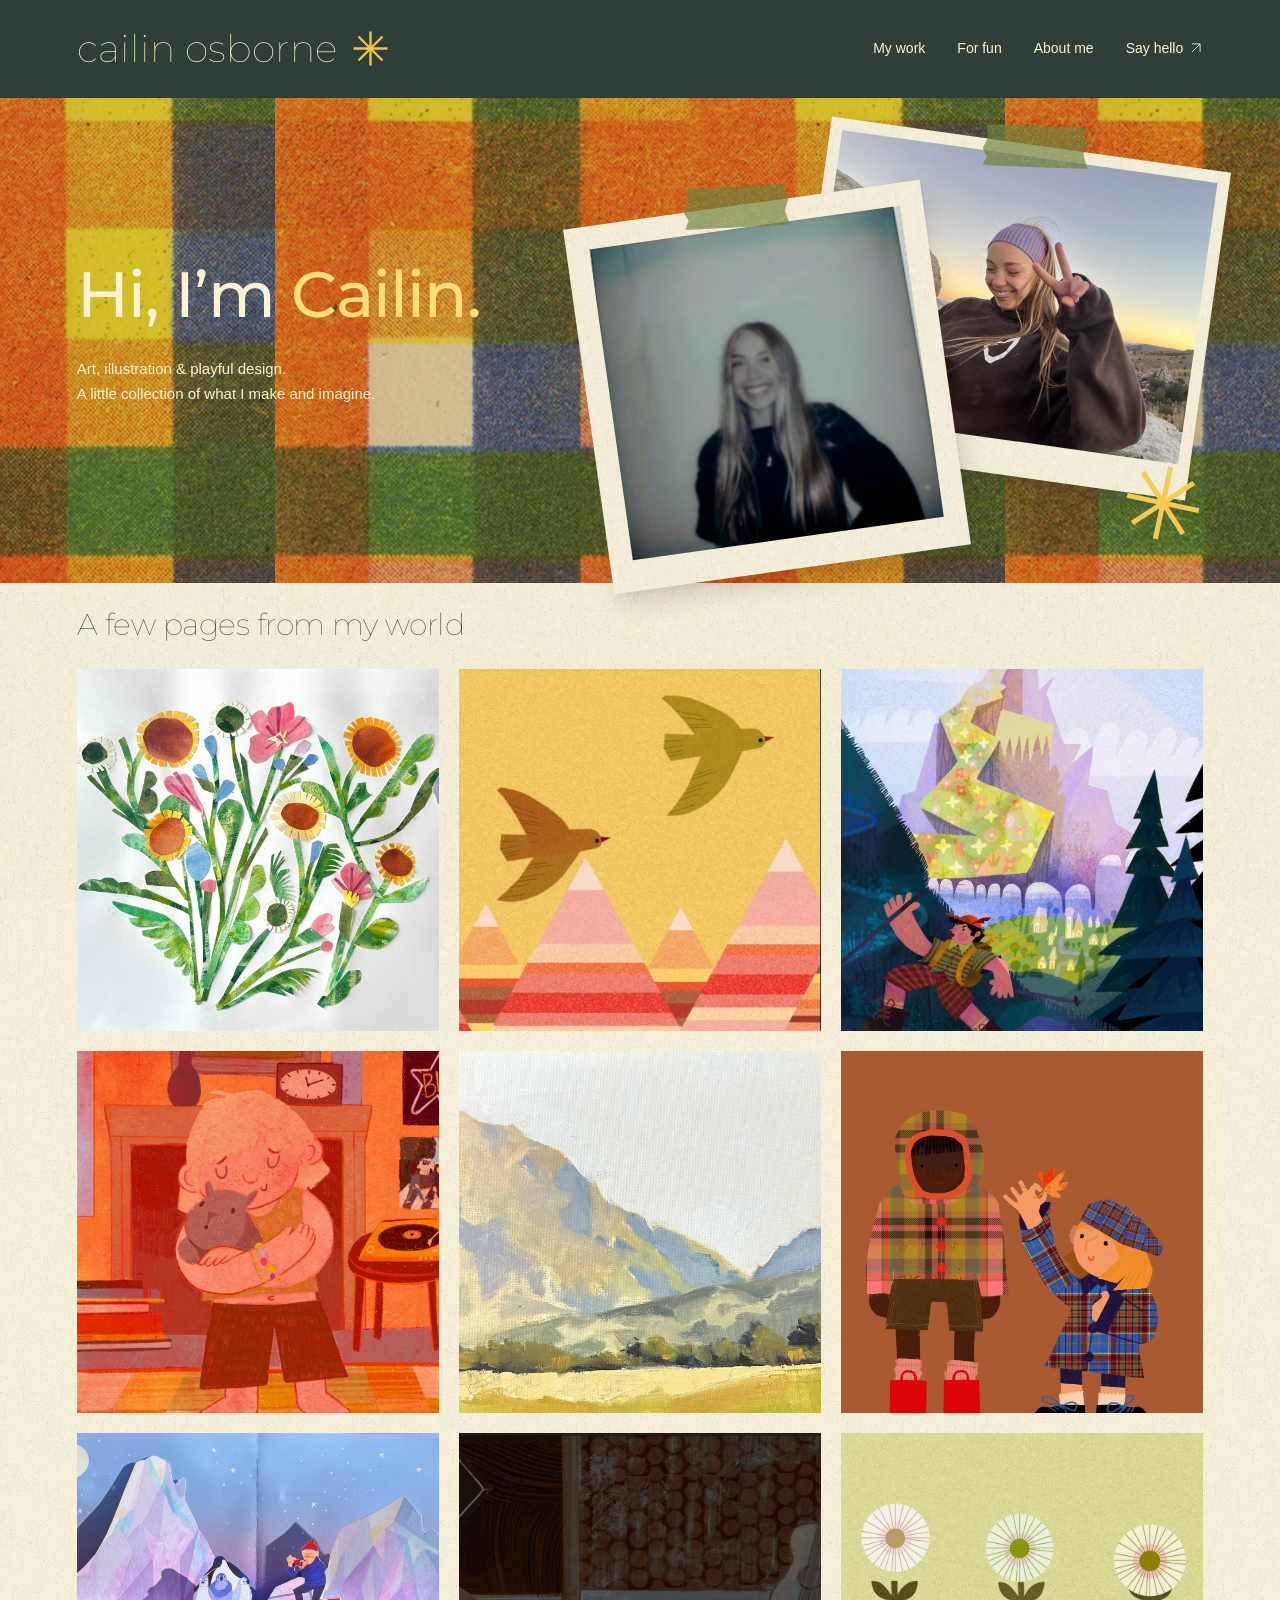
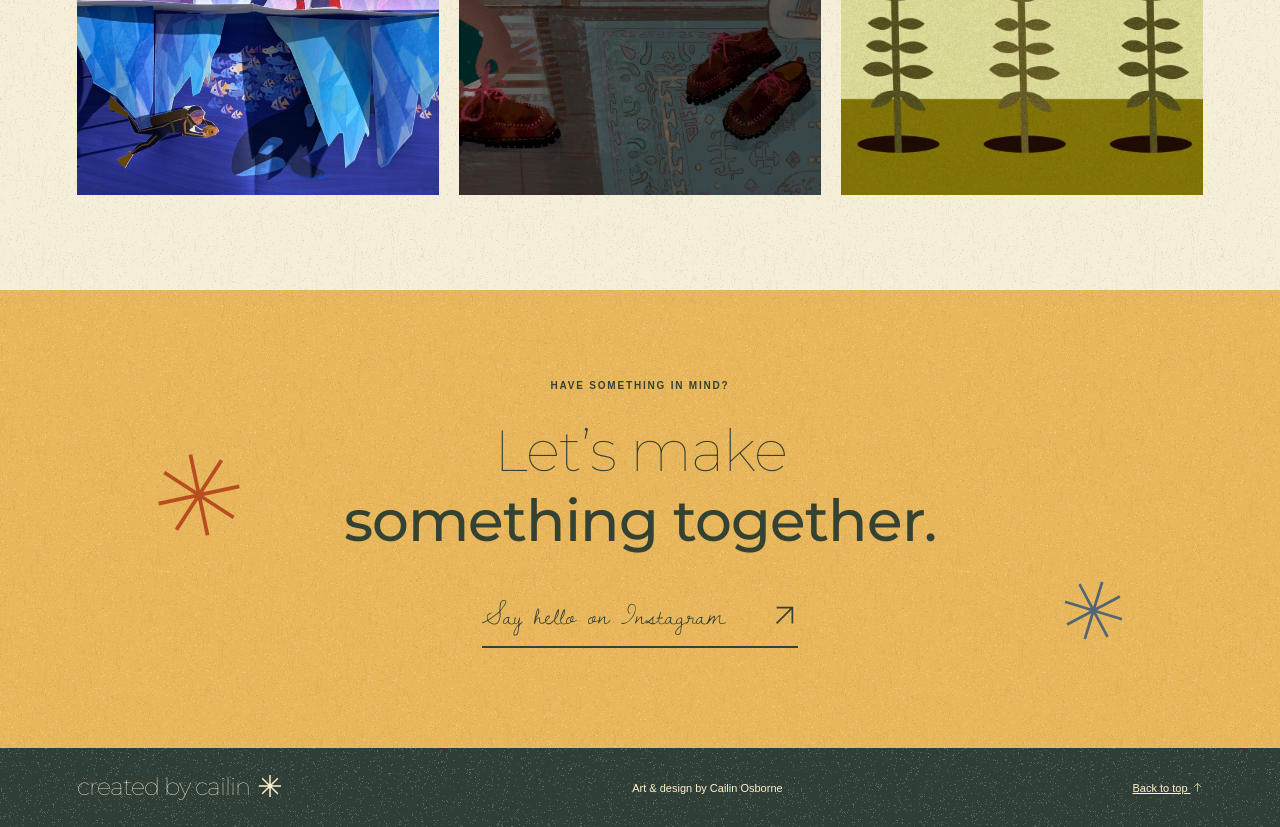
==== commit aa45418f: "Add files via upload" ====
--- a/index.html
+++ b/index.html
@@ -1 +1 @@
-<!doctype html><html lang="en"><head><meta charset="UTF-8"><meta name="viewport" content="width=device-width, initial-scale=1"><meta name="description" content="A colorful collection of art, illustration, and design by Cailin Osborne."><title>Created by Cailin — Art & Design</title><link rel="stylesheet" href="style.css"></head><body><header><a class="brand" href="#">cailin osborne<span class="name-star" aria-hidden="true"><svg class="drawn-symbol" viewBox="0 0 24 24" fill="none" stroke="currentColor" stroke-width="1.5" aria-hidden="true" focusable="false"><path d="M12 1v22M1 12h22M4.2 4.2l15.6 15.6M4.2 19.8L19.8 4.2"/></svg></span></a><nav aria-label="Main navigation"><a href="#work">My work</a><a href="for-fun.html">For fun</a><a href="about.html">About me</a><a href="https://www.instagram.com/createdbycailin_/" target="_blank" rel="noopener">Say hello <svg class="drawn-symbol" viewBox="0 0 24 24" fill="none" stroke="currentColor" stroke-width="1.5" aria-hidden="true" focusable="false"><path d="M5 19L19 5M5 5h14v14"/></svg></a></nav></header><main><section class="hero journal-hero"><div class="intro"><h1>Hi, I’m <em>Cailin.</em></h1><p class="welcome">Art, illustration & playful design.<br>A little collection of what I make and imagine.</p></div><div class="collage portrait-collage" aria-label="Two photographs of Cailin Osborne"><div class="paper back"><span class="tape"></span><img class="outdoor-portrait" src="cailin-portfolio/assets/cailin-outdoors.jpg" alt="Cailin smiling outdoors at sunset"></div><div class="paper front"><span class="tape"></span><div class="portrait-photo-crop"><img class="main-portrait" src="cailin-portfolio/assets/cailin-portrait.jpg" alt="Cailin smiling"></div></div><span class="flower" aria-hidden="true"><svg class="drawn-symbol" viewBox="0 0 24 24" fill="none" stroke="currentColor" stroke-width="1.5" aria-hidden="true" focusable="false"><path d="M12 1v22M1 12h22M4.2 4.2l15.6 15.6M4.2 19.8L19.8 4.2"/></svg></span></div></section><section id="work" class="work"><div class="section-top"><div><h2>A few pages from my world</h2></div></div><div id="gallery" class="gallery"></div></section><section class="contact"><p class="eyebrow">HAVE SOMETHING IN MIND?</p><h2>Let’s make<br><em>something together.</em></h2><a class="cta" href="https://www.instagram.com/createdbycailin_/" target="_blank" rel="noopener">Say hello on Instagram <svg class="drawn-symbol" viewBox="0 0 24 24" fill="none" stroke="currentColor" stroke-width="1.5" aria-hidden="true" focusable="false"><path d="M5 19L19 5M5 5h14v14"/></svg></a></section></main><footer><a class="brand" href="#">created by cailin <svg class="drawn-symbol" viewBox="0 0 24 24" fill="none" stroke="currentColor" stroke-width="1.5" aria-hidden="true" focusable="false"><path d="M12 1v22M1 12h22M4.2 4.2l15.6 15.6M4.2 19.8L19.8 4.2"/></svg></a><span>Art & design by Cailin Osborne</span><a href="#">Back to top <svg class="drawn-symbol" viewBox="0 0 24 24" fill="none" stroke="currentColor" stroke-width="1.5" aria-hidden="true" focusable="false"><path d="M12 21V3M4 11l8-8 8 8"/></svg></a></footer><dialog id="viewer"><button class="close" aria-label="Close artwork">✕</button><div class="detail"><div id="detailMedia"></div><div><p id="detailCategory" class="eyebrow"></p><h2 id="detailTitle"></h2><p id="detailDescription"></p><div class="viewer-nav"><button id="prev" aria-label="Previous artwork"><svg class="drawn-symbol" viewBox="0 0 24 24" fill="none" stroke="currentColor" stroke-width="1.5" aria-hidden="true" focusable="false"><path d="M21 12H3M11 4l-8 8 8 8"/></svg> Previous</button><button id="next" aria-label="Next artwork">Next <svg class="drawn-symbol" viewBox="0 0 24 24" fill="none" stroke="currentColor" stroke-width="1.5" aria-hidden="true" focusable="false"><path d="M3 12h18M13 4l8 8-8 8"/></svg></button></div></div></div></dialog><script src="app.js"></script></body></html>
+<!doctype html><html lang="en"><head><meta charset="UTF-8"><meta name="viewport" content="width=device-width, initial-scale=1"><meta name="description" content="A colorful collection of art, illustration, and design by Cailin Osborne."><title>Created by Cailin — Art & Design</title><link rel="stylesheet" href="style.css?v=20261028"></head><body><header><a class="brand" href="#">cailin osborne<span class="name-star" aria-hidden="true"><svg class="drawn-symbol" viewBox="0 0 24 24" fill="none" stroke="currentColor" stroke-width="1.5" aria-hidden="true" focusable="false"><path d="M12 1v22M1 12h22M4.2 4.2l15.6 15.6M4.2 19.8L19.8 4.2"/></svg></span></a><nav aria-label="Main navigation"><a href="#work">My work</a><a href="for-fun.html">For fun</a><a href="about.html">About me</a><a href="https://www.instagram.com/createdbycailin_/" target="_blank" rel="noopener">Say hello <svg class="drawn-symbol" viewBox="0 0 24 24" fill="none" stroke="currentColor" stroke-width="1.5" aria-hidden="true" focusable="false"><path d="M5 19L19 5M5 5h14v14"/></svg></a></nav></header><main><section class="hero journal-hero"><div class="intro"><h1>Hi, I’m <em>Cailin.</em></h1><p class="welcome">Art, illustration & playful design.<br>A little collection of what I make and imagine.</p></div><div class="collage portrait-collage" aria-label="Two photographs of Cailin Osborne"><div class="paper back"><span class="tape"></span><img class="outdoor-portrait" src="cailin-portfolio/assets/cailin-outdoors.jpg" alt="Cailin smiling outdoors at sunset"></div><div class="paper front"><span class="tape"></span><div class="portrait-photo-crop"><img class="main-portrait" src="cailin-portfolio/assets/cailin-portrait.jpg" alt="Cailin smiling"></div></div><span class="flower" aria-hidden="true"><svg class="drawn-symbol" viewBox="0 0 24 24" fill="none" stroke="currentColor" stroke-width="1.5" aria-hidden="true" focusable="false"><path d="M12 1v22M1 12h22M4.2 4.2l15.6 15.6M4.2 19.8L19.8 4.2"/></svg></span></div></section><section id="work" class="work"><div class="section-top"><div><h2>A few pages from my world</h2></div></div><div id="gallery" class="gallery"></div></section><section class="contact"><p class="eyebrow">HAVE SOMETHING IN MIND?</p><h2>Let’s make<br><em>something together.</em></h2><a class="cta" href="https://www.instagram.com/createdbycailin_/" target="_blank" rel="noopener">Say hello on Instagram <svg class="drawn-symbol" viewBox="0 0 24 24" fill="none" stroke="currentColor" stroke-width="1.5" aria-hidden="true" focusable="false"><path d="M5 19L19 5M5 5h14v14"/></svg></a></section></main><footer><a class="brand" href="#">created by cailin <svg class="drawn-symbol" viewBox="0 0 24 24" fill="none" stroke="currentColor" stroke-width="1.5" aria-hidden="true" focusable="false"><path d="M12 1v22M1 12h22M4.2 4.2l15.6 15.6M4.2 19.8L19.8 4.2"/></svg></a><span>Art & design by Cailin Osborne</span><a href="#">Back to top <svg class="drawn-symbol" viewBox="0 0 24 24" fill="none" stroke="currentColor" stroke-width="1.5" aria-hidden="true" focusable="false"><path d="M12 21V3M4 11l8-8 8 8"/></svg></a></footer><dialog id="viewer"><button class="close" aria-label="Close artwork">✕</button><div class="detail"><div id="detailMedia"></div><div><p id="detailCategory" class="eyebrow"></p><h2 id="detailTitle"></h2><p id="detailDescription"></p><div class="viewer-nav"><button id="prev" aria-label="Previous artwork"><svg class="drawn-symbol" viewBox="0 0 24 24" fill="none" stroke="currentColor" stroke-width="1.5" aria-hidden="true"><path d="M21 12H3M11 4l-8 8 8 8"/></svg></button><button id="next" aria-label="Next artwork"><svg class="drawn-symbol" viewBox="0 0 24 24" fill="none" stroke="currentColor" stroke-width="1.5" aria-hidden="true"><path d="M3 12h18M13 4l8 8-8 8"/></svg></button></div></div></div></dialog><script src="app.js?v=20261028"></script></body></html>
--- a/style.css
+++ b/style.css
@@ -1,18 +1,18 @@
-:root{--cream:#f6f1e6;--ink:#492531;--orange:#b64d2d;--olive:#686c3b;--pink:#dbb6bb}*{box-sizing:border-box}html{scroll-behavior:smooth;scroll-padding-top:30px}body{margin:0;background:var(--cream);color:var(--ink);font-family:Arial,Helvetica,sans-serif;font-size:16px}body:before{content:'';position:fixed;inset:0;opacity:.065;pointer-events:none;z-index:10;background-image:url("data:image/svg+xml,%3Csvg viewBox='0 0 180 180' xmlns='http://www.w3.org/2000/svg'%3E%3Cfilter id='n'%3E%3CfeTurbulence type='fractalNoise' baseFrequency='.85' numOctaves='3' stitchTiles='stitch'/%3E%3C/filter%3E%3Cpath fill='%23000' filter='url(%23n)' opacity='.5' d='M0 0h180v180H0z'/%3E%3C/svg%3E")}a{color:inherit}button{font:inherit;cursor:pointer}a,button{-webkit-tap-highlight-color:transparent}a:focus-visible,button:focus-visible{outline:3px solid var(--orange);outline-offset:6px}header{max-width:1440px;margin:auto;padding:26px 6%;display:flex;align-items:center;justify-content:space-between;border-bottom:1px solid #49253130}.brand{font-family:Georgia,serif;font-size:34px;font-weight:bold;font-style:italic;text-decoration:none;letter-spacing:-2px}.brand span{color:var(--orange);padding-left:5px}nav{display:flex;gap:32px}nav a{font-size:13px;text-decoration:none;border-bottom:1px solid transparent;padding:8px 0}nav a:hover{border-color:var(--ink)}.hero{max-width:1440px;margin:auto;padding:85px 6% 100px;display:grid;grid-template-columns:1.15fr 1fr;align-items:center;gap:30px}.eyebrow{font-size:10px;letter-spacing:2.3px;font-weight:700;margin:0 0 25px}h1,h2{font-family:Georgia,'Times New Roman',serif;font-weight:normal;letter-spacing:-3px;line-height:1.03;margin:0}h1{font-size:clamp(48px,5.6vw,83px)}em{font-weight:normal;color:var(--orange)}.welcome{line-height:1.65;font-size:15px;margin:27px 0}.cta{display:inline-flex;gap:40px;align-items:center;text-decoration:none;border-bottom:1px solid;padding:9px 0;font-size:14px;font-weight:bold}.cta span{font-size:24px}.handnote{display:block;font-family:Georgia,serif;font-style:italic;font-size:14px;margin:25px 0 0 110px;transform:rotate(-5deg);color:var(--olive)}.collage{height:470px;position:relative}.paper{position:absolute;background:#fffdf5;padding:14px;box-shadow:3px 9px 20px #49253120;transition:transform .45s}.paper img{display:block;width:100%;height:100%;object-fit:cover}.back{width:57%;height:330px;right:-2%;top:0;transform:rotate(9deg)}.front{width:65%;height:350px;left:1%;top:90px;transform:rotate(-8deg);padding-bottom:44px}.front img{object-fit:contain}.collage:hover .front{transform:rotate(-4deg) translateY(-6px)}.collage:hover .back{transform:rotate(12deg) translateY(-4px)}.tape{width:95px;height:30px;position:absolute;top:-14px;left:34%;background:#c6b99599;transform:rotate(4deg)}.caption{display:block;text-align:center;font-family:Georgia,serif;font-style:italic;font-size:13px;padding-top:13px}.flower{position:absolute;right:0;bottom:8px;font-size:125px;color:var(--orange);line-height:1;transform:rotate(12deg)}.scribble{position:absolute;top:5px;left:5px;font-family:Georgia,serif;font-style:italic;font-size:20px;transform:rotate(-10deg)}.work{padding:65px 6% 95px;max-width:1440px;margin:auto;border-top:1px solid #49253140}.section-top{display:flex;justify-content:space-between;align-items:end}.section-top .eyebrow{margin-bottom:15px}h2{font-size:60px}.smallstar{color:var(--olive);font-size:40px;display:inline-block;vertical-align:top;margin-left:22px}.section-top>p{font-family:Georgia,serif;font-style:italic;line-height:1.5;font-size:16px;margin:0 0 5px}.filters{display:flex;gap:9px;flex-wrap:wrap;margin:33px 0}.filters button{border:1px solid #49253140;border-radius:30px;background:transparent;padding:9px 18px;font-size:12px;color:var(--ink)}.filters .active,.filters button:hover{background:var(--ink);color:var(--cream)}.gallery{display:grid;grid-template-columns:repeat(2,minmax(0,1fr));gap:45px 32px}.art-card{border:0;text-align:left;background:none;padding:0;color:var(--ink)}.art-image{height:430px;padding:30px;background:#e9d9d6;overflow:hidden;position:relative}.art-card:nth-child(3n+2) .art-image{background:#dddcc8}.art-card:nth-child(3n) .art-image{background:#e7c7a8}.art-image img{width:100%;height:100%;object-fit:contain;transition:transform .4s;filter:drop-shadow(0 5px 7px #49253118)}.art-card:hover img{transform:scale(1.035) rotate(-1deg)}.view-icon{position:absolute;bottom:16px;right:16px;background:var(--cream);border-radius:50%;width:37px;height:37px;display:grid;place-items:center;font-size:22px;transition:transform .3s}.art-card:hover .view-icon{transform:rotate(45deg)}.art-label{display:flex;justify-content:space-between;align-items:center;gap:12px;padding-top:16px}.art-label h3{font-family:Georgia,serif;font-weight:normal;font-size:24px;margin:0}.art-label p{font-size:10px;text-transform:uppercase;letter-spacing:1px}.about{background:#e1dfcc;position:relative;display:grid;grid-template-columns:1fr 1fr;gap:50px;padding:85px max(6%,calc((100vw - 1267px)/2));overflow:hidden}.about .eyebrow{margin-bottom:20px}.about-copy{max-width:440px;line-height:1.8}.about-copy p:first-child{font-family:Georgia,serif;font-size:23px;line-height:1.5;margin-top:0}.about-copy p{font-size:14px}.about-copy a{font-size:13px;text-underline-offset:7px}.about-mark{position:absolute;font-size:160px;left:31%;bottom:-70px;color:#b8bb95;transform:rotate(12deg)}.contact{text-align:center;padding:90px 20px 100px}.contact h2{font-size:65px}.contact .cta{margin-top:30px}footer{border-top:1px solid #49253140;padding:25px 6%;display:flex;align-items:center;justify-content:space-between;gap:20px}footer .brand{font-size:24px}footer span,footer>a:last-child{font-size:11px}dialog{border:0;background:var(--cream);color:var(--ink);max-width:1100px;width:93%;padding:55px;max-height:92vh;overflow:auto}dialog::backdrop{background:#291a23ce}.detail{display:grid;grid-template-columns:1.5fr 1fr;gap:35px;align-items:center}.detail>img{width:100%;max-height:70vh;object-fit:contain}.detail h2{font-size:40px}.detail p{line-height:1.6}.close{position:absolute;right:15px;top:12px;background:none;border:0;font-size:25px;color:var(--ink)}.viewer-nav{display:flex;justify-content:space-between;gap:15px;margin-top:35px}.viewer-nav button{background:none;border:0;border-bottom:1px solid;padding:8px 0;color:var(--ink);font-size:13px}@media(min-width:1500px){.about{padding-left:calc((100vw - 1267px)/2);padding-right:calc((100vw - 1267px)/2)}}@media(max-width:800px){header{padding:20px 6%}nav{gap:18px}nav a{font-size:11px}.brand{font-size:28px}.hero{padding-top:55px;grid-template-columns:1fr}.hero h1{font-size:65px}.collage{height:430px;max-width:460px;width:100%;margin:35px auto 0}.back{right:3%;height:300px}.front{left:6%;height:310px}.flower{right:6%}h2{font-size:48px}.art-image{height:300px;padding:20px}.about{gap:25px;padding:60px 6%}.about-copy p:first-child{font-size:21px}.contact h2{font-size:55px}.art-label{display:block}.art-label p{margin-bottom:0}.detail{grid-template-columns:1fr}dialog{padding:45px 22px}.detail>img{max-height:52vh}footer{flex-wrap:wrap}}@media(max-width:500px){nav{gap:14px}nav a:nth-child(2){display:none}.hero h1{font-size:54px}.hero{padding-bottom:55px}.collage{height:380px}.front{height:290px;top:60px}.back{height:275px}.flower{font-size:90px}.work{padding-top:45px}.section-top>p{display:none}.gallery{grid-template-columns:1fr;gap:32px}.art-image{height:380px}.art-label{display:flex}.art-label h3{font-size:23px}.art-label p{margin:0}.about{grid-template-columns:1fr}.about-mark{left:auto;right:-20px;bottom:-55px}.about-copy{z-index:1}.contact h2{font-size:46px}footer span{width:100%;order:3}.filters button{padding:9px 12px;font-size:11px}}@media(prefers-reduced-motion:reduce){html{scroll-behavior:auto}*,*:before,*:after{transition:none!important;animation:none!important}}
+:root{--cream:#f6f1e6;--ink:#4d3025;--orange:#b64d2d;--olive:#686c3b;--pink:#dfb294}*{box-sizing:border-box}html{scroll-behavior:smooth;scroll-padding-top:30px}body{margin:0;background:var(--cream);color:var(--ink);font-family:Arial,Helvetica,sans-serif;font-size:16px}body:before{content:'';position:fixed;inset:0;opacity:.065;pointer-events:none;z-index:10;background-image:url("data:image/svg+xml,%3Csvg viewBox='0 0 180 180' xmlns='http://www.w3.org/2000/svg'%3E%3Cfilter id='n'%3E%3CfeTurbulence type='fractalNoise' baseFrequency='.85' numOctaves='3' stitchTiles='stitch'/%3E%3C/filter%3E%3Cpath fill='%23000' filter='url(%23n)' opacity='.5' d='M0 0h180v180H0z'/%3E%3C/svg%3E")}a{color:inherit}button{font:inherit;cursor:pointer}a,button{-webkit-tap-highlight-color:transparent}a:focus-visible,button:focus-visible{outline:3px solid var(--orange);outline-offset:6px}header{max-width:1440px;margin:auto;padding:26px 6%;display:flex;align-items:center;justify-content:space-between;border-bottom:1px solid #4d302530}.brand{font-family:Georgia,serif;font-size:34px;font-weight:bold;font-style:italic;text-decoration:none;letter-spacing:-2px}.brand span{color:var(--orange);padding-left:5px}nav{display:flex;gap:32px}nav a{font-size:13px;text-decoration:none;border-bottom:1px solid transparent;padding:8px 0}nav a:hover{border-color:var(--ink)}.hero{max-width:1440px;margin:auto;padding:85px 6% 100px;display:grid;grid-template-columns:1.15fr 1fr;align-items:center;gap:30px}.eyebrow{font-size:10px;letter-spacing:2.3px;font-weight:700;margin:0 0 25px}h1,h2{font-family:Georgia,'Times New Roman',serif;font-weight:normal;letter-spacing:-3px;line-height:1.03;margin:0}h1{font-size:clamp(48px,5.6vw,83px)}em{font-weight:normal;color:var(--orange)}.welcome{line-height:1.65;font-size:15px;margin:27px 0}.cta{display:inline-flex;gap:40px;align-items:center;text-decoration:none;border-bottom:1px solid;padding:9px 0;font-size:14px;font-weight:bold}.cta span{font-size:24px}.handnote{display:block;font-family:Georgia,serif;font-style:italic;font-size:14px;margin:25px 0 0 110px;transform:rotate(-5deg);color:var(--olive)}.collage{height:470px;position:relative}.paper{position:absolute;background:#fffdf5;padding:14px;box-shadow:3px 9px 20px #4d302520;transition:transform .45s}.paper img{display:block;width:100%;height:100%;object-fit:cover}.back{width:57%;height:330px;right:-2%;top:0;transform:rotate(9deg)}.front{width:65%;height:350px;left:1%;top:90px;transform:rotate(-8deg);padding-bottom:44px}.front img{object-fit:contain}.collage:hover .front{transform:rotate(-4deg) translateY(-6px)}.collage:hover .back{transform:rotate(12deg) translateY(-4px)}.tape{width:95px;height:30px;position:absolute;top:-14px;left:34%;background:#c6b99599;transform:rotate(4deg)}.caption{display:block;text-align:center;font-family:Georgia,serif;font-style:italic;font-size:13px;padding-top:13px}.flower{position:absolute;right:0;bottom:8px;font-size:125px;color:var(--orange);line-height:1;transform:rotate(12deg)}.scribble{position:absolute;top:5px;left:5px;font-family:Georgia,serif;font-style:italic;font-size:20px;transform:rotate(-10deg)}.work{padding:65px 6% 95px;max-width:1440px;margin:auto;border-top:1px solid #4d302540}.section-top{display:flex;justify-content:space-between;align-items:end}.section-top .eyebrow{margin-bottom:15px}h2{font-size:60px}.smallstar{color:var(--olive);font-size:40px;display:inline-block;vertical-align:top;margin-left:22px}.section-top>p{font-family:Georgia,serif;font-style:italic;line-height:1.5;font-size:16px;margin:0 0 5px}.filters{display:flex;gap:9px;flex-wrap:wrap;margin:33px 0}.filters button{border:1px solid #4d302540;border-radius:30px;background:transparent;padding:9px 18px;font-size:12px;color:var(--ink)}.filters .active,.filters button:hover{background:var(--ink);color:var(--cream)}.gallery{display:grid;grid-template-columns:repeat(2,minmax(0,1fr));gap:45px 32px}.art-card{border:0;text-align:left;background:none;padding:0;color:var(--ink)}.art-image{height:430px;padding:30px;background:#eadac4;overflow:hidden;position:relative}.art-card:nth-child(3n+2) .art-image{background:#dddcc8}.art-card:nth-child(3n) .art-image{background:#e7c7a8}.art-image img{width:100%;height:100%;object-fit:contain;transition:transform .4s;filter:drop-shadow(0 5px 7px #4d302518)}.art-card:hover img{transform:scale(1.035) rotate(-1deg)}.view-icon{position:absolute;bottom:16px;right:16px;background:var(--cream);border-radius:50%;width:37px;height:37px;display:grid;place-items:center;font-size:22px;transition:transform .3s}.art-card:hover .view-icon{transform:rotate(45deg)}.art-label{display:flex;justify-content:space-between;align-items:center;gap:12px;padding-top:16px}.art-label h3{font-family:Georgia,serif;font-weight:normal;font-size:24px;margin:0}.art-label p{font-size:10px;text-transform:uppercase;letter-spacing:1px}.about{background:#e1dfcc;position:relative;display:grid;grid-template-columns:1fr 1fr;gap:50px;padding:85px max(6%,calc((100vw - 1267px)/2));overflow:hidden}.about .eyebrow{margin-bottom:20px}.about-copy{max-width:440px;line-height:1.8}.about-copy p:first-child{font-family:Georgia,serif;font-size:23px;line-height:1.5;margin-top:0}.about-copy p{font-size:14px}.about-copy a{font-size:13px;text-underline-offset:7px}.about-mark{position:absolute;font-size:160px;left:31%;bottom:-70px;color:#b8bb95;transform:rotate(12deg)}.contact{text-align:center;padding:90px 20px 100px}.contact h2{font-size:65px}.contact .cta{margin-top:30px}footer{border-top:1px solid #4d302540;padding:25px 6%;display:flex;align-items:center;justify-content:space-between;gap:20px}footer .brand{font-size:24px}footer span,footer>a:last-child{font-size:11px}dialog{border:0;background:var(--cream);color:var(--ink);max-width:1100px;width:93%;padding:55px;max-height:92vh;overflow:auto}dialog::backdrop{background:#291a23ce}.detail{display:grid;grid-template-columns:1.5fr 1fr;gap:35px;align-items:center}.detail>img{width:100%;max-height:70vh;object-fit:contain}.detail h2{font-size:40px}.detail p{line-height:1.6}.close{position:absolute;right:15px;top:12px;background:none;border:0;font-size:25px;color:var(--ink)}.viewer-nav{display:flex;justify-content:space-between;gap:15px;margin-top:35px}.viewer-nav button{background:none;border:0;border-bottom:1px solid;padding:8px 0;color:var(--ink);font-size:13px}@media(min-width:1500px){.about{padding-left:calc((100vw - 1267px)/2);padding-right:calc((100vw - 1267px)/2)}}@media(max-width:800px){header{padding:20px 6%}nav{gap:18px}nav a{font-size:11px}.brand{font-size:28px}.hero{padding-top:55px;grid-template-columns:1fr}.hero h1{font-size:65px}.collage{height:430px;max-width:460px;width:100%;margin:35px auto 0}.back{right:3%;height:300px}.front{left:6%;height:310px}.flower{right:6%}h2{font-size:48px}.art-image{height:300px;padding:20px}.about{gap:25px;padding:60px 6%}.about-copy p:first-child{font-size:21px}.contact h2{font-size:55px}.art-label{display:block}.art-label p{margin-bottom:0}.detail{grid-template-columns:1fr}dialog{padding:45px 22px}.detail>img{max-height:52vh}footer{flex-wrap:wrap}}@media(max-width:500px){nav{gap:14px}nav a:nth-child(2){display:none}.hero h1{font-size:54px}.hero{padding-bottom:55px}.collage{height:380px}.front{height:290px;top:60px}.back{height:275px}.flower{font-size:90px}.work{padding-top:45px}.section-top>p{display:none}.gallery{grid-template-columns:1fr;gap:32px}.art-image{height:380px}.art-label{display:flex}.art-label h3{font-size:23px}.art-label p{margin:0}.about{grid-template-columns:1fr}.about-mark{left:auto;right:-20px;bottom:-55px}.about-copy{z-index:1}.contact h2{font-size:46px}footer span{width:100%;order:3}.filters button{padding:9px 12px;font-size:11px}}@media(prefers-reduced-motion:reduce){html{scroll-behavior:auto}*,*:before,*:after{transition:none!important;animation:none!important}}
 
 /* Warm paper, hand lettering, and the supplied six-color palette. */
 @font-face{font-family:Kalam;src:url('cailin-portfolio/assets/kalam-bold.ttf') format('truetype');font-weight:700;font-display:swap}
 @font-face{font-family:Kalam;src:url('cailin-portfolio/assets/kalam-regular.ttf') format('truetype');font-weight:400;font-display:swap}
-:root{--cream:#f2e6cd;--ink:#3c0b16;--orange:#cb5600;--olive:#9e8b1e;--pink:#ab7a86;--ochre:#ac6f20;--lotus:#cb114b}
-body{background-color:var(--cream);background-image:url('cailin-portfolio/assets/paper-grain.png'),radial-gradient(ellipse at 5% 15%,#e5c28d55,transparent 50%),radial-gradient(ellipse at 100% 50%,#ab7a8620,transparent 50%)}
+:root{--cream:#f2e6cd;--ink:#44291f;--orange:#cb5600;--olive:#9e8b1e;--pink:#c58f73;--ochre:#ac6f20;--lotus:#b4552e}
+body{background-color:var(--cream);background-image:url('cailin-portfolio/assets/paper-grain.png'),radial-gradient(ellipse at 5% 15%,#e5c28d55,transparent 50%),radial-gradient(ellipse at 100% 50%,#c58f7320,transparent 50%)}
 body:before{opacity:.12;mix-blend-mode:multiply}
-header{border-bottom:2px dashed #3c0b1630}
+header{border-bottom:2px dashed #44291f30}
 .brand{font-family:Kalam,cursive;font-weight:700;font-style:normal;letter-spacing:-2px;font-size:39px;transform:rotate(-3deg)}
 nav a{font-size:14px}h1,h2,.art-label h3{font-family:Kalam,cursive;font-weight:700;letter-spacing:-2.7px;line-height:1.08}h1{font-size:clamp(50px,5.8vw,83px);transform:rotate(-1.7deg);transform-origin:left center}h1 em{display:inline-block;transform:rotate(2deg);position:relative}h1 em:after{content:'';position:absolute;bottom:8px;left:0;right:0;height:9px;background:var(--olive);opacity:.35;z-index:-1;clip-path:polygon(1% 30%,96% 0,100% 75%,3% 100%)}h2 em{color:var(--lotus);font-style:normal}h1 em{font-style:normal;color:var(--orange)}
-.hero{padding-top:70px;padding-bottom:85px}.welcome{margin-top:24px}.eyebrow{letter-spacing:1.8px}.cta{font-family:Kalam,cursive;font-size:18px;font-weight:700;border-bottom:2px solid var(--ink)}.handnote,.caption,.scribble{font-family:Kalam,cursive;font-weight:400;font-style:normal}.handnote{color:var(--ink);font-size:17px;margin-left:80px}.scribble{color:var(--lotus);font-size:23px}.paper{background:#f9edcf url('cailin-portfolio/assets/paper-grain.png');box-shadow:2px 5px 0 #3c0b1608,5px 12px 23px #3c0b162c;clip-path:polygon(.6% .2%,99.4% 0,100% 26%,99.6% 65%,100% 99%,74% 100%,35% 99.5%,0 100%,.3% 48%)}.front{padding:17px 17px 44px}.caption{font-size:16px}.tape{background:#9e8b1e80 url('cailin-portfolio/assets/paper-grain.png');clip-path:polygon(3% 0,100% 4%,96% 20%,100% 40%,96% 66%,100% 100%,0 95%,4% 75%,0 55%,5% 30%)}.flower{color:var(--lotus)}
-.work{border-top:2px dashed #3c0b1645}.section-top>p{font-family:Kalam,cursive;font-size:19px;color:var(--ink)}.filters button{border:1.5px solid #3c0b1660;border-radius:48% 43% 46% 40% / 48% 50% 44% 48%;font-family:Kalam,cursive;font-size:16px;padding:7px 20px;background:#fff0}.filters button:hover{background:var(--pink);color:var(--ink)}.filters .active{background:var(--ink) url('cailin-portfolio/assets/paper-grain.png');color:var(--cream)}
-.art-image{background:#ab7a86 url('cailin-portfolio/assets/paper-grain.png');border-radius:2px 5px 3px 1px;box-shadow:2px 4px 0 #3c0b1615}.art-card:nth-child(3n+2) .art-image{background:#9e8b1e url('cailin-portfolio/assets/paper-grain.png')}.art-card:nth-child(3n) .art-image{background:#ac6f20 url('cailin-portfolio/assets/paper-grain.png')}.art-card:nth-child(4) .art-image{background:#cb5600 url('cailin-portfolio/assets/paper-grain.png')}.art-card:nth-child(5) .art-image{background:#ab7a86 url('cailin-portfolio/assets/paper-grain.png')}.art-card:nth-child(6) .art-image{background:#3c0b16 url('cailin-portfolio/assets/paper-grain.png')}.art-label h3{font-size:29px;letter-spacing:-1px}.view-icon{background:var(--cream) url('cailin-portfolio/assets/paper-grain.png');border-radius:43% 48% 41% 50%}.smallstar{color:var(--lotus)}
-.about{background:#9e8b1e url('cailin-portfolio/assets/paper-grain.png');border-top:4px solid #3c0b16;border-bottom:4px solid #3c0b16}.about-copy p:first-child{font-family:Kalam,cursive;font-size:27px;line-height:1.4}.about-mark{color:#3c0b1620}.about em{color:var(--ink)}.about-copy a{font-weight:700}.contact{background:#ab7a86 url('cailin-portfolio/assets/paper-grain.png');position:relative}.contact:before{content:'✳︎';position:absolute;left:12%;top:35%;font-size:90px;color:var(--lotus);transform:rotate(-12deg)}.contact:after{content:'✴︎';position:absolute;right:12%;bottom:23%;font-size:65px;color:var(--ink);transform:rotate(17deg)}.contact h2 em{color:var(--ink)}.contact .cta{color:var(--ink)}footer{background:#3c0b16 url('cailin-portfolio/assets/paper-grain.png');color:var(--cream);border:0}footer .brand{font-size:27px}dialog{background:var(--cream) url('cailin-portfolio/assets/paper-grain.png')}.detail h2{letter-spacing:-1px}
+.hero{padding-top:70px;padding-bottom:85px}.welcome{margin-top:24px}.eyebrow{letter-spacing:1.8px}.cta{font-family:Kalam,cursive;font-size:18px;font-weight:700;border-bottom:2px solid var(--ink)}.handnote,.caption,.scribble{font-family:Kalam,cursive;font-weight:400;font-style:normal}.handnote{color:var(--ink);font-size:17px;margin-left:80px}.scribble{color:var(--lotus);font-size:23px}.paper{background:#f9edcf url('cailin-portfolio/assets/paper-grain.png');box-shadow:2px 5px 0 #44291f08,5px 12px 23px #44291f2c;clip-path:polygon(.6% .2%,99.4% 0,100% 26%,99.6% 65%,100% 99%,74% 100%,35% 99.5%,0 100%,.3% 48%)}.front{padding:17px 17px 44px}.caption{font-size:16px}.tape{background:#9e8b1e80 url('cailin-portfolio/assets/paper-grain.png');clip-path:polygon(3% 0,100% 4%,96% 20%,100% 40%,96% 66%,100% 100%,0 95%,4% 75%,0 55%,5% 30%)}.flower{color:var(--lotus)}
+.work{border-top:2px dashed #44291f45}.section-top>p{font-family:Kalam,cursive;font-size:19px;color:var(--ink)}.filters button{border:1.5px solid #44291f60;border-radius:48% 43% 46% 40% / 48% 50% 44% 48%;font-family:Kalam,cursive;font-size:16px;padding:7px 20px;background:#fff0}.filters button:hover{background:var(--pink);color:var(--ink)}.filters .active{background:var(--ink) url('cailin-portfolio/assets/paper-grain.png');color:var(--cream)}
+.art-image{background:#c58f73 url('cailin-portfolio/assets/paper-grain.png');border-radius:2px 5px 3px 1px;box-shadow:2px 4px 0 #44291f15}.art-card:nth-child(3n+2) .art-image{background:#9e8b1e url('cailin-portfolio/assets/paper-grain.png')}.art-card:nth-child(3n) .art-image{background:#ac6f20 url('cailin-portfolio/assets/paper-grain.png')}.art-card:nth-child(4) .art-image{background:#cb5600 url('cailin-portfolio/assets/paper-grain.png')}.art-card:nth-child(5) .art-image{background:#c58f73 url('cailin-portfolio/assets/paper-grain.png')}.art-card:nth-child(6) .art-image{background:#44291f url('cailin-portfolio/assets/paper-grain.png')}.art-label h3{font-size:29px;letter-spacing:-1px}.view-icon{background:var(--cream) url('cailin-portfolio/assets/paper-grain.png');border-radius:43% 48% 41% 50%}.smallstar{color:var(--lotus)}
+.about{background:#9e8b1e url('cailin-portfolio/assets/paper-grain.png');border-top:4px solid #44291f;border-bottom:4px solid #44291f}.about-copy p:first-child{font-family:Kalam,cursive;font-size:27px;line-height:1.4}.about-mark{color:#44291f20}.about em{color:var(--ink)}.about-copy a{font-weight:700}.contact{background:#c58f73 url('cailin-portfolio/assets/paper-grain.png');position:relative}.contact:before{content:'✳︎';position:absolute;left:12%;top:35%;font-size:90px;color:var(--lotus);transform:rotate(-12deg)}.contact:after{content:'✴︎';position:absolute;right:12%;bottom:23%;font-size:65px;color:var(--ink);transform:rotate(17deg)}.contact h2 em{color:var(--ink)}.contact .cta{color:var(--ink)}footer{background:#44291f url('cailin-portfolio/assets/paper-grain.png');color:var(--cream);border:0}footer .brand{font-size:27px}dialog{background:var(--cream) url('cailin-portfolio/assets/paper-grain.png')}.detail h2{letter-spacing:-1px}
 @media(max-width:800px){.hero h1{font-size:64px}.contact:before{left:4%;font-size:52px}.contact:after{right:4%;font-size:45px}.art-label h3{font-size:25px}}
 @media(max-width:500px){.hero h1{font-size:52px}.brand{font-size:33px}.filters button{font-size:14px;padding:7px 14px}.contact:before,.contact:after{display:none}.art-label h3{font-size:26px}.about-copy p:first-child{font-size:25px}}
 
@@ -32,7 +32,7 @@
 @media(max-width:500px){.hero h1{font-size:62px;letter-spacing:0}.brand{font-size:39px}.contact h2{font-size:59px}.art-label h3{font-size:33px}.about-copy p:first-child{font-size:31px}.filters button{font-size:12px;padding:9px 13px}.handnote{margin-left:65px}.detail h2{font-size:45px}}
 
 /* Artist's journal: varied pages, portrait collage, sketchbook and motion. */
-.journal-hero{padding-top:42px;padding-bottom:46px;grid-template-columns:1fr 1fr;min-height:440px}.journal-hero h1{font-size:100px}.journal-hero .welcome{max-width:350px}.portrait-collage{height:350px;max-width:460px;width:100%;justify-self:end}.portrait-collage .back{width:51%;height:265px;right:2%;top:5px;transform:rotate(8deg);padding:14px}.portrait-collage .front{width:54%;height:270px;left:0;top:60px;padding:14px 14px 42px;transform:rotate(-8deg)}.portrait-placeholder{height:100%;background:#ab7a8633;display:flex;flex-direction:column;justify-content:center;align-items:center;text-align:center;gap:22px}.back .portrait-placeholder{background:#9e8b1e35}.portrait-placeholder>span{font:32px/1.05 'Dawning of a New Day',cursive}.portrait-placeholder small{font-size:9px;letter-spacing:2px;opacity:.65}.portrait-collage .flower{font-size:80px;bottom:6px;right:0}.work{padding-top:50px}.gallery{grid-template-columns:1.12fr .88fr;gap:70px 65px;align-items:start}.art-card:nth-child(even){margin-top:90px}.art-image,.art-card:nth-child(n) .art-image{height:auto;min-height:0;padding:0;background:transparent;border-radius:0;box-shadow:none;overflow:visible}.art-image img{display:block;height:auto;max-height:580px;object-fit:contain;filter:drop-shadow(3px 7px 5px #3c0b1620)}.art-card:nth-child(3n) .art-image{padding:18px;background:#ab7a8640 url('cailin-portfolio/assets/paper-grain.png');transform:rotate(-2deg)}.art-card:nth-child(4) .art-image{max-width:350px;margin:auto;transform:rotate(2deg)}.art-label{align-items:baseline}.art-label p{flex-shrink:0}.view-icon{box-shadow:0 1px 5px #3c0b1620}.sketchbook-section{padding:70px 10% 90px;background:#9e8b1e2e url('cailin-portfolio/assets/paper-grain.png');display:grid;grid-template-columns:1fr 1fr;align-items:center;gap:50px;border-block:1px dashed #3c0b1650}.sketch-intro>p:not(.eyebrow){font-size:14px;margin-top:24px}.sketchbook-cover{display:block;text-decoration:none;position:relative;max-width:340px;width:100%;aspect-ratio:4/5;background:#ab7a86 url('cailin-portfolio/assets/paper-grain.png');transform:rotate(6deg);box-shadow:5px 4px 0 #f4e6cb,8px 7px 0 #3c0b1640,13px 16px 20px #3c0b1620;border-radius:3px 12px 12px 3px;transition:transform .3s;padding:48px 35px 35px 55px;justify-self:center}.sketchbook-cover:hover{transform:rotate(2deg) translateY(-5px)}.book-binding{position:absolute;inset:0 auto 0 0;width:26px;background:#3c0b16;border-right:2px dashed #ab7a86}.book-label{display:block;font:55px/1.05 'Dawning of a New Day',cursive}.book-star{display:block;font-size:85px;color:#3c0b16;margin:25px 0 15px}.book-note{font:25px 'Dawning of a New Day',cursive}.motion-section{max-width:1440px;margin:auto;padding:80px 6%}.motion-grid{display:grid;grid-template-columns:1fr 1fr;gap:55px;margin-top:45px}.motion-grid figure{margin:0}.motion-grid figure:nth-child(2){margin-top:60px}.video-paper{position:relative;padding:16px;background:#f9edcf url('cailin-portfolio/assets/paper-grain.png');box-shadow:4px 7px 12px #3c0b1620;transform:rotate(-2deg)}.motion-grid figure:nth-child(2) .video-paper{transform:rotate(2deg)}video{display:block;width:100%;aspect-ratio:1;object-fit:contain;background:#3c0b16}.motion-grid figcaption{padding-top:22px}.motion-grid h3{font:37px/1.1 'Dawning of a New Day',cursive;margin:0 0 10px}.motion-grid figcaption>span{font-size:10px;letter-spacing:1px}.sketchbook-page{padding:45px 6% 90px;max-width:1400px;margin:auto}.back-link{display:inline-block;font-size:13px;margin-bottom:45px;text-underline-offset:5px}.sketchbook-page h1{margin-bottom:45px}.sketch-pages{display:grid;grid-template-columns:1fr 1fr;gap:6px;padding:12px;background:#ab7a86 url('cailin-portfolio/assets/paper-grain.png');box-shadow:3px 9px 15px #3c0b1620}.blank-page{position:relative;background:#f8edda url('cailin-portfolio/assets/paper-grain.png');padding:45px;min-height:430px;margin:0;box-shadow:inset -8px 0 12px #3c0b160c}.blank-page h2{font-size:60px;margin:75px 0 15px}.blank-page p{font-size:14px;line-height:1.6}.page-number{position:absolute;bottom:20px;right:25px;font-size:11px;color:#3c0b1680}.blank-flower{display:block;font-size:65px;color:#9e8b1e;margin-top:35px}.blank-page .page-note{font:46px/1.2 'Dawning of a New Day',cursive;transform:rotate(-6deg);margin:110px 0 0 30px;color:#3c0b1690}.sketch-entry img{width:100%;max-height:600px;object-fit:contain}.sketch-entry figcaption{font:28px 'Dawning of a New Day',cursive;margin-top:18px}
+.journal-hero{padding-top:42px;padding-bottom:46px;grid-template-columns:1fr 1fr;min-height:440px}.journal-hero h1{font-size:100px}.journal-hero .welcome{max-width:350px}.portrait-collage{height:350px;max-width:460px;width:100%;justify-self:end}.portrait-collage .back{width:51%;height:265px;right:2%;top:5px;transform:rotate(8deg);padding:14px}.portrait-collage .front{width:54%;height:270px;left:0;top:60px;padding:14px 14px 42px;transform:rotate(-8deg)}.portrait-placeholder{height:100%;background:#c58f7333;display:flex;flex-direction:column;justify-content:center;align-items:center;text-align:center;gap:22px}.back .portrait-placeholder{background:#9e8b1e35}.portrait-placeholder>span{font:32px/1.05 'Dawning of a New Day',cursive}.portrait-placeholder small{font-size:9px;letter-spacing:2px;opacity:.65}.portrait-collage .flower{font-size:80px;bottom:6px;right:0}.work{padding-top:50px}.gallery{grid-template-columns:1.12fr .88fr;gap:70px 65px;align-items:start}.art-card:nth-child(even){margin-top:90px}.art-image,.art-card:nth-child(n) .art-image{height:auto;min-height:0;padding:0;background:transparent;border-radius:0;box-shadow:none;overflow:visible}.art-image img{display:block;height:auto;max-height:580px;object-fit:contain;filter:drop-shadow(3px 7px 5px #44291f20)}.art-card:nth-child(3n) .art-image{padding:18px;background:#c58f7340 url('cailin-portfolio/assets/paper-grain.png');transform:rotate(-2deg)}.art-card:nth-child(4) .art-image{max-width:350px;margin:auto;transform:rotate(2deg)}.art-label{align-items:baseline}.art-label p{flex-shrink:0}.view-icon{box-shadow:0 1px 5px #44291f20}.sketchbook-section{padding:70px 10% 90px;background:#9e8b1e2e url('cailin-portfolio/assets/paper-grain.png');display:grid;grid-template-columns:1fr 1fr;align-items:center;gap:50px;border-block:1px dashed #44291f50}.sketch-intro>p:not(.eyebrow){font-size:14px;margin-top:24px}.sketchbook-cover{display:block;text-decoration:none;position:relative;max-width:340px;width:100%;aspect-ratio:4/5;background:#c58f73 url('cailin-portfolio/assets/paper-grain.png');transform:rotate(6deg);box-shadow:5px 4px 0 #f4e6cb,8px 7px 0 #44291f40,13px 16px 20px #44291f20;border-radius:3px 12px 12px 3px;transition:transform .3s;padding:48px 35px 35px 55px;justify-self:center}.sketchbook-cover:hover{transform:rotate(2deg) translateY(-5px)}.book-binding{position:absolute;inset:0 auto 0 0;width:26px;background:#44291f;border-right:2px dashed #c58f73}.book-label{display:block;font:55px/1.05 'Dawning of a New Day',cursive}.book-star{display:block;font-size:85px;color:#44291f;margin:25px 0 15px}.book-note{font:25px 'Dawning of a New Day',cursive}.motion-section{max-width:1440px;margin:auto;padding:80px 6%}.motion-grid{display:grid;grid-template-columns:1fr 1fr;gap:55px;margin-top:45px}.motion-grid figure{margin:0}.motion-grid figure:nth-child(2){margin-top:60px}.video-paper{position:relative;padding:16px;background:#f9edcf url('cailin-portfolio/assets/paper-grain.png');box-shadow:4px 7px 12px #44291f20;transform:rotate(-2deg)}.motion-grid figure:nth-child(2) .video-paper{transform:rotate(2deg)}video{display:block;width:100%;aspect-ratio:1;object-fit:contain;background:#44291f}.motion-grid figcaption{padding-top:22px}.motion-grid h3{font:37px/1.1 'Dawning of a New Day',cursive;margin:0 0 10px}.motion-grid figcaption>span{font-size:10px;letter-spacing:1px}.sketchbook-page{padding:45px 6% 90px;max-width:1400px;margin:auto}.back-link{display:inline-block;font-size:13px;margin-bottom:45px;text-underline-offset:5px}.sketchbook-page h1{margin-bottom:45px}.sketch-pages{display:grid;grid-template-columns:1fr 1fr;gap:6px;padding:12px;background:#c58f73 url('cailin-portfolio/assets/paper-grain.png');box-shadow:3px 9px 15px #44291f20}.blank-page{position:relative;background:#f8edda url('cailin-portfolio/assets/paper-grain.png');padding:45px;min-height:430px;margin:0;box-shadow:inset -8px 0 12px #44291f0c}.blank-page h2{font-size:60px;margin:75px 0 15px}.blank-page p{font-size:14px;line-height:1.6}.page-number{position:absolute;bottom:20px;right:25px;font-size:11px;color:#44291f80}.blank-flower{display:block;font-size:65px;color:#9e8b1e;margin-top:35px}.blank-page .page-note{font:46px/1.2 'Dawning of a New Day',cursive;transform:rotate(-6deg);margin:110px 0 0 30px;color:#44291f90}.sketch-entry img{width:100%;max-height:600px;object-fit:contain}.sketch-entry figcaption{font:28px 'Dawning of a New Day',cursive;margin-top:18px}
 @media(max-width:800px){nav{gap:15px}.journal-hero h1{font-size:80px}.journal-hero{gap:25px}.portrait-collage{height:300px}.portrait-collage .front{height:225px}.portrait-collage .back{height:220px}.portrait-placeholder>span{font-size:27px}.gallery{gap:45px 30px}.art-card:nth-child(even){margin-top:65px}.art-label{display:block}.art-label p{margin-top:7px}.sketchbook-section{padding:55px 6%;gap:30px}.sketchbook-cover{padding:35px 20px 25px 40px}.book-label{font-size:43px}.book-star{font-size:65px}.book-note{font-size:22px}.motion-grid{gap:30px}.blank-page{padding:25px}.blank-page h2{font-size:46px}.blank-page .page-note{font-size:36px;margin-left:0}}
 @media(max-width:550px){header nav a:nth-child(3){display:none}header nav a:nth-child(2){display:block}.journal-hero{grid-template-columns:1fr;padding-top:35px;min-height:0}.journal-hero h1{font-size:78px}.journal-hero .eyebrow{font-size:9px}.portrait-collage{max-width:350px;height:310px;margin:10px auto 0;justify-self:center}.portrait-collage .front{height:240px}.portrait-collage .back{height:230px}.gallery{grid-template-columns:1fr;gap:48px}.art-card:nth-child(even){margin-top:0}.art-card:nth-child(4) .art-image{max-width:300px}.art-label{display:flex}.sketchbook-section{grid-template-columns:1fr}.sketchbook-cover{max-width:265px;margin:15px 0}.motion-grid{grid-template-columns:1fr;gap:45px}.motion-grid figure:nth-child(2){margin-top:0}.motion-section{padding-top:55px}.sketch-pages{grid-template-columns:1fr}.blank-page{min-height:350px}.second-page{display:none}.sketchbook-page h1{font-size:65px}.portrait-placeholder small{font-size:8px}}
 .portrait-collage .paper img{object-fit:cover}.portrait-collage .back .outdoor-portrait{object-position:58% 50%}.portrait-collage .front .main-portrait{object-position:50% 55%}.portrait-collage .front{height:285px}.portrait-collage .back{height:260px}.portrait-collage .tape{z-index:2}.portrait-collage .front .caption{font-size:25px}
@@ -61,28 +61,28 @@
 @media(max-width:600px){.journal-hero{padding-block:25px 5px;gap:15px}.portrait-collage{height:325px;margin-top:0}.portrait-collage .flower{font-size:60px;bottom:8px}#work{padding-top:15px}#work .section-top{margin-bottom:20px}#work .section-top h2{font-size:24px}}
 .journal-hero h1 em{transform:none;rotate:none;display:inline}
 /* Tape bridges the photograph and the page beneath it. */
-.portrait-collage .paper{clip-path:none;overflow:visible}.portrait-collage .paper .tape{top:-20px;height:43px;width:105px;left:34%;z-index:3;background-color:#9e8b1e90;box-shadow:0 1px 2px #3c0b1615;transform:rotate(4deg)}.portrait-collage .back .tape{left:38%;transform:rotate(-7deg)}
+.portrait-collage .paper{clip-path:none;overflow:visible}.portrait-collage .paper .tape{top:-20px;height:43px;width:105px;left:34%;z-index:3;background-color:#9e8b1e90;box-shadow:0 1px 2px #44291f15;transform:rotate(4deg)}.portrait-collage .back .tape{left:38%;transform:rotate(-7deg)}
 /* A gentle wash makes every gallery tile feel interactive. */
 .gallery .art-image{position:relative}.gallery .art-image:after{content:'';position:absolute;inset:0;background:#fff;opacity:0;pointer-events:none;transition:opacity .22s ease}.gallery .art-card:hover .art-image:after,.gallery .art-card:focus-visible .art-image:after{opacity:.24}.gallery .art-card:active .art-image:after{opacity:.34}.gallery .art-card:hover img,.gallery .art-card:hover video{transform:none}
 @media(prefers-reduced-motion:reduce){.gallery .art-image:after{transition:none}}
-.fun-page .fun-carousel{max-width:1050px;margin:0 auto}.fun-page h1{margin-bottom:30px}.carousel-stage{width:100%;aspect-ratio:4/3;display:grid;place-items:center;touch-action:pan-y;background:#ab7a8618}.carousel-stage img{display:block;width:100%;height:100%;max-height:720px;object-fit:contain;user-select:none}.carousel-controls{display:flex;justify-content:center;gap:28px;align-items:center;margin-top:20px}.carousel-controls>button{border:1px solid #3c0b1645;background:transparent;color:var(--ink);width:46px;height:46px;border-radius:50%;font:23px Avenir,Arial,sans-serif}.carousel-controls>button:hover{background:#ab7a8633}.carousel-dots{display:flex;gap:8px;align-items:center}.carousel-dots button{width:32px;height:40px;padding:0;border:0;background:transparent;position:relative}.carousel-dots button:after{content:'';position:absolute;width:7px;height:7px;left:12px;top:16px;border-radius:50%;background:var(--ink);opacity:.25}.carousel-dots button.current:after{opacity:1}.carousel-count{text-align:center;font:12px Avenir,Arial,sans-serif;margin:8px 0 0;color:var(--ink)}@media(max-width:600px){.fun-page{padding-top:35px}.carousel-stage{aspect-ratio:4/3}.carousel-controls{gap:15px}}
+.fun-page .fun-carousel{max-width:1050px;margin:0 auto}.fun-page h1{margin-bottom:30px}.carousel-stage{width:100%;aspect-ratio:4/3;display:grid;place-items:center;touch-action:pan-y;background:#c58f7318}.carousel-stage img{display:block;width:100%;height:100%;max-height:720px;object-fit:contain;user-select:none}.carousel-controls{display:flex;justify-content:center;gap:28px;align-items:center;margin-top:20px}.carousel-controls>button{border:1px solid #44291f45;background:transparent;color:var(--ink);width:46px;height:46px;border-radius:50%;font:23px Avenir,Arial,sans-serif}.carousel-controls>button:hover{background:#c58f7333}.carousel-dots{display:flex;gap:8px;align-items:center}.carousel-dots button{width:32px;height:40px;padding:0;border:0;background:transparent;position:relative}.carousel-dots button:after{content:'';position:absolute;width:7px;height:7px;left:12px;top:16px;border-radius:50%;background:var(--ink);opacity:.25}.carousel-dots button.current:after{opacity:1}.carousel-count{text-align:center;font:12px Avenir,Arial,sans-serif;margin:8px 0 0;color:var(--ink)}@media(max-width:600px){.fun-page{padding-top:35px}.carousel-stage{aspect-ratio:4/3}.carousel-controls{gap:15px}}
 /* Plaid fabric behind the introduction and both taped photographs. */
-.journal-hero{background-image:linear-gradient(#3c0b1638,#3c0b1638),url('cailin-portfolio/assets/colorful-plaid.jpeg');background-size:auto,730px auto;background-position:center;color:#fff3dc;max-width:none;padding-left:max(6%,calc((100vw - 1267px)/2));padding-right:max(6%,calc((100vw - 1267px)/2));padding-top:45px;padding-bottom:35px}.journal-hero h1{color:#fff3dc}.journal-hero h1 em{color:#ffe4a6}.journal-hero .welcome{color:#fff3dc}.portrait-collage .paper.front{padding:23px 23px 31px}.portrait-collage .flower{color:#f3c6b5}
+.journal-hero{background-image:linear-gradient(#44291f38,#44291f38),url('cailin-portfolio/assets/colorful-plaid.jpeg');background-size:auto,730px auto;background-position:center;color:#fff3dc;max-width:none;padding-left:max(6%,calc((100vw - 1267px)/2));padding-right:max(6%,calc((100vw - 1267px)/2));padding-top:45px;padding-bottom:35px}.journal-hero h1{color:#fff3dc}.journal-hero h1 em{color:#ffe4a6}.journal-hero .welcome{color:#fff3dc}.portrait-collage .paper.front{padding:23px 23px 31px}.portrait-collage .flower{color:#f3c6b5}
 @media(max-width:900px){.journal-hero{padding-top:30px;padding-bottom:20px}.portrait-collage .paper.front{padding:18px 18px 25px}}
 @media(max-width:600px){.journal-hero{padding-top:30px;padding-bottom:15px}.portrait-collage .paper.front{padding:19px 19px 27px}}
 .journal-hero .portrait-collage .paper.front{top:60px}
 @media(max-width:600px){.journal-hero .portrait-collage .paper.front{top:80px}}
-.interior-page>header{background:linear-gradient(#3c0b1640,#3c0b1640),url('cailin-portfolio/assets/colorful-plaid.jpeg') center/730px auto;color:#fff3dc;max-width:none;border-bottom:0;padding-left:max(6%,calc((100vw - 1267px)/2));padding-right:max(6%,calc((100vw - 1267px)/2))}.interior-page>header nav a:hover{border-color:#fff3dc}.carousel-stage{position:relative}.carousel-arrow{position:absolute;top:50%;transform:translateY(-50%);border:0;background:#f2e6cde6;color:#3c0b16;font:28px Avenir,Arial,sans-serif;width:48px;height:56px;opacity:0;pointer-events:none;transition:opacity .18s ease;z-index:1}.carousel-arrow.previous{left:14px}.carousel-arrow.next{right:14px}.carousel-stage:hover .carousel-arrow,.carousel-stage:focus-within .carousel-arrow{opacity:1;pointer-events:auto}.carousel-arrow:focus-visible{opacity:1;outline:2px solid #3c0b16;outline-offset:3px}.sr-only{position:absolute!important;width:1px!important;height:1px!important;padding:0!important;margin:-1px!important;overflow:hidden!important;clip:rect(0,0,0,0)!important;white-space:nowrap!important;border:0!important}@media(hover:none){.carousel-stage .carousel-arrow{opacity:1;pointer-events:auto}}
+.interior-page>header{background:linear-gradient(#44291f40,#44291f40),url('cailin-portfolio/assets/colorful-plaid.jpeg') center/730px auto;color:#fff3dc;max-width:none;border-bottom:0;padding-left:max(6%,calc((100vw - 1267px)/2));padding-right:max(6%,calc((100vw - 1267px)/2))}.interior-page>header nav a:hover{border-color:#fff3dc}.carousel-stage{position:relative}.carousel-arrow{position:absolute;top:50%;transform:translateY(-50%);border:0;background:#f2e6cde6;color:#44291f;font:28px Avenir,Arial,sans-serif;width:48px;height:56px;opacity:0;pointer-events:none;transition:opacity .18s ease;z-index:1}.carousel-arrow.previous{left:14px}.carousel-arrow.next{right:14px}.carousel-stage:hover .carousel-arrow,.carousel-stage:focus-within .carousel-arrow{opacity:1;pointer-events:auto}.carousel-arrow:focus-visible{opacity:1;outline:2px solid #44291f;outline-offset:3px}.sr-only{position:absolute!important;width:1px!important;height:1px!important;padding:0!important;margin:-1px!important;overflow:hidden!important;clip:rect(0,0,0,0)!important;white-space:nowrap!important;border:0!important}@media(hover:none){.carousel-stage .carousel-arrow{opacity:1;pointer-events:auto}}
 /* Larger signature and plaid-related hues at the same lightness. */
-header .brand{font-size:38px;white-space:nowrap;display:inline-flex;align-items:center;gap:10px}header .brand .name-star{font-family:Arial,sans-serif;font-size:37px;line-height:1;color:#cb1177;padding:0}.interior-page header .brand .name-star{color:#fff3dc}.contact{background-color:#a17aab;color:#300b3c}.contact h2,.contact h2 em,.contact .cta{color:#300b3c}.contact:before{color:#cb1177}.contact:after{color:#300b3c}
+header .brand{font-size:38px;white-space:nowrap;display:inline-flex;align-items:center;gap:10px}header .brand .name-star{font-family:Arial,sans-serif;font-size:37px;line-height:1;color:#b64e2e;padding:0}.interior-page header .brand .name-star{color:#fff3dc}.contact{background-color:#dbad88;color:#48271f}.contact h2,.contact h2 em,.contact .cta{color:#48271f}.contact:before{color:#b64e2e}.contact:after{color:#48271f}
 @media(max-width:1000px){header{gap:20px}header .brand{font-size:31px}header .brand .name-star{font-size:30px}header nav{gap:19px}}
 @media(max-width:700px){header{flex-wrap:wrap;gap:15px}header .brand{font-size:30px}header nav{width:100%;justify-content:space-between}header nav a:nth-child(n){display:block}header nav a{font-size:12px}}
-body:not(.interior-page)>header{background:#4c294a url('cailin-portfolio/assets/paper-grain.png');color:#fff3dc;max-width:none;border-bottom:0;padding-left:max(6%,calc((100vw - 1267px)/2));padding-right:max(6%,calc((100vw - 1267px)/2))}body:not(.interior-page)>header .name-star{color:#eab5cd}body:not(.interior-page)>header nav a:hover{border-color:#fff3dc}
+body:not(.interior-page)>header{background:#563724 url('cailin-portfolio/assets/paper-grain.png');color:#fff3dc;max-width:none;border-bottom:0;padding-left:max(6%,calc((100vw - 1267px)/2));padding-right:max(6%,calc((100vw - 1267px)/2))}body:not(.interior-page)>header .name-star{color:#edc596}body:not(.interior-page)>header nav a:hover{border-color:#fff3dc}
 /* Light lavender paper echoes the cooler squares in the plaid. */
-#work{background:#eee7f0 url('cailin-portfolio/assets/paper-grain.png');max-width:none;padding-left:max(6%,calc((100vw - 1267px)/2));padding-right:max(6%,calc((100vw - 1267px)/2));color:#4c294a}
+#work{background:#f7eddb url('cailin-portfolio/assets/paper-grain.png');max-width:none;padding-left:max(6%,calc((100vw - 1267px)/2));padding-right:max(6%,calc((100vw - 1267px)/2));color:#563724}
 @font-face{font-family:Montserrat;src:url('cailin-portfolio/assets/montserrat-medium.ttf') format('truetype');font-weight:500;font-style:normal;font-display:swap}
 .journal-hero h1,.journal-hero h1 em{font-weight:500}
-.portrait-collage .paper{background-color:#eeeaf1;background-image:url('cailin-portfolio/assets/paper-grain.png')}
+.portrait-collage .paper{background-color:#f5ead8;background-image:url('cailin-portfolio/assets/paper-grain.png')}
 
 /* Phone layouts: the same website adapts from 320px upward. */
 @media(max-width:700px){
@@ -116,3 +116,31 @@
 /* Drawn graphics cannot be substituted by emoji fonts. */
 .drawn-symbol{display:inline-block;width:1em;height:1em;vertical-align:-.13em;flex-shrink:0}
 header .brand .name-star{display:inline-flex;align-items:center}.name-star .drawn-symbol{width:1em;height:1em}.flower{display:inline-flex;align-items:center;justify-content:center}.flower .drawn-symbol{width:1em;height:1em}.brand>.drawn-symbol{margin-left:.15em}a .drawn-symbol{margin-left:.15em}.carousel-arrow .drawn-symbol{width:25px;height:25px}.contact:before,.contact:after{content:'';width:1em;height:1em;background:currentColor;-webkit-mask:url("data:image/svg+xml,%3Csvg%20xmlns%3D%22http%3A%2F%2Fwww.w3.org%2F2000%2Fsvg%22%20viewBox%3D%220%200%2024%2024%22%20fill%3D%22none%22%20stroke%3D%22black%22%20stroke-width%3D%221%22%3E%3Cpath%20d%3D%22M12%201v22M1%2012h22M4.2%204.2l15.6%2015.6M4.2%2019.8L19.8%204.2%22%2F%3E%3C%2Fsvg%3E") center/contain no-repeat;mask:url("data:image/svg+xml,%3Csvg%20xmlns%3D%22http%3A%2F%2Fwww.w3.org%2F2000%2Fsvg%22%20viewBox%3D%220%200%2024%2024%22%20fill%3D%22none%22%20stroke%3D%22black%22%20stroke-width%3D%221%22%3E%3Cpath%20d%3D%22M12%201v22M1%2012h22M4.2%204.2l15.6%2015.6M4.2%2019.8L19.8%204.2%22%2F%3E%3C%2Fsvg%3E") center/contain no-repeat}
+
+/* Warm earth palette; recolor only the plaid layer, never the artwork. */
+:root{--cream:#f7eddb;--ink:#44291f;--orange:#ad472b;--olive:#777342;--pink:#c58f73;--ochre:#b47b30;--lotus:#b4552e}
+.journal-hero,.interior-page>header{position:relative;isolation:isolate;background-image:none;background-color:#765033}
+.journal-hero:before,.interior-page>header:before{content:'';position:absolute;inset:0;z-index:-1;background:linear-gradient(#44291f22,#44291f22),url('cailin-portfolio/assets/colorful-plaid.jpeg') center/730px auto;filter:sepia(1) saturate(1.5) hue-rotate(-15deg) brightness(.88);pointer-events:none}
+body:not(.interior-page)>header{background-color:#563724}.contact{background-color:#dbad88;color:#48271f}.contact h2,.contact h2 em,.contact .cta{color:#48271f}.contact:before{color:#b64e2e}.contact:after{color:#48271f}#work{background-color:#f7eddb;color:#563724}.portrait-collage .paper{background-color:#f5ead8}.carousel-arrow{background:#f7eddbed;color:#44291f}
+@media(max-width:700px){.journal-hero:before{background-size:auto,560px auto}}
+/* The supplied Sunroom plaid, retaining its original colors. */
+.journal-hero:before,.interior-page>header:before{background-image:linear-gradient(#44291f38,#44291f38),url("[data-uri]